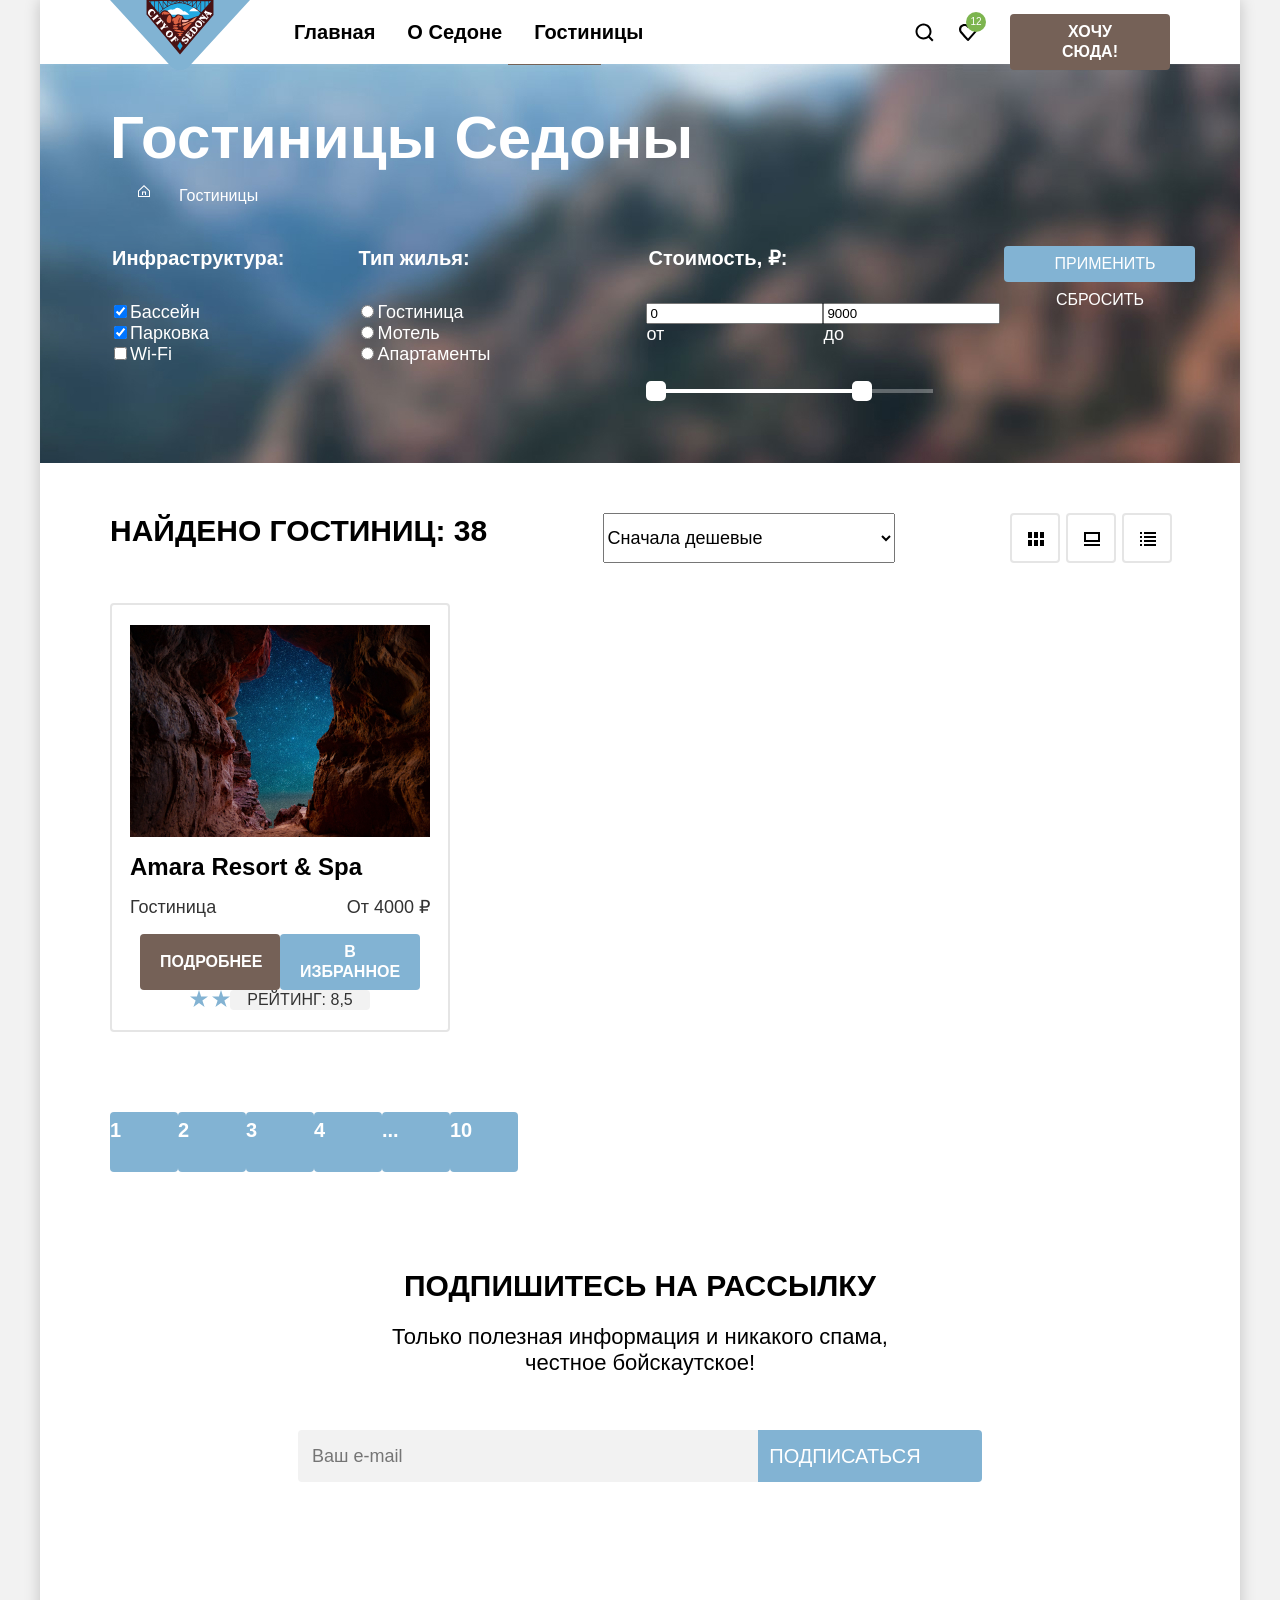
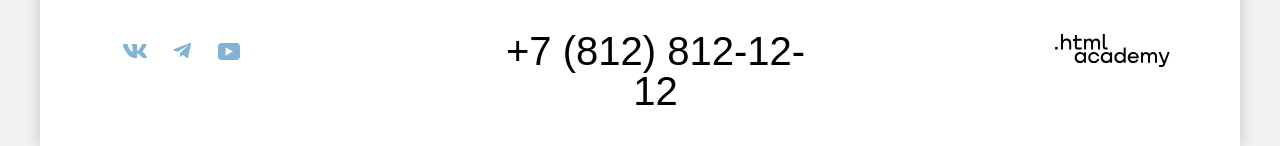
==== catalog.html @ c38e18f7 "Добавляет главную страницу и каталог" ====
<!DOCTYPE html>
<html lang="ru">

  <head>
    <meta charset="utf-8">
    <title>Каталог</title>
    <link rel="stylesheet" href="styles/styles.css">
  </head>

  <body>
    <div class="page">
      <header class="header">
        <a class="logo-sedona-link" href="https://htmlacademy.ru/">
          <img class="logo-sedona" src="images/logo-sedona.svg" width="140" height="70" alt="Логотип Седона">
        </a>
        <nav class="nav">
          <ul class="nav-list">
            <li class="nav-item">
              <a class="nav-link" href="index.html">Главная</a>
            </li>
            <li class="nav-item">
              <a class="nav-link" href="#">О Седоне</a>
            </li>
            <li class="nav-item">
              <a class="nav-link" href="catalog.html">Гостиницы</a>
            </li>
          </ul>
          <ul class="nav-user">
            <li class="nav-user-item">
              <a class="search" href="#">
                <span class="visually-hidden">Поиск</span>
              </a>
            </li>
            <li class="nav-user-item">
              <a class="favorites" href="#">
                <span class="visually-hidden">Избранное</span>
                <span class="number-favorites">12</span>
              </a>
            </li>
            <li class="nav-user-item nav-button">
              <a class="button-wish" href="#">Хочу сюда!</a>
            </li>
          </ul>
        </nav>
      </header>

      <main class="main-inner">
        <div class="inner">
          <header class="inner-header">
            <h1 class="inner-header-title">Гостиницы Седоны</h1>
            <ul class="breadcrumbs">
              <li class="breadcrumbs-item">
                <a class="breadcrumbs-link breadcrumbs-home" href="index.html">
                  <span class="visually-hidden">Домой</span>
                </a>
              </li>
              <li class="breadcrumbs-item">
                <a class="breadcrumbs-link">Гостиницы</a>
              </li>
            </ul>
          </header>

          <section class="filters">
            <h2 class="visually-hidden">Фильтры</h2>
            <form class="catalog-filter" action="https://echo.htmlacademy.ru/" method="get">
              <fieldset class="comfort-box">
                <legend class="comfort-title">Инфраструктура:</legend>
                <ul class="comfort-list">
                  <li class="comfort-item">
                    <label class="control">
                      <input class="control-input" type="checkbox" name="pool" checked>Бассейн
                    </label>
                  </li>
                  <li class="comfort-item">
                    <label class="control">
                      <input class="control-input" type="checkbox" name="parking" checked>Парковка
                    </label>
                  </li>
                  <li class="comfort-item">
                    <label class="control">
                      <input class="control-input" type="checkbox" name="wi-fi">Wi-Fi
                    </label>
                  </li>
                </ul>
              </fieldset>
              <fieldset class="type-box">
                <legend class="type-title">Тип жилья:</legend>
                <ul class="type-list">
                  <li class="type-item">
                    <label class="control">
                      <input class="control-input" type="radio" name="pool">Гостиница
                    </label>
                  </li>
                  <li class="type-item">
                    <label class="control">
                      <input class="control-input" type="radio" name="pool">Мотель
                    </label>
                  </li>
                  <li class="type-item">
                    <label class="control">
                      <input class="control-input" type="radio" name="pool">Апартаменты
                    </label>
                  </li>
                </ul>
              </fieldset>
              <fieldset class="price-box">
                <legend class="price-title">Стоимость, ₽:</legend>
                <ul class="range-form">
                  <li class="range-item">
                    <input class="range-iput input-min" type="number" name="min-price" id="min-price" value="0">
                    <ladel class="range-label label-min" for="min-price">от</ladel>
                  </li>
                  <li class="range-item">
                    <input class="range-iput input-max" type="number" name="max-price" id="max-price" value="9000">
                    <ladel class="range-label label-max" for="max-price">до</ladel>
                  </li>
                </ul>
                <div class="range-box">
                  <div class="range-scale">
                    <div class="range-bar" style="left: 0; width: 226px">
                      <button class="range-toggle toggle-min" type="button">
                        <span class="visually-hidden">Изменить минимальную цену</span>
                      </button>
                      <button class="range-toggle toggle-max" type="button">
                        <span class="visually-hidden">Изменить максимальную цену</span>
                      </button>
                    </div>
                  </div>
                </div>
              </fieldset>
              <div class="button-filter">
                <button class="button-look" type="submit">Применить</button>
                <button class="button-reset" type="submit">Сбросить</button>
              </div>
            </form>
          </section>
        </div>

        <div class="inner-hotel">
          <section class="sorting">
            <h3 class="sorting-title">Найдено гостиниц: 38</h3>
            <select class="sorting-control" aria-label="Сортировка">
              <option value="cheap">Сначала дешевые</option>
              <option value="popular">Сначала популярные</option>
              <option value="expensive">Сначала дорогие</option>
            </select>
            <ul class="view-lists">
              <li class="view-item">
                <a class="view-cards dark-border" href="#">
                  <span class="visually-hidden">Показать карточки</span>
                </a>
              </li>
              <li class="view-item light-border">
                <a class="view-card" href="#">
                  <span class="visually-hidden">Показать карточку</span>
                </a>
              </li>
              <li class="view-item">
                <a class="view-list" href="#">
                  <span class="visually-hidden">Показать список</span>
                </a>
              </li>
            </ul>
          </section>

          <ul class="card-list">
            <li class="card">
              <a class="card-link" href="#">
                <img class="card-img" src="/images/hotels/amara.jpg" width="300" height="212" alt="Amara Resort & Spa">
                <h2 class="card-title">Amara Resort & Spa</h2>
              </a>
              <div class="card-text">
                <span class="description">Гостиница</span>
                <span class="description-price">От 4000 ₽</span>
              </div>
              <div class="buttons">
                <button class="button-details" type="submit">подробнее</button></a>
                <button class="button-favorites" type="submit">в избранное</button>
              </div>
              <div class="rating">
                <span class="rating-stars stars-two">
                  <!-- </span class="visually-hidden">Рейтинг гостиницы - 3 звезды</span> -->
                </span>
                <span class="rating-text">Рейтинг: 8,5</span>
              </div>
            </li>
          </ul>
          <ul class="pagins">
            <li class="pagins-item">
              <a class="pagins-link">1</a>
            </li>
            <li class="pagins-item">
              <a class="pagins-link" href="#">2</a>
            </li>
            <li class="pagins-item">
              <a class="pagins-link" href="#">3</a>
            </li>
            <li class="pagins-item">
              <a class="pagins-link" href="#">4</a>
            </li>
            <li class="pagins-item">
              <a class="pagins-link" href="#">...</a>
            </li>
            <li class="pagins-item">
              <a class="pagins-link" href="#">10</a>
            </li>
          </ul>
          </section>
        </div>

        <section class="sub">
          <h2 class="sub-title">Подпишитесь на рассылку</h2>
          <p class="sub-text">Только полезная информация и никакого спама, <br>честное бойскаутское!</br></p>
          <form class="sub-form" action="https://echo.htmlacademy.ru/" method="post">
            <input class="input-email" type="email" name="email" placeholder="Ваш e-mail" required>
            <button class="button-sub" type="submit">Подписаться</button>
          </form>
        </section>
      </main>

      <footer class="page-footer">
        <section class="socials">
          <h2 class="visually-hidden">Социальные сети</h2>
          <ul class="socials-list">
            <li class="socials-item">
              <a class="vkontakte" href="https://vk.com/htmlacademy">
                <span class="visually-hidden">Vkontakte</span>
              </a>
            </li>
            <li class="socials-item">
              <a class="telegram" href="https://t.me/htmlacademy ">
                <span class="visually-hidden">Telegram</span>
              </a>
            </li>
            <li class="socials-item">
              <a class="youtube" href="https://www.youtube.com/user/htmlacademyru">
                <span class="visually-hidden">Youtube</span>
              </a>
            </li>
          </ul>
        </section>
        <section class="contacts">
          <h2 class="visually-hidden">Контакты</h2>
          <a class="number" href="tel:+78128121212">+7 (812) 812-12-12</a>
        </section>
        <section class="creator">
          <a class="logo-academy-link" href="#">
            <img class="logo-academy" src="images/logo-academy.svg" width="114.9" height="32.9"
              alt="Логотип html academy"></a>
        </section>
      </footer>
    </div>
  </body>

</html>
---- styles/styles.css ----
@font-face {
  font-family: "PT Sans", sans-serif;
  font-weight: 400;
  font-style: normal;
  src: url("../fonts/ptsans-400.woff2") format("woff2");
  font-display: swap;
}

@font-face {
  font-family: "PT Sans", sans-serif;
  font-weight: 700;
  font-style: normal;
  src: url("../fonts/ptsans-700.woff2") format("woff2");
  font-display: swap;
}

.visually-hidden {
  position: absolute;
  width: 1px;
  height: 1px;
  margin: -1px;
  padding: 0;
  overflow: hidden;
  border: 0;
  clip: rect(0 0 0 0);
}

/* .button {
  background-color: #756157;
  color: #ffffff;
  display: inline-block;
  text-decoration: none;
  border: none;
  border-radius: 4px;
  text-transform: uppercase;
  text-align: center;
  padding: 8px 34px;
  font-family: inherit;
} */

html {
  height: 100%;
}

body {
  margin: 0;
  font-family: PS Sans, sans-serif;
  font-size: 18px;
  line-height: 21px;
  font-weight: 400;
  background-color: #f2f2f2;
  height: 100%;
}

.page {
  background-color: #ffffff;
  width: 1200px;
  margin: 0 auto;
  box-shadow: 0 0 15px 0 rgba(0, 0, 0, 0.2);
  display: flex;
  flex-direction: column;
  min-height: 100%;
}

.header {
  position: relative;
  padding-left: 238px;
  padding-right: 70px;
}

.logo-sedona-link {
  position: absolute;
  top: 0;
  left: 70px;
}

.nav {
  display: flex;
  justify-content: space-between;
}

.nav-list {
  display: flex;
  flex-wrap: wrap;
  width: 485px;
  margin: 0;
  padding: 0;
  list-style: none;
  color: #000000;
}

.nav-link {
  display: block;
  text-decoration: none;
  color: #000000;
  padding: 20px 16px;
  font-family: PT Sans, sans-serif;
  font-size: 20px;
  line-height: 24px;
  font-weight: 700;
  text-align: center;
}

.nav-user {
  display: flex;
  flex-wrap: wrap;
  justify-content: end;
  align-items: center;
  list-style: none;
  margin: 0;
  padding: 0;
  width: 413px;
  color: #ffffff;
}

.nav-button {
  width: 160px;
  height: 36px;
  padding: 14px 0 14px 20px;
}

.nav-icon {
  width: 44px;
  height: 64px;
}

.search {
  background: url("../images/icons/search.svg");
  background-repeat: no-repeat;
  background-position: center;
  display: block;
  width: 20px;
  height: 20px;
  padding: 22px 12px;
}

.favorites {
  background: url("../images/icons/heart.svg");
  background-repeat: no-repeat;
  background-position: center;
  display: block;
  width: 20px;
  height: 20px;
  padding: 22px 12px;

}

.number-favorites {
  font-size: 10px;
  line-height: 10px;
  font-weight: 400;
  background-color: #7db54f;
  color: #ffffff;
  text-decoration: none;
  padding: 3px 2px;
  position: absolute;
  top: 12px;
  right: 254px;
  min-width: 20px;
  height: 20px;
  border-radius: 10px;
  box-sizing: border-box;
  display: flex;
  justify-content: center;
  align-items: center;
}

.button-wish {
  display: block;
  padding: 8px 34px;
  text-decoration: none;
  text-align: center;
  text-transform: uppercase;
  color: #ffffff;
  background-color: #756157;
  font-family: PT Sans, sans-serif;
  font-size: 16px;
  line-height: 20px;
  font-weight: 700;
  border: none;
  border-radius: 4px;

}

.main {
  flex-grow: 1;
}

h2 {
  margin: 0;
  text-transform: uppercase;
}

p {
  margin: 0;
}

.welcome {
  background-color: #334d57;
  background-image: url("../images/separator.svg"), url("../images/index-background.jpg");
  background-repeat: no-repeat;
  background-size: 1200px 57px, cover;
  background-position: left 0 bottom 0, 0 0;
  padding-top: 51px;
  padding-bottom: 82px;
  min-height: 485px;
  box-sizing: border-box;
}

.welcome-logo {
  display: block;
  margin: 0 auto;
}

.advertising {
  text-align: center;
}

.advertising-title {
  padding-top: 69px;
  padding-bottom: 25px;
  width: 651px;
  margin: 0 auto;
  font-family: PT Sans, sans-serif;
  font-size: 30px;
  line-height: 36px;
  font-weight: 700;
}

.advertising-text {
  padding-bottom: 69px;
  width: 651px;
  margin: 0 auto;
  font-family: PT Sans, sans-serif;
  font-size: 22px;
  line-height: 26px;
  font-weight: 400;
}

.reasons-list {
  display: grid;
  grid-template-columns: 400px 400px 400px;
  grid-template-rows: 385px 385px 385px;
  list-style: none;
  padding: 0;
  margin: 0;
}

.reasons-item {
  min-height: 385px;
}

.reasons-title {
  padding-top: 102px;
  padding-bottom: 31px;
  width: 230px;
  margin: 0 auto;
  font-family: PT Sans, sans-serif;
  font-size: 24px;
  line-height: 28px;
  font-weight: 700;
  text-transform: uppercase;
  text-align: center;
}

.reasons-title::before {
  position: absolute;
  content: "";
  width: 60px;
  height: 2px;
  background-color: rgba(0, 0, 0, 0.3);
  bottom: 0;
  left: calc(50% - 30px);
  z-index: 3;
}

.reasons-text {
  width: 230px;
  margin: 0 auto;
  padding-top: 31px;
  font-family: PT Sans, sans-serif;
  font-size: 18px;
  line-height: 21px;
  font-weight: 400;
  text-align: center;
}

.reasons-item:nth-child(2n) {
  background-color: rgba(131, 179, 211, 0.2);
}

.reasons-item:nth-child(2n-1) {
  background-color: rgba(131, 179, 211, 0.122);
}

.reasons-foto {
  background-color: #82b3d3;
  color: #ffffff;
}

.photo-town {
  grid-column: 2/4;
}

.photo-bridge {
  grid-column: 1/3;
  grid-row: 3;
}

.invite {
  text-align: center;
}

.invite-title {
  padding-top: 64px;
  padding-bottom: 20px;
  width: 505px;
  margin: 0 auto;
  font-family: PT Sans, sans-serif;
  font-size: 30px;
  line-height: 36px;
  font-weight: 700;
}

.invite-text {
  padding-bottom: 64px;
  width: 505px;
  margin: 0 auto;
  font-family: PT Sans, sans-serif;
  font-size: 22px;
  line-height: 26px;
  font-weight: 400;
}

.adviсe-list {
  display: flex;
  justify-content: space-between;
  align-items: center;
  list-style: none;
  width: 1200px;
  padding: 0;
  margin: 0;
}

.adviсe-item {
  padding: 81px 85px;
}

.home {
  background: url("../images/icons/home.svg");
  background-repeat: no-repeat;
  background-position: 164px 80px;
}

.food {
  background: url("../images/icons/food.svg");
  background-repeat: no-repeat;
  background-position: 164px 80px;
}

.present {
  background: url("../images/icons/present.svg");
  background-repeat: no-repeat;
  background-position: 168px 80px;
}

.adviсe-item:nth-child(2n-1) {
  background-color: #83B3D31F;
}

.adviсe-title {
  margin: 0;
  text-transform: uppercase;
  text-align: center;
  padding: 102px 0 30px 0;
  width: 230px;
  font-family: PT Sans, sans-serif;
  font-size: 24px;
  line-height: 28px;
  font-weight: 700;
}

.adviсe-text {
  text-align: center;
  width: 230px;
  font-family: PT Sans, sans-serif;
  font-size: 18px;
  line-height: 21px;
  font-weight: 400;
}

.hotel-search {
  text-align: center;
  padding-bottom: 96px;
}

.hotel-title {
  padding-top: 96px;
  padding-bottom: 20px;
  width: 592px;
  margin: 0 auto;
  font-family: PT Sans, sans-serif;
  font-size: 30px;
  line-height: 36px;
  font-weight: 700;
}

.hotel-text {
  padding-bottom: 54px;
  width: 592px;
  margin: 0 auto;
  font-family: PT Sans, sans-serif;
  font-size: 22px;
  line-height: 26px;
  font-weight: 400;
}

.hotel-search-link {
  display: block;
  background-color: #756157;
  color: #ffffff;
  text-decoration: none;
  border: none;
  border-radius: 4px;
  text-transform: uppercase;
  text-align: center;
  box-sizing: border-box;
  padding: 8px 50px;
  font-family: PT Sans, sans-serif;
  font-size: 20px;
  line-height: 36px;
  font-weight: 700;
  width: 375px;
  min-height: 52px;
  margin: 0 auto;
}

.sub-index {
  background-color: #334d57;
  background-image: url("../images/subscribe-background.jpg");
  background-repeat: no-repeat;
  background-size: cover;
  color: #ffffff;
  text-align: center;
}

.sub {
  background-color: #ffffff;
  color: #000000;
  text-align: center;
}

.sub-title {
  padding-top: 96px;
  padding-bottom: 20px;
  width: 684px;
  margin: 0 auto;
  font-family: PT Sans, sans-serif;
  font-size: 30px;
  line-height: 36px;
  font-weight: 700;
}

.sub-text {
  padding-bottom: 54px;
  width: 684px;
  margin: 0 auto;
  font-family: PT Sans, sans-serif;
  font-size: 22px;
  line-height: 26px;
  font-weight: 400;
}

.sub-form {
  display: flex;
  margin: 0 auto;
  width: 684px;
  padding-bottom: 104px;
  height: 52px;
}

.input-email-index {
  border: none;
  width: 452px;
  border-radius: 4px 0 0 4px;
  padding: 14px 345px 14px 20px;
  font-family: PT Sans, sans-serif;
  font-size: 18px;
  line-height: 24px;
  font-weight: 400;
}

.input-email {
  background-color: #f2f2f2;
  border: none;
  width: 452px;
  border-radius: 4px 0 0 4px;
  padding: 20px 14px;
  font-family: PT Sans, sans-serif;
  font-size: 18px;
  line-height: 24px;
  font-weight: 400;
}

.button-sub {
  background-color: #82B3D3;
  color: #ffffff;
  border: none;
  border-radius: 0 4px 4px 0;
  text-decoration: none;
  text-transform: uppercase;
  text-align: center;
  padding: 8px 50px 8px 0;
  font-family: PT Sans, sans-serif;
  font-size: 20px;
  line-height: 36px;
  font-weight: 400;
  width: 232px;
}

.page-footer {
  display: flex;
  width: 1060px;
  padding: 40px 70px 30px 70px;
  justify-content: space-between;
}

.socials {
  width: 145px;
}

.socials-list {
  display: flex;
  justify-content: center;
  align-items: center;
  list-style: none;
  padding: 5px 0;
  margin: 0;
}

.socials-item {
  width: 47px;
  height: 40px;
}

.vkontakte {
  background-image: url("../images/icons/vk.png");
  background-repeat: no-repeat;
  display: block;
  background-position: center;
  width: 24px;
  height: 14px;
  padding: 13px 11px;
}

.telegram {
  background-image: url("../images/icons/tg.png");
  background-repeat: no-repeat;
  display: block;
  background-position: center;
  width: 24px;
  height: 14px;
  padding: 13px 11px;
}

.youtube {
  background-image: url("../images/icons/yt.png");
  background-repeat: no-repeat;
  display: block;
  background-position: center;
  width: 24px;
  height: 14px;
  padding: 13px 11px;
}

.contacts {
  width: 720px;
}

.number {
  display: block;
  text-decoration: none;
  text-align: center;
  color: #000000;
  font-family: PT Sans, sans-serif;
  font-size: 40px;
  line-height: 40px;
  font-weight: 400;
  padding: 5px 195px;
  min-width: 331px;
}

.creator {
  width: 115px;
}

.logo-academy {
  display: block;
  padding: 8px 0;
}

.inner {
  background: url("../images/filter-backgroud.jpg");
  background-color: #334d57;
  background-repeat: no-repeat;
}

.inner-header {
  color: #ffffff;
  font-family: PT Sans, sans-serif;
  width: 1060px;
  padding: 35px 70px 40px 70px;

}

.inner-header-title {
  width: 1060px;
  margin: 0;
  font-size: 60px;
  line-height: 78px;
  font-weight: 700;
  padding-bottom: 8px;
}

.breadcrumbs {
  display: flex;
  flex-wrap: wrap;
  list-style: none;
  font-size: 16px;
  line-height: 21px;
  font-weight: 400;
  padding: 0;
  margin: 0;
}

.breadcrumbs-item {
  padding-left: 28px;
  min-height: 21px;
}


.breadcrumbs-home {
  display: block;
  background: url("../images/icons/breadcrumbs-home.svg");
  background-repeat: no-repeat;
  width: 13px;
  height: 15px;
}

.filters {
  color: #ffffff;
  font-family: PT Sans, sans-serif;
  width: 1060px;
  padding: 0 70px 70px 70px;
}

.catalog-filter {
  display: flex;
}

.fieldset {
  padding: 0;
  margin: 0;
}

.comfort-box {
  margin: 0;
  border: none;
  padding: 0;
  padding-right: 70px;
}

.comfort-list {
  list-style: none;
  margin: 0;
  padding: 0;
}

.comfort-title {
  font-family: PT Sans, sans-serif;
  font-size: 20px;
  line-height: 24px;
  font-weight: 700;
  padding-bottom: 32px;
}

.type-box {
  margin: 0;
  border: none;
  padding: 0;
  padding-right: 140px;
  min-width: 150px;
}

.type-title {
  font-family: PT Sans, sans-serif;
  font-size: 20px;
  line-height: 24px;
  font-weight: 700;
  padding-bottom: 32px;
}

.type-list {
  list-style: none;
  margin: 0;
  padding: 0;
}

.price-box {
  margin: 0;
  border: none;
  padding: 0;
  padding-right: 70px;
  min-width: 288px;
}

.price-title {
  font-family: PT Sans, sans-serif;
  font-size: 20px;
  line-height: 24px;
  font-weight: 700;
  padding-bottom: 32px;

}

.range-form {
  display: flex;
  list-style: none;
  margin: 0;
  padding: 0;
}

.range-item {
  position: relative;
}

.range-input {
  width: 103px;
  padding: 12px 20px;
  font-family: inherit;
  font-weight: 700;
  font-size: 18px;
  line-height: 24px;
  background-color: #f2f2f2;
  border: none;
}

.range-box {
  padding-top: 44px;
}

.range-scale {
  position: relative;
  width: 287px;
  height: 4px;
  background-color: rgba(255, 255, 255, 0.3);
}

.range-bar {
  position: absolute;
  height: 4px;
  background-color: #ffffff;
}

.range-toggle {
  position: absolute;
  width: 20px;
  height: 20px;
  background-color: #ffffff;
  border: none;
  border-radius: 5px;
  cursor: pointer;
}

.toggle-min {
  top: -8px;
  left: 0;
}

.toggle-max {
  top: -8px;
  right: 0;
}

.button-filter {
  display: flex;
  flex-direction: column;
  padding: 0;
  margin: 0;
}

.button-look {
  background-color: #82B3D3;
  color: #ffffff;
  border: none;
  border-radius: 4px;
  text-decoration: none;
  text-transform: uppercase;
  text-align: center;
  padding: 8px 50px;
  font-family: PT Sans, sans-serif;
  font-size: 16px;
  line-height: 20px;
  font-weight: 400;
  width: 191px;
}

.button-reset {
  background-color: rgba(0, 0, 0, 0);
  color: #ffffff;
  border: none;
  text-decoration: none;
  text-transform: uppercase;
  text-align: center;
  padding: 8px 50px;
  font-family: PT Sans, sans-serif;
  font-size: 16px;
  line-height: 20px;
  font-weight: 400;
  width: 191px;
}

.sorting {
  display: flex;
  justify-content: space-between;
  width: 1060px;
  padding: 50px 0 40px 0;
}

.sorting-title {
  margin: 0;
  font-family: PT Sans, sans-serif;
  font-size: 30px;
  line-height: 36px;
  font-weight: 700;
  text-transform: uppercase;
}

.sorting-control {
  width: 292px;
  padding-right: 70px;
  font-family: PT Sans, sans-serif;
  font-size: 18px;
  line-height: 21px;
  font-weight: 400;
}

.view-lists {
  display: grid;
  grid-template-columns: 48px 48px 48px;
  gap: 8px;
  width: 160px;
  list-style: none;
  padding: 0;
  margin: 0;
}

.view-item {
  width: 46px;
  height: 46px;
  border: 2px solid #e5e5e5;
  border-radius: 4px;
}

.view-cards {
  background-image: url("../images/icons/cards.svg");
  display: block;
  background-repeat: no-repeat;
  background-position: center;
  width: 16px;
  height: 14px;
  padding: 17px 16px;
}

.view-card {
  background-image: url("../images/icons/card.svg");
  display: block;
  background-repeat: no-repeat;
  background-position: center;
  width: 16px;
  height: 14px;
  padding: 17px 16px;
}

.view-list {
  background-image: url("../images/icons/list.svg");
  display: block;
  background-repeat: no-repeat;
  background-position: center;
  width: 16px;
  height: 14px;
  padding: 17px 16px;
}

.card-list {
  display: grid;
  grid-template-columns: 340px 340px 340px;
  margin: 0;
  padding: 0;
  list-style: none;
  gap: 20px;
}

.card {
  display: flex;
  flex-direction: column;
  align-items: center;
  padding: 20px;
  border: 2px solid #e5e5e5;
  border-radius: 4px;
}

.card-link {
  text-decoration: none;
}

.card-img {
  display: block;
}

.card-title {
  width: 300px;
  font-family: PT Sans, sans-serif;
  font-size: 24px;
  line-height: 28px;
  font-weight: 700;
  text-transform: capitalize;
  color: #000000;
  padding: 16px 0;
}

.card-text {
  display: flex;
  flex-wrap: wrap;
  justify-content: space-between;
  font-family: PT Sans, sans-serif;
  font-size: 18px;
  line-height: 21px;
  font-weight: 400;
  color: #333333;
  width: 300px;
  padding-bottom: 16px;
}

.description {
  width: 140px;
}

.description-price {
  display: block;
  width: 140px;
  text-align: right;
}

.buttons {
  display: flex;
  justify-content: space-between;
  font-family: PT Sans, sans-serif;
}

.button-details {
  background-color: #756157;
  color: #ffffff;
  border: none;
  border-radius: 4px;
  text-decoration: none;
  text-transform: uppercase;
  text-align: center;
  padding: 8px 20px;
  font-family: PT Sans, sans-serif;
  font-size: 16px;
  line-height: 20px;
  font-weight: 700;
  width: 140px;
}

.button-favorites {
  background-color: #82b3d3;
  color: #ffffff;
  border: none;
  border-radius: 4px;
  text-decoration: none;
  text-transform: uppercase;
  text-align: center;
  padding: 8px 20px;
  font-family: PT Sans, sans-serif;
  font-size: 16px;
  line-height: 20px;
  font-weight: 700;
  width: 140px;
}

.rating {
  display: flex;
  justify-content: space-between;
}

.rating-text {
  background-color: #f2f2f2;
  color: #333333;
  border: none;
  border-radius: 4px;
  text-decoration: none;
  text-transform: uppercase;
  text-align: center;
  /* padding: 8px 20px; */
  font-family: PT Sans, sans-serif;
  font-size: 16px;
  line-height: 20px;
  font-weight: 400;
  width: 140px;
}

.rating-stars {
  display: inline-block;
  height: 17px;
  background: url("../images/icons/stars.svg") space 0 0;
}

.stars-two {
  width: 40px;
}

.stars-three {
  width: 60px;
}

.stars-four {
  width: 80px;
}

.stars-five {
  width: 95px;
}

.pagins {
  display: flex;
  justify-content: start;
  flex-wrap: wrap;
  list-style: none;
  padding: 0;
  margin: 0;
  padding-top: 80px;
}

.pagins-item {
  background-color: #82b3d3;
  width: 60px;
  height: 60px;
  padding-right: 8px;
  border-radius: 4px;
}

.pagins-link {
  text-decoration: none;
  font-family: PT Sans, sans-serif;
  font-size: 20px;
  line-height: 36px;
  font-weight: 700;
  color: #ffffff;

}

.inner-hotel {
  width: 1060px;
  margin: 0 auto;
}
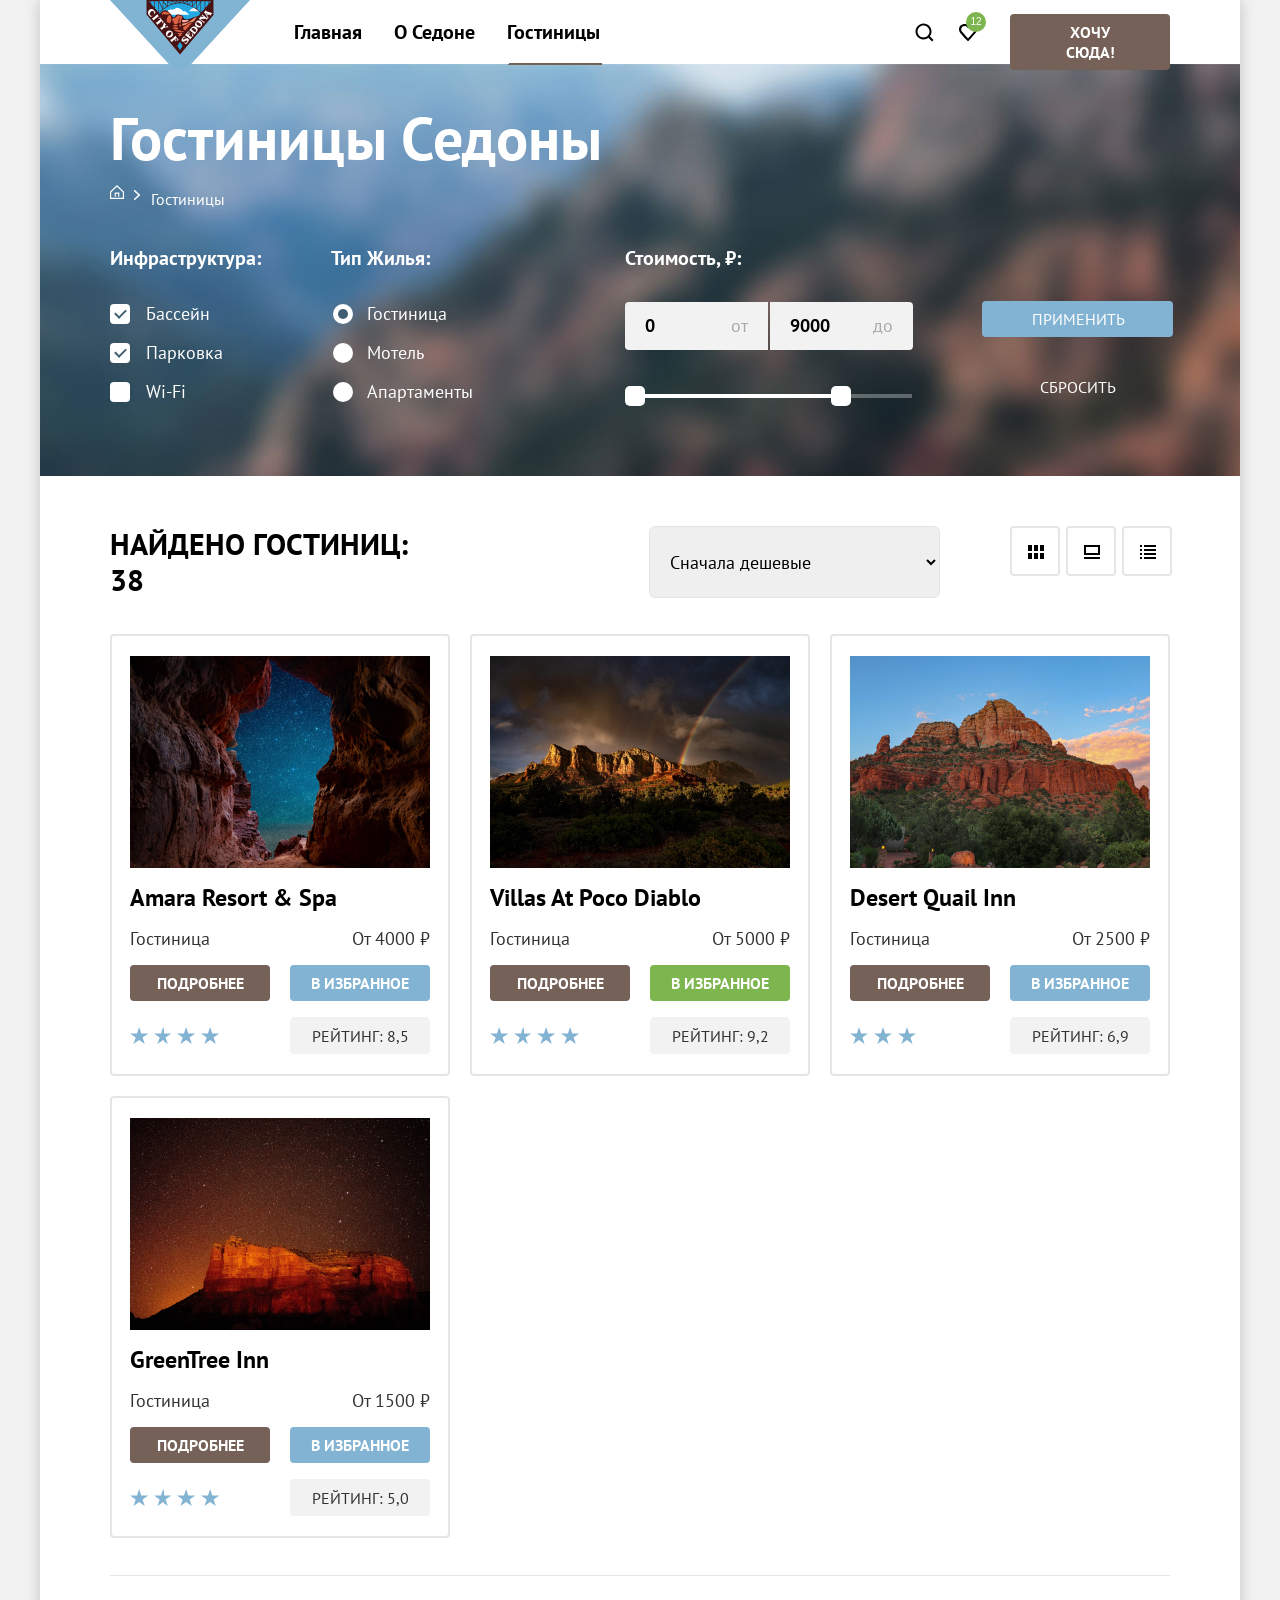
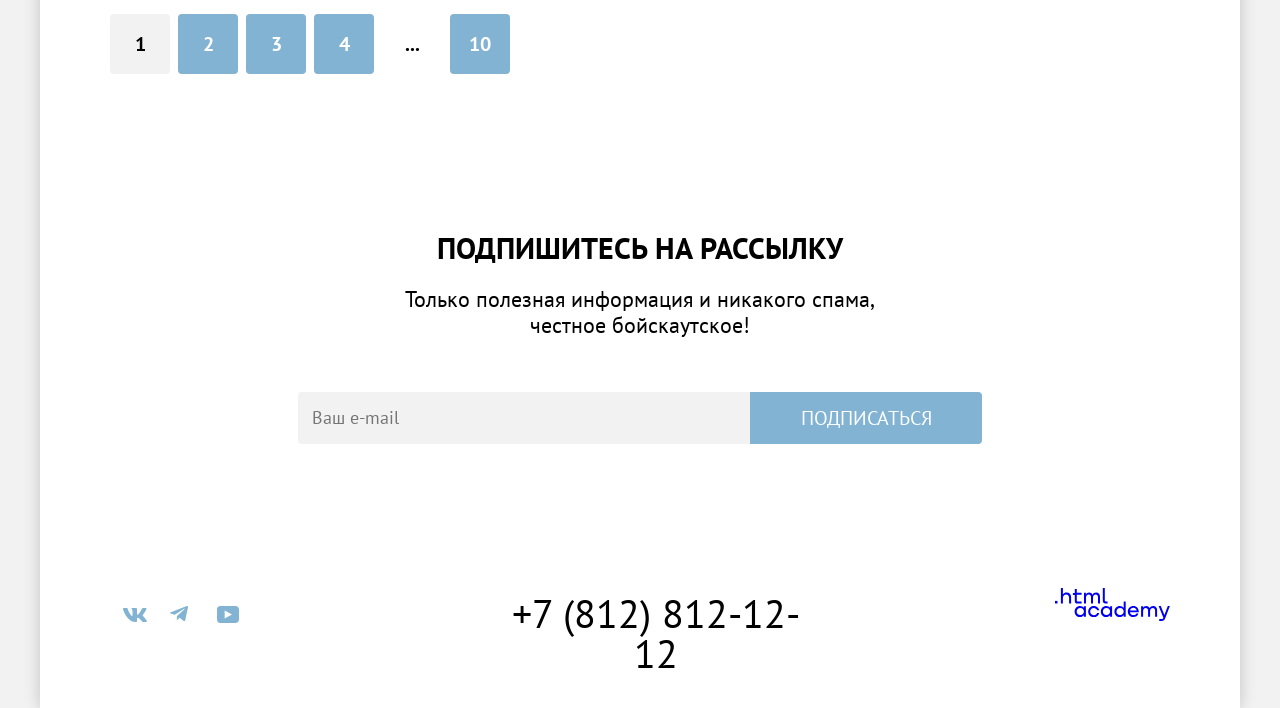
==== commit 718296cc: "Добавляет готовый проект" ====
--- a/catalog.html
+++ b/catalog.html
@@ -21,7 +21,7 @@
             <li class="nav-item">
               <a class="nav-link" href="#">О Седоне</a>
             </li>
-            <li class="nav-item">
+            <li class="nav-item activ-page-hotels">
               <a class="nav-link" href="catalog.html">Гостиницы</a>
             </li>
           </ul>
@@ -60,80 +60,77 @@
             </ul>
           </header>
 
-          <section class="filters">
+
+          <form class="filters" action="https://echo.htmlacademy.ru/" method="get">
             <h2 class="visually-hidden">Фильтры</h2>
-            <form class="catalog-filter" action="https://echo.htmlacademy.ru/" method="get">
-              <fieldset class="comfort-box">
-                <legend class="comfort-title">Инфраструктура:</legend>
-                <ul class="comfort-list">
-                  <li class="comfort-item">
-                    <label class="control">
-                      <input class="control-input" type="checkbox" name="pool" checked>Бассейн
-                    </label>
-                  </li>
-                  <li class="comfort-item">
-                    <label class="control">
-                      <input class="control-input" type="checkbox" name="parking" checked>Парковка
-                    </label>
-                  </li>
-                  <li class="comfort-item">
-                    <label class="control">
-                      <input class="control-input" type="checkbox" name="wi-fi">Wi-Fi
-                    </label>
-                  </li>
-                </ul>
-              </fieldset>
-              <fieldset class="type-box">
-                <legend class="type-title">Тип жилья:</legend>
-                <ul class="type-list">
-                  <li class="type-item">
-                    <label class="control">
-                      <input class="control-input" type="radio" name="pool">Гостиница
-                    </label>
-                  </li>
-                  <li class="type-item">
-                    <label class="control">
-                      <input class="control-input" type="radio" name="pool">Мотель
-                    </label>
-                  </li>
-                  <li class="type-item">
-                    <label class="control">
-                      <input class="control-input" type="radio" name="pool">Апартаменты
-                    </label>
-                  </li>
-                </ul>
-              </fieldset>
-              <fieldset class="price-box">
-                <legend class="price-title">Стоимость, ₽:</legend>
-                <ul class="range-form">
-                  <li class="range-item">
-                    <input class="range-iput input-min" type="number" name="min-price" id="min-price" value="0">
-                    <ladel class="range-label label-min" for="min-price">от</ladel>
-                  </li>
-                  <li class="range-item">
-                    <input class="range-iput input-max" type="number" name="max-price" id="max-price" value="9000">
-                    <ladel class="range-label label-max" for="max-price">до</ladel>
-                  </li>
-                </ul>
-                <div class="range-box">
-                  <div class="range-scale">
-                    <div class="range-bar" style="left: 0; width: 226px">
-                      <button class="range-toggle toggle-min" type="button">
-                        <span class="visually-hidden">Изменить минимальную цену</span>
-                      </button>
-                      <button class="range-toggle toggle-max" type="button">
-                        <span class="visually-hidden">Изменить максимальную цену</span>
-                      </button>
-                    </div>
+            <fieldset class="filter-box comfort-box">
+              <legend class="filter-title">Инфраструктура:</legend>
+              <ul class="filter-list">
+                <li class="filter-item">
+                  <input class="filter-check control visually-hidden" type="checkbox" name="pool" id="pool" checked>
+                  <label class="filter-label control-label checkbox" for="pool">Бассейн</label>
+                </li>
+                <li class="filter-item">
+                  <input class="filter-check control visually-hidden" type="checkbox" name="parking" id="parking"
+                    checked>
+                  <label class="filter-label control-label checkbox" for="parking">Парковка</label>
+                </li>
+                <li class="filter-item">
+                  <input class="filter-check control visually-hidden" type="checkbox" name="wi-fi" id="wi-fi">
+                  <label class="filter-label control-label checkbox" for="wi-fi">Wi-Fi</label>
+                </li>
+              </ul>
+            </fieldset>
+            <fieldset class="filter-box type-box">
+              <legend class="filter-title">Тип жилья:</legend>
+              <ul class="filter-list">
+                <li class="filter-item">
+                  <input class="filter-check control visually-hidden" type="radio" name="type-house" id="hotel"
+                    value="hotel" checked>
+                  <label class="filter-label control-label radiobox" for="hotel">Гостиница</label>
+                </li>
+                <li class="filter-item">
+                  <input class="filter-check control visually-hidden" type="radio" name="type-house" id="motel"
+                    value="motel">
+                  <label class="filter-label control-label radiobox" for="motel">Мотель</label>
+                </li>
+                <li class="filter-item">
+                  <input class="filter-check control visually-hidden" type="radio" name="type-house" id="apartments"
+                    value="apartments">
+                  <label class="filter-label control-label radiobox" for="apartments">Апартаменты</label>
+                </li>
+              </ul>
+            </fieldset>
+            <fieldset class="filter-box price-box">
+              <legend class="filter-title">Стоимость, ₽:</legend>
+              <ul class="range-form">
+                <li class="range-item">
+                  <input class="range-input input-min" type="number" name="min-price" id="min-price" value="0">
+                  <label class="range-label label-min" for="min-price">от</label>
+                </li>
+                <li class="range-item">
+                  <input class="range-input input-max" type="number" name="max-price" id="max-price" value="9000">
+                  <label class="range-label label-max" for="max-price">до</label>
+                </li>
+              </ul>
+              <div class="range-box">
+                <div class="range-scale">
+                  <div class="range-bar" style="left: 0; width: 226px">
+                    <button class="range-toggle toggle-min" type="button">
+                      <span class="visually-hidden">Изменить минимальную цену</span>
+                    </button>
+                    <button class="range-toggle toggle-max" type="button">
+                      <span class="visually-hidden">Изменить максимальную цену</span>
+                    </button>
                   </div>
                 </div>
-              </fieldset>
-              <div class="button-filter">
-                <button class="button-look" type="submit">Применить</button>
-                <button class="button-reset" type="submit">Сбросить</button>
               </div>
-            </form>
-          </section>
+            </fieldset>
+            <div class="button-filter">
+              <button class="button-look" type="submit">Применить</button>
+              <button class="button-reset" type="submit">Сбросить</button>
+            </div>
+          </form>
         </div>
 
         <div class="inner-hotel">
@@ -162,55 +159,116 @@
               </li>
             </ul>
           </section>
-
-          <ul class="card-list">
-            <li class="card">
-              <a class="card-link" href="#">
-                <img class="card-img" src="/images/hotels/amara.jpg" width="300" height="212" alt="Amara Resort & Spa">
-                <h2 class="card-title">Amara Resort & Spa</h2>
-              </a>
-              <div class="card-text">
-                <span class="description">Гостиница</span>
-                <span class="description-price">От 4000 ₽</span>
-              </div>
-              <div class="buttons">
-                <button class="button-details" type="submit">подробнее</button></a>
-                <button class="button-favorites" type="submit">в избранное</button>
-              </div>
-              <div class="rating">
-                <span class="rating-stars stars-two">
-                  <!-- </span class="visually-hidden">Рейтинг гостиницы - 3 звезды</span> -->
-                </span>
-                <span class="rating-text">Рейтинг: 8,5</span>
-              </div>
+          <section class="cards-hotels">
+            <h2 class="visually-hidden">Карточки отелей</h2>
+            <ul class="card-list">
+              <li class="card">
+                <a class="card-link" href="#">
+                  <img class="card-img" src="/images/hotels/amara.jpg" width="300" height="212"
+                    alt="Amara Resort & Spa">
+                  <h2 class="card-title">Amara Resort & Spa</h2>
+                </a>
+                <div class="card-text">
+                  <span class="description">Гостиница</span>
+                  <span class="description-price">От 4000 ₽</span>
+                </div>
+                <div class="buttons">
+                  <a class="link-details" href="#">подробнее</a>
+                  <button class="button-favorites" type="submit">в избранное</button>
+                </div>
+                <div class="rating">
+                  <span class="rating-stars stars-four"></span>
+                  <span class="visually-hidden">Рейтинг гостиницы - 4 звезды</span>
+                  <span class="rating-text">Рейтинг: 8,5</span>
+                </div>
+              </li>
+              <li class="card">
+                <a class="card-link" href="#">
+                  <img class="card-img" src="/images/hotels/diablo.jpg" width="300" height="212"
+                    alt="Amara Resort & Spa">
+                  <h2 class="card-title">Villas at Poco Diablo</h2>
+                </a>
+                <div class="card-text">
+                  <span class="description">Гостиница</span>
+                  <span class="description-price">От 5000 ₽</span>
+                </div>
+                <div class="buttons">
+                  <a class="link-details" href="#">подробнее</a>
+                  <button class="button-favorites added-favorites" type="submit">в избранное</button>
+                </div>
+                <div class="rating">
+                  <span class="rating-stars stars-four"></span>
+                  <span class="visually-hidden">Рейтинг гостиницы - 4 звезды</span>
+                  <span class="rating-text">Рейтинг: 9,2</span>
+                </div>
+              </li>
+              <li class="card">
+                <a class="card-link" href="#">
+                  <img class="card-img" src="/images/hotels/desert.jpg" width="300" height="212"
+                    alt="Amara Resort & Spa">
+                  <h2 class="card-title">Desert Quail Inn</h2>
+                </a>
+                <div class="card-text">
+                  <span class="description">Гостиница</span>
+                  <span class="description-price">От 2500 ₽</span>
+                </div>
+                <div class="buttons">
+                  <a class="link-details" href="#">подробнее</a>
+                  <button class="button-favorites" type="submit">в избранное</button>
+                </div>
+                <div class="rating">
+                  <span class="rating-stars stars-three"></span>
+                  <span class="visually-hidden">Рейтинг гостиницы - 3 звезды</span>
+                  <span class="rating-text">Рейтинг: 6,9</span>
+                </div>
+              </li>
+              <li class="card">
+                <a class="card-link" href="#">
+                  <img class="card-img" src="/images/hotels/greentree.jpg" width="300" height="212"
+                    alt="Amara Resort & Spa">
+                  <h2 class="card-title">GreenTree Inn</h2>
+                </a>
+                <div class="card-text">
+                  <span class="description">Гостиница</span>
+                  <span class="description-price">От 1500 ₽</span>
+                </div>
+                <div class="buttons">
+                  <a class="link-details" href="#">подробнее</a>
+                  <button class="button-favorites" type="submit">в избранное</button>
+                </div>
+                <div class="rating">
+                  <span class="rating-stars stars-four"></span>
+                  <span class="visually-hidden">Рейтинг гостиницы - 2 звезды</span>
+                  <span class="rating-text">Рейтинг: 5,0</span>
+                </div>
+              </li>
+            </ul>
+          </section>
+          <ul class="pagins">
+            <li>
+              <a class="pagins-link pagins-active">1</a>
+            </li>
+            <li>
+              <a class="pagins-link" href="#">2</a>
+            </li>
+            <li>
+              <a class="pagins-link" href="#">3</a>
+            </li>
+            <li>
+              <a class="pagins-link" href="#">4</a>
+            </li>
+            <li>
+              <a class="pagins-link pagins-empty" href="#">...</a>
+            </li>
+            <li>
+              <a class="pagins-link" href="#">10</a>
             </li>
           </ul>
-          <ul class="pagins">
-            <li class="pagins-item">
-              <a class="pagins-link">1</a>
-            </li>
-            <li class="pagins-item">
-              <a class="pagins-link" href="#">2</a>
-            </li>
-            <li class="pagins-item">
-              <a class="pagins-link" href="#">3</a>
-            </li>
-            <li class="pagins-item">
-              <a class="pagins-link" href="#">4</a>
-            </li>
-            <li class="pagins-item">
-              <a class="pagins-link" href="#">...</a>
-            </li>
-            <li class="pagins-item">
-              <a class="pagins-link" href="#">10</a>
-            </li>
-          </ul>
-          </section>
         </div>
 
         <section class="sub">
           <h2 class="sub-title">Подпишитесь на рассылку</h2>
-          <p class="sub-text">Только полезная информация и никакого спама, <br>честное бойскаутское!</br></p>
+          <p class="sub-text">Только полезная информация и никакого спама, <br>честное бойскаутское!</p>
           <form class="sub-form" action="https://echo.htmlacademy.ru/" method="post">
             <input class="input-email" type="email" name="email" placeholder="Ваш e-mail" required>
             <button class="button-sub" type="submit">Подписаться</button>
@@ -223,17 +281,32 @@
           <h2 class="visually-hidden">Социальные сети</h2>
           <ul class="socials-list">
             <li class="socials-item">
-              <a class="vkontakte" href="https://vk.com/htmlacademy">
+              <a class="socials-link vkontakte" href="https://vk.com/htmlacademy">
+                <svg width="24" height="14" viewBox="0 0 24 14" fill="none" xmlns="http://www.w3.org/2000/svg">
+                  <path fill-rule="evenodd" clip-rule="evenodd"
+                    d="M23.45 0.948C23.616 0.402 23.45 0 22.655 0H20.03C19.362 0 19.054 0.347 18.887 0.73C18.887 0.73 17.552 3.926 15.661 6.002C15.049 6.604 14.771 6.795 14.437 6.795C14.27 6.795 14.019 6.604 14.019 6.057V0.948C14.019 0.292 13.835 0 13.279 0H9.151C8.734 0 8.483 0.304 8.483 0.593C8.483 1.214 9.429 1.358 9.526 3.106V6.904C9.526 7.737 9.373 7.888 9.039 7.888C8.149 7.888 5.984 4.677 4.699 1.003C4.45 0.288 4.198 0 3.527 0H0.9C0.15 0 0 0.347 0 0.73C0 1.412 0.89 4.8 4.145 9.281C6.315 12.341 9.37 14 12.153 14C13.822 14 14.028 13.632 14.028 12.997V10.684C14.028 9.947 14.186 9.8 14.715 9.8C15.105 9.8 15.772 9.992 17.33 11.467C19.11 13.216 19.403 14 20.405 14H23.03C23.78 14 24.156 13.632 23.94 12.904C23.702 12.18 22.852 11.129 21.725 9.882C21.113 9.172 20.195 8.407 19.916 8.024C19.527 7.533 19.638 7.314 19.916 6.877C19.916 6.877 23.116 2.451 23.449 0.948H23.45Z"
+                    fill="currentColor" />
+                </svg>
                 <span class="visually-hidden">Vkontakte</span>
               </a>
             </li>
             <li class="socials-item">
-              <a class="telegram" href="https://t.me/htmlacademy ">
+              <a class="socials-link telegram" href="https://t.me/htmlacademy ">
+                <svg width="18" height="16" viewBox="0 0 18 16" fill="none" xmlns="http://www.w3.org/2000/svg">
+                  <path
+                    d="M16.785 0.0992597L0.840489 6.24776C-0.247661 6.68481 -0.241365 7.29184 0.640845 7.56253L4.73445 8.83953L14.2058 2.8637C14.6537 2.59121 15.0629 2.7378 14.7265 3.03636L7.05283 9.96185H7.05103L7.05283 9.96275L6.77045 14.1823C7.18413 14.1823 7.36669 13.9925 7.59871 13.7686L9.58705 11.8351L13.7229 14.89C14.4855 15.31 15.0332 15.0941 15.2229 14.1841L17.9379 1.38885C18.2158 0.274623 17.5126 -0.229883 16.785 0.0992597Z"
+                    fill="currentColor" />
+                </svg>
                 <span class="visually-hidden">Telegram</span>
               </a>
             </li>
             <li class="socials-item">
-              <a class="youtube" href="https://www.youtube.com/user/htmlacademyru">
+              <a class="socials-link youtube" href="https://www.youtube.com/user/htmlacademyru">
+                <svg width="22" height="17" viewBox="0 0 22 17" fill="none" xmlns="http://www.w3.org/2000/svg">
+                  <path
+                    d="M18.607 0H3.17413C1.31343 0 0 1.59375 0 3.4V13.4937C0 15.4062 1.31343 17 3.17413 17H18.8259C20.4677 17 22 15.4062 22 13.6V3.4C21.7811 1.59375 20.4677 0 18.607 0ZM7.66169 12.5375V4.4625L14.995 8.5L7.66169 12.5375Z"
+                    fill="currentColor" />
+                </svg>
                 <span class="visually-hidden">Youtube</span>
               </a>
             </li>
@@ -244,9 +317,45 @@
           <a class="number" href="tel:+78128121212">+7 (812) 812-12-12</a>
         </section>
         <section class="creator">
+          <h2 class="visually-hidden">Лого академии</h2>
           <a class="logo-academy-link" href="#">
-            <img class="logo-academy" src="images/logo-academy.svg" width="114.9" height="32.9"
-              alt="Логотип html academy"></a>
+            <svg width="115" height="33" viewBox="0 0 115 33" role="img" aria-label="Logo academy" fill="none"
+              xmlns="http://www.w3.org/2000/svg">
+              <path d="M0 12.9V15.5H2.5V12.9H0Z" fill="currentColor" />
+              <path
+                d="M11.6 4.5C10 4.5 8.8 5.2 8 6.2H7.9V0H5.9V15.5H7.9V10.2C7.9 8.1 9.2 6.6 11.2 6.6C13 6.6 14.1 8 14.1 9.8V15.5H16.1V9.4C16.2 6.4 14.3 4.5 11.6 4.5Z"
+                fill="currentColor" />
+              <path
+                d="M26.6 4.8H21.8V1.1H19.8V4.9H17.9V6.9H19.8V12.9C19.8 14.6 20.8 15.6 22.5 15.6H26.6V13.6H22.9C22.2 13.6 21.8 13.2 21.8 12.5V6.8H26.6V4.8Z"
+                fill="currentColor" />
+              <path
+                d="M41.1 4.6C39.5 4.6 38.2 5.4 37.6 6.7H37.5C36.9 5.5 35.7 4.6 34.1 4.6C32.7 4.6 31.6 5.4 31 6.4H30.9V4.8H29V15.4H31V10C31 8 32 6.5 33.6 6.5C35.1 6.5 36 7.5 36 9.1V15.4H38V9.8C38 7.4 39.4 6.5 40.6 6.5C42.1 6.5 43 7.5 43 9.1V15.4H45V8.9C45.1 6.4 43.6 4.6 41.1 4.6Z"
+                fill="currentColor" />
+              <path d="M47.8 12.7C47.8 14.4 48.8 15.4 50.6 15.4H52.6V13.4H50.9C50.2 13.4 49.8 13 49.8 12.3V0H47.8V12.7Z"
+                fill="currentColor" />
+              <path
+                d="M28.9 19.7C28 18.6 26.7 17.9 25 17.9C21.9 17.9 19.6 20.2 19.6 23.5C19.6 26.8 21.9 29.1 25 29.1C26.8 29.1 28 28.3 28.8 27.2H28.9V28.8H30.9V18.2H28.9V19.7ZM25.3 27.1C23.1 27.1 21.7 25.5 21.7 23.5C21.7 21.5 23.1 19.9 25.3 19.9C27.5 19.9 28.9 21.5 28.9 23.5C28.9 25.4 27.5 27.1 25.3 27.1Z"
+                fill="currentColor" />
+              <path
+                d="M44.2 22C43.7 19.6 41.6 17.9 38.8 17.9C35.4 17.9 33.2 20.4 33.2 23.5C33.2 26.6 35.4 29.1 38.8 29.1C41.6 29.1 43.7 27.3 44.2 24.9H42.1C41.7 26.2 40.4 27.2 38.8 27.2C36.6 27.2 35.2 25.6 35.2 23.6C35.2 21.6 36.6 20 38.8 20C40.4 20 41.6 21 42.1 22.2H44.2V22Z"
+                fill="currentColor" />
+              <path
+                d="M55.1 19.7C54.2 18.6 52.9 17.9 51.2 17.9C48.1 17.9 45.8 20.2 45.8 23.5C45.8 26.8 48.1 29.1 51.2 29.1C53 29.1 54.2 28.3 55 27.2H55.1V28.8H57.1V18.2H55.1V19.7ZM51.5 27.1C49.3 27.1 47.9 25.5 47.9 23.5C47.9 21.5 49.3 19.9 51.5 19.9C53.7 19.9 55.1 21.5 55.1 23.5C55.1 25.4 53.6 27.1 51.5 27.1Z"
+                fill="currentColor" />
+              <path
+                d="M68.7 19.8C67.8 18.7 66.5 17.9 64.8 17.9C61.7 17.9 59.4 20.2 59.4 23.5C59.4 26.8 61.6 29.1 64.8 29.1C66.5 29.1 67.8 28.3 68.6 27.3H68.7V28.8H70.7V13.4H68.7V19.8ZM65.1 27.1C62.9 27.1 61.5 25.5 61.5 23.5C61.5 21.5 62.9 19.9 65.1 19.9C67.3 19.9 68.7 21.5 68.7 23.5C68.6 25.5 67.2 27.1 65.1 27.1Z"
+                fill="currentColor" />
+              <path
+                d="M78.3 17.9C75 17.9 72.8 20.4 72.8 23.5C72.8 26.5 74.9 29.1 78.3 29.1C80.8 29.1 82.8 27.8 83.5 25.5H81.4C80.9 26.5 79.8 27.1 78.4 27.1C76.5 27.1 75.1 25.8 75 24.2H83.8C84 20.6 81.8 17.9 78.3 17.9ZM78.3 19.8C80 19.8 81.3 20.8 81.6 22.4H75.1C75.4 20.9 76.6 19.8 78.3 19.8Z"
+                fill="currentColor" />
+              <path
+                d="M98.2 17.9C96.6 17.9 95.3 18.7 94.6 19.9H94.5C93.9 18.7 92.7 17.9 91.1 17.9C89.7 17.9 88.6 18.6 88 19.7V18.2H86.1V28.8H88.1V23.4C88.1 21.4 89.1 20 90.7 19.9C92.2 19.9 93.1 20.9 93.1 22.5V28.8H95.1V23.2C95.1 20.8 96.5 19.9 97.7 19.9C99.2 19.9 100.1 20.9 100.1 22.5V28.8H102.1V22.3C102.2 19.7 100.7 17.9 98.2 17.9Z"
+                fill="currentColor" />
+              <path
+                d="M109.4 27L105.8 18.1H103.6L108.4 29.7C108.1 30.6 107.7 30.9 106.7 30.9H104.2V32.9H106.7C108.5 32.9 109.5 32.1 110.2 30.3L114.9 18.1H112.8L109.4 27Z"
+                fill="currentColor" />
+            </svg>
+          </a>
         </section>
       </footer>
     </div>
--- a/styles/styles.css
+++ b/styles/styles.css
@@ -1,5 +1,5 @@
 @font-face {
-  font-family: "PT Sans", sans-serif;
+  font-family: "PT Sans";
   font-weight: 400;
   font-style: normal;
   src: url("../fonts/ptsans-400.woff2") format("woff2");
@@ -7,7 +7,7 @@
 }
 
 @font-face {
-  font-family: "PT Sans", sans-serif;
+  font-family: "PT Sans";
   font-weight: 700;
   font-style: normal;
   src: url("../fonts/ptsans-700.woff2") format("woff2");
@@ -25,26 +25,13 @@
   clip: rect(0 0 0 0);
 }
 
-/* .button {
-  background-color: #756157;
-  color: #ffffff;
-  display: inline-block;
-  text-decoration: none;
-  border: none;
-  border-radius: 4px;
-  text-transform: uppercase;
-  text-align: center;
-  padding: 8px 34px;
-  font-family: inherit;
-} */
-
 html {
   height: 100%;
 }
 
 body {
   margin: 0;
-  font-family: PS Sans, sans-serif;
+  font-family: "PS Sans", sans-serif;
   font-size: 18px;
   line-height: 21px;
   font-weight: 400;
@@ -99,6 +86,36 @@
   line-height: 24px;
   font-weight: 700;
   text-align: center;
+}
+
+.activ-page-home {
+  position: relative;
+}
+
+.activ-page-home:before {
+  position: absolute;
+  content: "";
+  width: 68px;
+  height: 2px;
+  background-color: #756257;
+  bottom: -1px;
+  left: calc(50% - 35px);
+  z-index: 3;
+}
+
+.activ-page-hotels {
+  position: relative;
+}
+
+.activ-page-hotels:before {
+  position: absolute;
+  content: "";
+  width: 93px;
+  height: 2px;
+  background-color: #756257;
+  bottom: -1px;
+  left: calc(50% - 45px);
+  z-index: 3;
 }
 
 .nav-user {
@@ -240,7 +257,6 @@
 .reasons-list {
   display: grid;
   grid-template-columns: 400px 400px 400px;
-  grid-template-rows: 385px 385px 385px;
   list-style: none;
   padding: 0;
   margin: 0;
@@ -251,7 +267,7 @@
 }
 
 .reasons-title {
-  padding-top: 102px;
+  padding-top: 112px;
   padding-bottom: 31px;
   width: 230px;
   margin: 0 auto;
@@ -261,6 +277,7 @@
   font-weight: 700;
   text-transform: uppercase;
   text-align: center;
+  position: relative;
 }
 
 .reasons-title::before {
@@ -293,18 +310,26 @@
   background-color: rgba(131, 179, 211, 0.122);
 }
 
-.reasons-foto {
+.reasons-photo {
+  grid-column: 1/-1;
+}
+
+.reasons-photo .reasons-item {
+  display: flex;
+}
+
+.reasons-photo .reasons-box {
   background-color: #82b3d3;
   color: #ffffff;
-}
-
-.photo-town {
-  grid-column: 2/4;
-}
-
-.photo-bridge {
-  grid-column: 1/3;
-  grid-row: 3;
+  width: 400px;
+}
+
+.reasons-photo .reasons-title {
+  padding-top: 102px;
+}
+
+.reasons-photo .reasons-title::before {
+  background-color: #ffffff;
 }
 
 .invite {
@@ -415,7 +440,7 @@
   font-weight: 400;
 }
 
-.hotel-search-link {
+.sub-hotel-search {
   display: block;
   background-color: #756157;
   color: #ffffff;
@@ -425,7 +450,7 @@
   text-transform: uppercase;
   text-align: center;
   box-sizing: border-box;
-  padding: 8px 50px;
+  padding: 8px 48px;
   font-family: PT Sans, sans-serif;
   font-size: 20px;
   line-height: 36px;
@@ -481,9 +506,9 @@
 
 .input-email-index {
   border: none;
-  width: 452px;
+  width: 415px;
   border-radius: 4px 0 0 4px;
-  padding: 14px 345px 14px 20px;
+  padding: 14px 20px 14px 20px;
   font-family: PT Sans, sans-serif;
   font-size: 18px;
   line-height: 24px;
@@ -493,7 +518,7 @@
 .input-email {
   background-color: #f2f2f2;
   border: none;
-  width: 452px;
+  width: 424px;
   border-radius: 4px 0 0 4px;
   padding: 20px 14px;
   font-family: PT Sans, sans-serif;
@@ -503,15 +528,15 @@
 }
 
 .button-sub {
-  background-color: #82B3D3;
+  background-color: #82b3d3;
   color: #ffffff;
   border: none;
   border-radius: 0 4px 4px 0;
   text-decoration: none;
   text-transform: uppercase;
   text-align: center;
-  padding: 8px 50px 8px 0;
-  font-family: PT Sans, sans-serif;
+  padding: 0;
+  font-family: "PT Sans", sans-serif;
   font-size: 20px;
   line-height: 36px;
   font-weight: 400;
@@ -543,8 +568,8 @@
   height: 40px;
 }
 
-.vkontakte {
-  background-image: url("../images/icons/vk.png");
+.socials-link {
+  color: #83b3d3;
   background-repeat: no-repeat;
   display: block;
   background-position: center;
@@ -553,24 +578,43 @@
   padding: 13px 11px;
 }
 
-.telegram {
-  background-image: url("../images/icons/tg.png");
-  background-repeat: no-repeat;
-  display: block;
-  background-position: center;
-  width: 24px;
-  height: 14px;
-  padding: 13px 11px;
-}
-
-.youtube {
-  background-image: url("../images/icons/yt.png");
-  background-repeat: no-repeat;
-  display: block;
-  background-position: center;
-  width: 24px;
-  height: 14px;
-  padding: 13px 11px;
+.socials-link:hover {
+  color: #68a2ca;
+}
+
+.socials-link:focus {
+  color: #68a2ca;
+  outline: none;
+}
+
+.socials-link:active {
+  color: rgba(104, 163, 202, 0.3);
+}
+
+.number .number:hover {
+  color: #756157;
+}
+
+.number:focus {
+  color: #756157;
+  outline: none;
+}
+
+.number:active {
+  color: rgba(117, 97, 87, 0.3);
+}
+
+.logo-academy-link:hover {
+  color: #756157;
+}
+
+.logo-academy-link:focus {
+  color: #756157;
+  outline: none;
+}
+
+.logo-academy-link:active {
+  color: rgba(117, 97, 87, 0.3);
 }
 
 .contacts {
@@ -603,6 +647,7 @@
   background: url("../images/filter-backgroud.jpg");
   background-color: #334d57;
   background-repeat: no-repeat;
+  font-family: PT Sans, sans-serif;
 }
 
 .inner-header {
@@ -631,103 +676,197 @@
   font-weight: 400;
   padding: 0;
   margin: 0;
-}
-
-.breadcrumbs-item {
-  padding-left: 28px;
-  min-height: 21px;
-}
-
+  height: 21px;
+  gap: 24px;
+}
+
+
+.breadcrumbs-item:not(:first-child) {
+  list-style-image: url("../images/icons/breadcrumbs-marker.svg");
+  padding-left: 3px;
+}
 
 .breadcrumbs-home {
-  display: block;
   background: url("../images/icons/breadcrumbs-home.svg");
+  display: block;
+  box-sizing: border-box;
   background-repeat: no-repeat;
-  width: 13px;
-  height: 15px;
+  background-position: 0 0;
+  background-size: cover;
+  width: 12px;
+  height: 13px;
+  padding: 7px;
+}
+
+.breadcrumbs-link:hover {
+  opacity: 0.6;
+}
+
+.breadcrumbs-link:focus {
+  outline: none;
+}
+
+.breadcrumbs-link:active {
+  opacity: 0.3;
 }
 
 .filters {
+  display: flex;
   color: #ffffff;
-  font-family: PT Sans, sans-serif;
   width: 1060px;
-  padding: 0 70px 70px 70px;
-}
-
-.catalog-filter {
-  display: flex;
+  padding: 0 70px 57px 70px;
 }
 
 .fieldset {
   padding: 0;
   margin: 0;
+  font-family: "PS Sans", sans-serif;
+}
+
+.filter-box {
+  margin: 0;
+  border: none;
+  padding: 0;
+  column-gap: 20px;
 }
 
 .comfort-box {
-  margin: 0;
-  border: none;
-  padding: 0;
-  padding-right: 70px;
-}
-
-.comfort-list {
+  margin-right: 38px;
+  width: 150px;
+}
+
+.type-box {
+  margin-right: 82px;
+  width: 150px;
+}
+
+.price-box {
+  margin-right: 69px;
+  width: 288px;
+}
+
+.filter-list {
   list-style: none;
   margin: 0;
   padding: 0;
-}
-
-.comfort-title {
-  font-family: PT Sans, sans-serif;
+  margin-right: 70px;
+}
+
+.filter-item {
+  margin-bottom: 16px;
+}
+
+.filter-item:hover {
+  opacity: 60%;
+}
+
+.filter-item:active {
+  opacity: 30%;
+}
+
+.filter-title {
+  display: block;
+  font-family: inherit;
   font-size: 20px;
   line-height: 24px;
   font-weight: 700;
-  padding-bottom: 32px;
-}
-
-.type-box {
-  margin: 0;
-  border: none;
-  padding: 0;
-  padding-right: 140px;
-  min-width: 150px;
-}
-
-.type-title {
-  font-family: PT Sans, sans-serif;
-  font-size: 20px;
-  line-height: 24px;
-  font-weight: 700;
-  padding-bottom: 32px;
-}
-
-.type-list {
+  padding: 0 0 32px 0;
+  text-transform: capitalize;
+}
+
+.checkbox {
+  padding-left: 36px;
+  display: inline-block;
+  position: relative;
+  cursor: pointer;
+}
+
+.checkbox::before {
+  content: "";
+  width: 20px;
+  height: 20px;
+  position: absolute;
+  left: 0;
+  top: 2px;
+  background-color: #ffffff;
+  border-radius: 4px;
+}
+
+.checkbox::after {
+  content: "";
+  width: 9px;
+  height: 5px;
+  position: absolute;
+  left: 5px;
+  top: 7px;
+  border-left: 2px solid #3f5e72;
+  border-bottom: 2px solid #3f5e72;
+  transform: rotate(-45deg);
+  display: none;
+}
+
+checkbox::after:focus {
+  border: 3px solid #82b3d3;
+}
+
+checkbox::after:active {
+  border: 2px solid #82b3d3;
+}
+
+.radiobox {
+  padding-left: 36px;
+  display: inline-block;
+  position: relative;
+  cursor: pointer;
+}
+
+.radiobox::before {
+  content: "";
+  width: 20px;
+  height: 20px;
+  position: absolute;
+  left: 2px;
+  top: 2px;
+  background-color: #ffffff;
+  border-radius: 50%;
+}
+
+.radiobox::after {
+  content: "";
+  width: 10px;
+  height: 10px;
+  border-radius: 50%;
+  position: absolute;
+  left: 7px;
+  top: 7px;
+  background-color: #3f5e72;
+  display: none;
+}
+
+.control:checked + .control-label::after {
+  display: block
+}
+
+.filter-label {
+  font-weight: 400;
+  font-size: 18px;
+  line-height: 23px;
+}
+
+.range-form {
+  display: flex;
   list-style: none;
-  margin: 0;
-  padding: 0;
-}
-
-.price-box {
-  margin: 0;
-  border: none;
-  padding: 0;
-  padding-right: 70px;
-  min-width: 288px;
-}
-
-.price-title {
-  font-family: PT Sans, sans-serif;
-  font-size: 20px;
-  line-height: 24px;
-  font-weight: 700;
-  padding-bottom: 32px;
-
-}
-
-.range-form {
-  display: flex;
-  list-style: none;
-  margin: 0;
-  padding: 0;
+  column-gap: 2px;
+  margin: 0;
+  padding: 0;
+}
+
+.input-min {
+  border-radius: 4px 0 0 4px;
+}
+
+.input-max {
+  border-radius: 0 4px 4px 0;
 }
 
 .range-item {
@@ -743,6 +882,32 @@
   line-height: 24px;
   background-color: #f2f2f2;
   border: none;
+  position: relative;
+}
+
+.range-input:hover {
+  background-color: #e5e5e5;
+}
+
+.range-input:focus {
+  background-color: #e5e5e5;
+  border: 2px solid #82b3d3;
+}
+
+.range-label {
+  position: absolute;
+  top: 12px;
+  right: 20px;
+  font-weight: 400;
+  font-size: 18px;
+  line-height: 24px;
+  color: rgba(0, 0, 0, 0.3);
+}
+
+.range-input::-webkit-outer-spin-button,
+.range-input::-webkit-inner-spin-button {
+  -webkit-appearance: none;
+  margin: 0;
 }
 
 .range-box {
@@ -785,12 +950,14 @@
 .button-filter {
   display: flex;
   flex-direction: column;
-  padding: 0;
-  margin: 0;
+  justify-content: end;
+  padding: 0;
+  margin: 0;
+  width: 191px;
 }
 
 .button-look {
-  background-color: #82B3D3;
+  background-color: #82b3d3;
   color: #ffffff;
   border: none;
   border-radius: 4px;
@@ -803,12 +970,30 @@
   line-height: 20px;
   font-weight: 400;
   width: 191px;
+  margin-bottom: 32px;
+}
+
+.button-look:hover {
+  background-color: #68a2ca;
+}
+
+.button-look:focus {
+  background-color: #68a2ca;
+}
+
+.button-look:active {
+  color: rgba(255, 255, 255, 0.3);
+}
+
+.button-look:disabled {
+  background-color: #e5e5e5;
 }
 
 .button-reset {
   background-color: rgba(0, 0, 0, 0);
   color: #ffffff;
   border: none;
+  border-radius: 4px;
   text-decoration: none;
   text-transform: uppercase;
   text-align: center;
@@ -818,16 +1003,36 @@
   line-height: 20px;
   font-weight: 400;
   width: 191px;
+  margin-bottom: 14px;
+}
+
+.button-reset:hover {
+  opacity: 60%;
+}
+
+.button-reset:focus {
+  border: 3px solid #82b3d3;
+}
+
+.button-reset:active {
+  color: rgba(255, 255, 255, 0.3);
+}
+
+.button-reset:disabled {
+  opacity: 10%;
 }
 
 .sorting {
   display: flex;
   justify-content: space-between;
   width: 1060px;
-  padding: 50px 0 40px 0;
+  padding: 50px 0 36px 0;
 }
 
 .sorting-title {
+  display: flex;
+  justify-content: center;
+  align-items: center;
   margin: 0;
   font-family: PT Sans, sans-serif;
   font-size: 30px;
@@ -837,12 +1042,30 @@
 }
 
 .sorting-control {
+  box-sizing: border-box;
+  padding: 12px 0 12px 16px;
   width: 292px;
-  padding-right: 70px;
+  margin-right: 70px;
+  margin-left: 200px;
   font-family: PT Sans, sans-serif;
   font-size: 18px;
   line-height: 21px;
   font-weight: 400;
+  border-radius: 6px;
+  border-color: #e5e5e5;
+}
+
+.sorting-control:hover {
+  border: 2px solid #68a2ca;
+}
+
+.sorting-control:focus {
+  border: 2px solid #68a2ca;
+}
+
+.sorting-control:disabled {
+  border: 2px solid rgba(0, 0, 0, 0.3);
+  color: rgba(0, 0, 0, 0.3);
 }
 
 .view-lists {
@@ -862,6 +1085,18 @@
   border-radius: 4px;
 }
 
+.view-item:hover {
+  border: 2px solid #000000;
+}
+
+.view-item:focus {
+  border: 2px solid #68a2ca;
+}
+
+.view-item:active {
+  border: 2px solid #000000;
+}
+
 .view-cards {
   background-image: url("../images/icons/cards.svg");
   display: block;
@@ -901,6 +1136,10 @@
   gap: 20px;
 }
 
+.cards-hotels {
+  margin-bottom: 40px;
+}
+
 .card {
   display: flex;
   flex-direction: column;
@@ -931,7 +1170,6 @@
 
 .card-text {
   display: flex;
-  flex-wrap: wrap;
   justify-content: space-between;
   font-family: PT Sans, sans-serif;
   font-size: 18px;
@@ -942,6 +1180,7 @@
   padding-bottom: 16px;
 }
 
+
 .description {
   width: 140px;
 }
@@ -954,11 +1193,13 @@
 
 .buttons {
   display: flex;
+  column-gap: 20px;
   justify-content: space-between;
   font-family: PT Sans, sans-serif;
-}
-
-.button-details {
+  padding-bottom: 16px;
+}
+
+.link-details {
   background-color: #756157;
   color: #ffffff;
   border: none;
@@ -967,11 +1208,24 @@
   text-transform: uppercase;
   text-align: center;
   padding: 8px 20px;
+  box-sizing: border-box;
   font-family: PT Sans, sans-serif;
   font-size: 16px;
   line-height: 20px;
   font-weight: 700;
   width: 140px;
+}
+
+.link-details:hover {
+  background-color: #615048;
+}
+
+.link-details:focus {
+  background-color: #615048;
+}
+
+.link-details:active {
+  color: rgba(255, 255, 255, 0.3);
 }
 
 .button-favorites {
@@ -983,6 +1237,7 @@
   text-transform: uppercase;
   text-align: center;
   padding: 8px 20px;
+  box-sizing: border-box;
   font-family: PT Sans, sans-serif;
   font-size: 16px;
   line-height: 20px;
@@ -990,43 +1245,86 @@
   width: 140px;
 }
 
+.button-favorites:hover {
+  background-color: #68a2ca;
+}
+
+.button-favorites:focus {
+  background-color: #68a2ca;
+}
+
+.button-favorites:active {
+  color: rgba(255, 255, 255, 0.3);
+}
+
+.button-favorites:disabled {
+  background-color: #e5e5e5;
+}
+
+.added-favorites {
+  background-color: #7db54f;
+}
+
+.added-favorites:hover {
+  background-color: #6c9e42;
+}
+
+.added-favorites:focus {
+  background-color: #6c9e42;
+}
+
+.added-favorites:active {
+  color: rgba(255, 255, 255, 0.3);
+}
+
+.added-favorites:disabled {
+  background-color: #e5e5e5;
+}
+
 .rating {
   display: flex;
   justify-content: space-between;
+  width: 300px;
+  align-items: center;
+  margin: 0;
 }
 
 .rating-text {
+  display: flex;
+  justify-content: center;
+  align-items: center;
   background-color: #f2f2f2;
   color: #333333;
-  border: none;
   border-radius: 4px;
   text-decoration: none;
   text-transform: uppercase;
-  text-align: center;
-  /* padding: 8px 20px; */
+  box-sizing: border-box;
   font-family: PT Sans, sans-serif;
   font-size: 16px;
   line-height: 20px;
   font-weight: 400;
   width: 140px;
+  min-height: 37px;
+  margin-left: 55px;
 }
 
 .rating-stars {
-  display: inline-block;
+  display: block;
+  width: 18px;
   height: 17px;
   background: url("../images/icons/stars.svg") space 0 0;
 }
 
 .stars-two {
-  width: 40px;
+  width: 42px;
 }
 
 .stars-three {
-  width: 60px;
+  width: 66px;
 }
 
 .stars-four {
-  width: 80px;
+  width: 89px;
 }
 
 .stars-five {
@@ -1037,31 +1335,365 @@
   display: flex;
   justify-content: start;
   flex-wrap: wrap;
+  column-gap: 8px;
   list-style: none;
   padding: 0;
   margin: 0;
-  padding-top: 80px;
-}
-
-.pagins-item {
+  padding-top: 36px;
+  padding-bottom: 60px;
+  position: relative;
+}
+
+.pagins-link {
+  display: flex;
+  justify-content: center;
+  align-items: center;
+  text-decoration: none;
+  font-family: PT Sans, sans-serif;
+  font-size: 20px;
+  line-height: 36px;
+  font-weight: 700;
+  color: #ffffff;
   background-color: #82b3d3;
   width: 60px;
   height: 60px;
-  padding-right: 8px;
   border-radius: 4px;
 }
 
-.pagins-link {
-  text-decoration: none;
-  font-family: PT Sans, sans-serif;
-  font-size: 20px;
-  line-height: 36px;
-  font-weight: 700;
-  color: #ffffff;
-
+.pagins-link:active {
+  color: rgba(255, 255, 255, 0.3)
+}
+
+.pagins-active {
+  background-color: #f2f2f2;
+  color: #000000;
+}
+
+.pagins-empty {
+  background-color: #fff;
+  color: #000000;
+}
+
+.pagins:before {
+  position: absolute;
+  content: "";
+  width: 1060px;
+  height: 1px;
+  bottom: 158px;
+  background-color: #e5e5e5;
+  z-index: 3;
 }
 
 .inner-hotel {
   width: 1060px;
   margin: 0 auto;
 }
+
+
+.modal {
+  position: fixed;
+  top: 0;
+  left: 0;
+  width: 100%;
+  height: 100%;
+  background-color: rgba(242, 242, 242, 0.8);
+  justify-content: center;
+  align-items: center;
+  display: none;
+}
+
+.modal-show {
+  display: flex;
+}
+
+.modal-window {
+  width: 717px;
+  min-height: 576px;
+  background-color: #ffffff;
+  border-radius: 30px;
+  box-shadow: 0 0 15px 0 rgba(0, 0, 0, 0.15);
+  box-sizing: border-box;
+  position: relative;
+  padding: 64px 70px;
+  font-family: "PT Sans", sans-serif;
+  font-size: 16px;
+  line-height: 20px;
+  font-weight: 400;
+}
+
+.modal-title {
+  font-family: inherit;
+  font-size: 30px;
+  line-height: 36px;
+  font-weight: 700;
+  text-transform: uppercase;
+  padding-bottom: 64px;
+}
+
+.data-list {
+  list-style: none;
+  padding: 0;
+  margin: 0;
+  font-family: "PT Sans", sans-serif;
+  font-size: 20px;
+  line-height: 24px;
+  font-weight: 700;
+}
+
+.data-item {
+  display: flex;
+  justify-content: space-between;
+  margin-bottom: 23px;
+  align-items: flex-start;
+  min-height: 48px;
+}
+
+.label-title {
+  display: block;
+  min-width: 125px;
+  padding: 12px 0;
+  margin-right: 12px;
+}
+
+.data-input {
+  background-image: url("../images/icons/date.svg");
+  background-repeat: no-repeat;
+  position: relative;
+  box-sizing: border-box;
+  width: 440px;
+  min-height: 48px;
+  background-color: #f2f2f2;
+  border: none;
+  padding-left: 20px;
+  border-radius: 4px;
+  background-position: 402px 14px;
+  margin-bottom: 3px;
+  font-family: "PT Sans", sans-serif;
+  font-size: 18px;
+  line-height: 24px;
+  font-weight: 700;
+}
+
+.data-input:hover{
+background-color: #e5e5e5;
+}
+
+.data-input:focus{
+background-color: #e5e5e5;
+border: 2px solid #83b3d3;
+}
+
+.modal-mess {
+  font-family: "PT Sans", sans-serif;
+  font-size: 16px;
+  line-height: 21px;
+  font-weight: 400;
+  color: #333333;
+  width: 440px;
+  margin: 4px 20px;
+}
+
+.warning-mess {
+  color: #ff5757;
+}
+
+
+.age-list {
+  display: flex;
+  justify-content: space-between;
+  list-style: none;
+  padding: 0;
+  margin: 0;
+  font-family: "PT Sans", sans-serif;
+  font-size: 20px;
+  line-height: 24px;
+  font-weight: 700;
+  margin-bottom: 48px;
+}
+
+.age-item {
+  display: flex;
+  height: 48px;
+}
+
+.button-number {
+  display: flex;
+  height: 48px;
+}
+
+.button-sign {
+  padding: 0;
+  margin: 0;
+  width: 40px;
+  color: rgba(117, 97, 87, 0.3);
+  font-size: 26px;
+  border: none;
+}
+
+.button-sign:hover {
+  color: #000000;
+}
+
+.button-sign:focus {
+  color: #000000;
+  border: 2px solid #82b3d3;
+
+}
+
+.number-input {
+  font-family: inherit;
+  position: relative;
+  width: 31px;
+  font-weight: 700;
+  font-size: 18px;
+  line-height: 24px;
+  background-color: #f2f2f2;
+  border: none;
+  padding: 0;
+  box-sizing: border-box;
+}
+
+.number-input::placeholder {
+  opacity: 0.6;
+}
+
+.kid-label {
+  margin-right: 10px;
+  color: #000000;
+  font-weight: 700;
+  font-size: 20px;
+  line-height: 24px;
+  padding-top: 12px;
+  width: 122px;
+}
+
+.popover {
+  position: relative;
+}
+
+.button-popover {
+  align-self: center;
+  width: 26px;
+  height: 26px;
+  background-color: #83b3d3;
+  border-radius: 50%;
+  border: none;
+  color: #ffffff;
+  font-family: inherit;
+  font-size: 18px;
+}
+
+.popover-content {
+  margin: 0;
+  box-sizing: border-box;
+  width: 256px;
+  position: absolute;
+  top: 100%;
+  left: 50%;
+  transform: translateX(-50%);
+  display: none;
+}
+
+.popover-text {
+  display: block;
+  padding: 19px 18px 23px 22px;
+  color: #ffffff;
+  font-weight: 400;
+  font-size: 16px;
+  line-height: 20px;
+  background-color: #333333;
+  box-shadow: 0 15px 30px rgb(0, 0, 0, 0.3);
+  border-radius: 10px;
+  position: relative;
+}
+
+.popover-text:before {
+  content: "";
+  display: block;
+  background-image: url("../img/popover.svg");
+  background-repeat: no-repeat;
+  background-size: contain;
+  width: 26px;
+  height: 26px;
+  position: absolute;
+  top: -11px;
+  left: 115px;
+}
+
+.popover:hover .popover-content {
+  display: block;
+}
+
+.popover:focus-within .popover-content {
+  display: block;
+}
+
+.search-modal {
+  width: 100%;
+  height: 60px;
+  background-color: #83b3d3;
+  border-radius: 10px;
+  color: #ffffff;
+  font-family: inherit;
+  font-weight: 700;
+  font-size: 20px;
+  line-height: 24px;
+  text-align: center;
+  text-transform: uppercase;
+  padding: 18px 77px;
+  box-sizing: border-box;
+  border: none;
+}
+
+.search-modal:active {
+  color: rgba(255, 255, 255, 0.3)
+}
+
+.close-modal {
+  width: 52px;
+  height: 52px;
+  position: absolute;
+  top: 64px;
+  right: 52px;
+  background-color: #f2f2f2;
+  border-radius: 50%;
+  border: none;
+  cursor: pointer;
+}
+
+.close-modal::before {
+  position: absolute;
+  top: 26px;
+  right: 17px;
+  content: "";
+  width: 18px;
+  height: 2px;
+  rotate: 45deg;
+  background-color: #000000;
+}
+
+.close-modal::after {
+  position: absolute;
+  top: 26px;
+  right: 17px;
+  content: "";
+  width: 18px;
+  height: 2px;
+  rotate: -45deg;
+  background-color: #000000;
+}
+
+.close-modal:hover {
+  background-color: #e5e5e5;
+}
+
+.close-modal:focus {
+  background-color: #e5e5e5;
+  border: 2px solid #83b3d3;
+  box-sizing: border-box;
+}
+
+.close-modal:active {
+  background-color: #e5e5e5;
+  color: rgba(0, 0, 0, 0.126);
+}
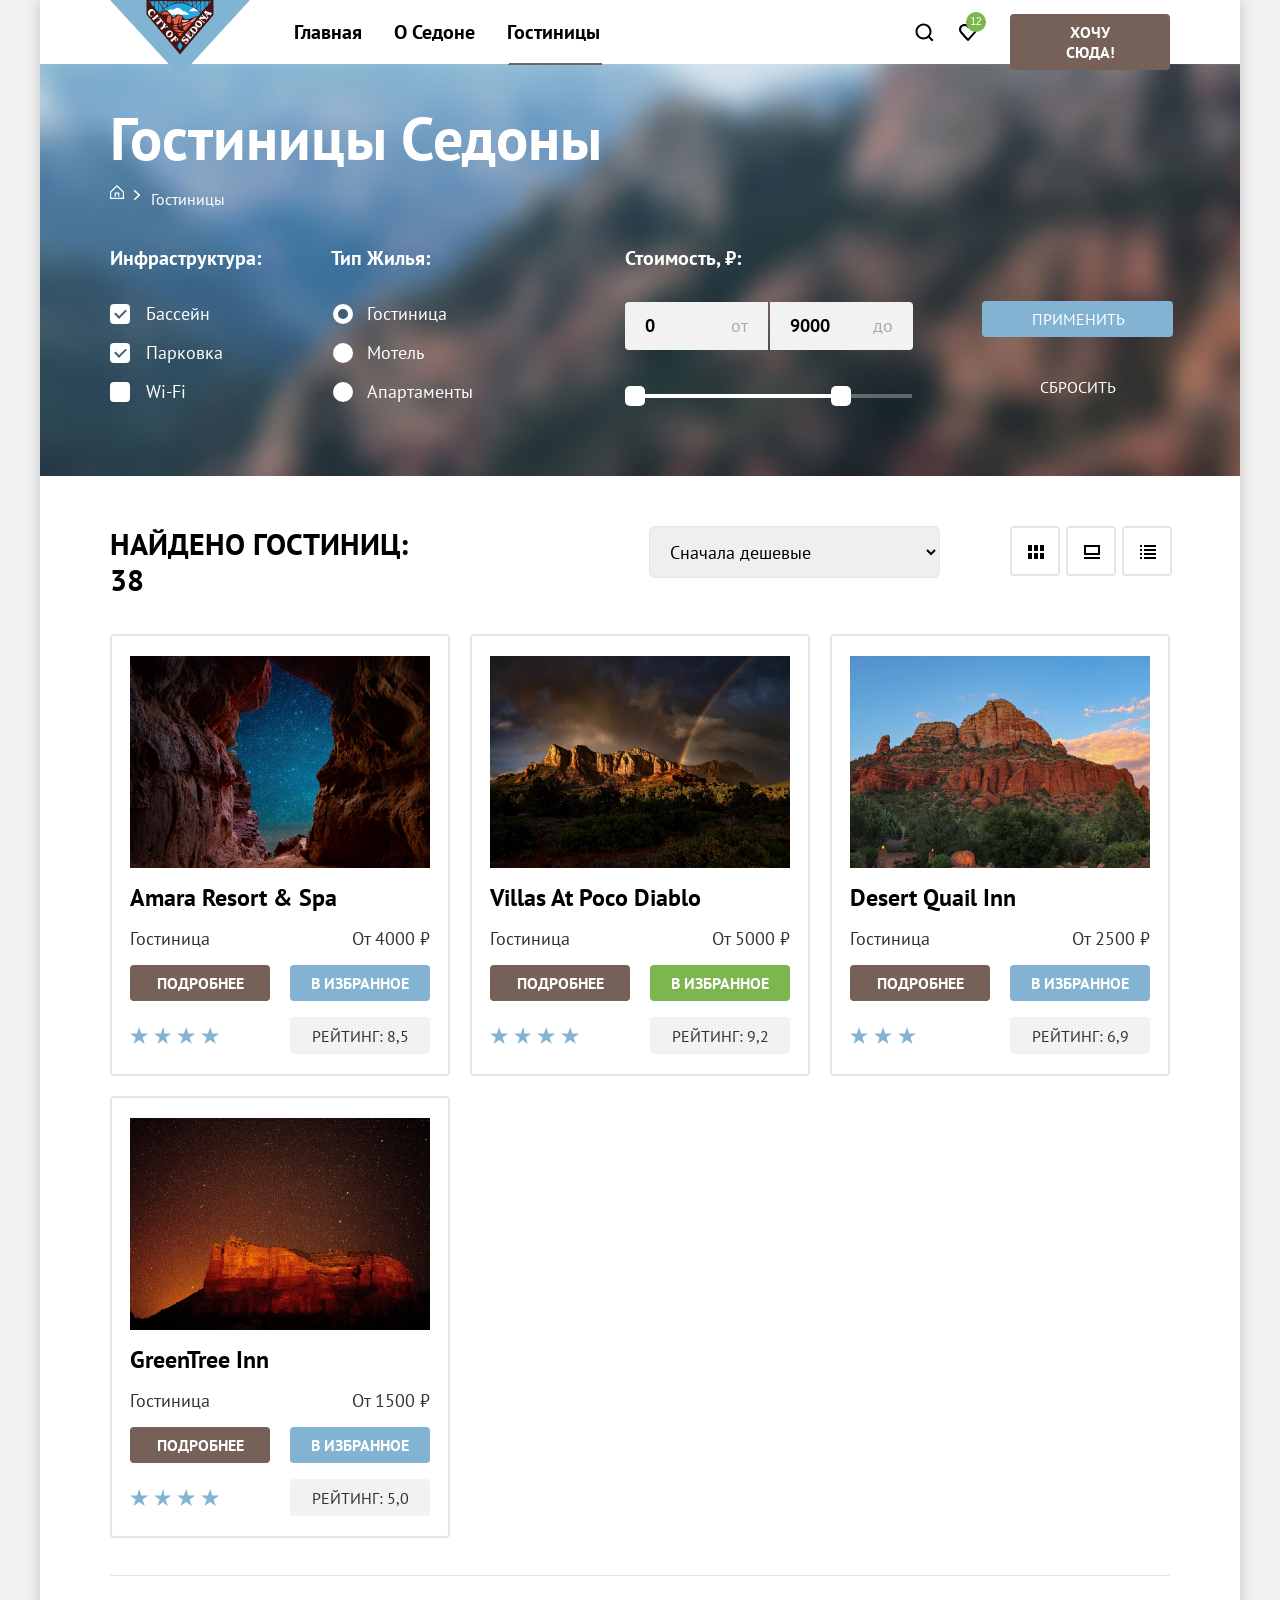
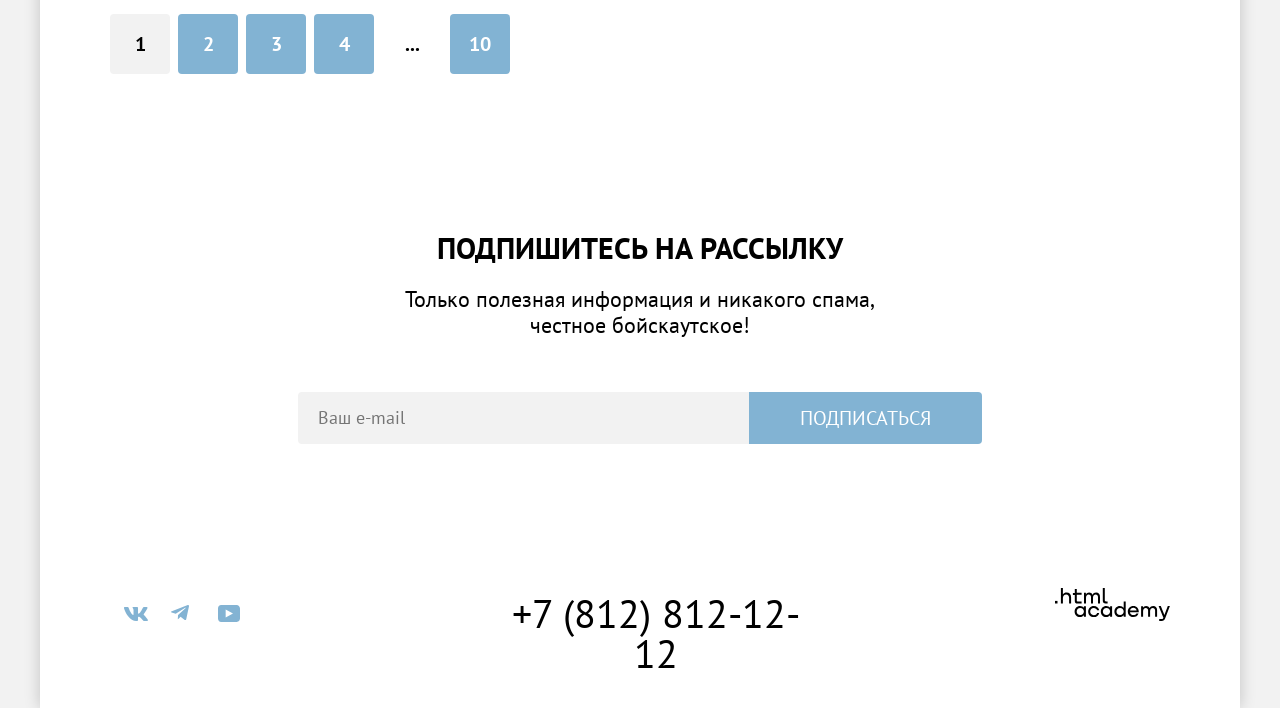
==== commit 11f1c9a2: "Добавляет исправления проекта" ====
--- a/catalog.html
+++ b/catalog.html
@@ -5,6 +5,8 @@
     <meta charset="utf-8">
     <title>Каталог</title>
     <link rel="stylesheet" href="styles/styles.css">
+    <link rel="icon" href="favicon.ico">
+    <link rel="icon" type="images/png" href="images/favicon.png">
   </head>
 
   <body>
@@ -164,7 +166,7 @@
             <ul class="card-list">
               <li class="card">
                 <a class="card-link" href="#">
-                  <img class="card-img" src="/images/hotels/amara.jpg" width="300" height="212"
+                  <img class="card-img" src="./images/hotels/amara.jpg" width="300" height="212"
                     alt="Amara Resort & Spa">
                   <h2 class="card-title">Amara Resort & Spa</h2>
                 </a>
@@ -184,7 +186,7 @@
               </li>
               <li class="card">
                 <a class="card-link" href="#">
-                  <img class="card-img" src="/images/hotels/diablo.jpg" width="300" height="212"
+                  <img class="card-img" src="./images/hotels/diablo.jpg" width="300" height="212"
                     alt="Amara Resort & Spa">
                   <h2 class="card-title">Villas at Poco Diablo</h2>
                 </a>
@@ -204,7 +206,7 @@
               </li>
               <li class="card">
                 <a class="card-link" href="#">
-                  <img class="card-img" src="/images/hotels/desert.jpg" width="300" height="212"
+                  <img class="card-img" src="./images/hotels/desert.jpg" width="300" height="212"
                     alt="Amara Resort & Spa">
                   <h2 class="card-title">Desert Quail Inn</h2>
                 </a>
--- a/styles/styles.css
+++ b/styles/styles.css
@@ -201,15 +201,6 @@
 
 .main {
   flex-grow: 1;
-}
-
-h2 {
-  margin: 0;
-  text-transform: uppercase;
-}
-
-p {
-  margin: 0;
 }
 
 .welcome {
@@ -242,10 +233,11 @@
   font-size: 30px;
   line-height: 36px;
   font-weight: 700;
+  text-transform: uppercase;
 }
 
 .advertising-text {
-  padding-bottom: 69px;
+  padding-bottom: 90px;
   width: 651px;
   margin: 0 auto;
   font-family: PT Sans, sans-serif;
@@ -345,6 +337,7 @@
   font-size: 30px;
   line-height: 36px;
   font-weight: 700;
+ text-transform: uppercase;
 }
 
 .invite-text {
@@ -412,6 +405,7 @@
   font-size: 18px;
   line-height: 21px;
   font-weight: 400;
+  margin: 0;
 }
 
 .hotel-search {
@@ -428,6 +422,7 @@
   font-size: 30px;
   line-height: 36px;
   font-weight: 700;
+  text-transform: uppercase;
 }
 
 .hotel-text {
@@ -484,6 +479,7 @@
   font-size: 30px;
   line-height: 36px;
   font-weight: 700;
+  text-transform: uppercase;
 }
 
 .sub-text {
@@ -506,9 +502,9 @@
 
 .input-email-index {
   border: none;
-  width: 415px;
+  width: 422px;
   border-radius: 4px 0 0 4px;
-  padding: 14px 20px 14px 20px;
+  padding: 20px;
   font-family: PT Sans, sans-serif;
   font-size: 18px;
   line-height: 24px;
@@ -520,7 +516,7 @@
   border: none;
   width: 424px;
   border-radius: 4px 0 0 4px;
-  padding: 20px 14px;
+  padding: 20px 20px;
   font-family: PT Sans, sans-serif;
   font-size: 18px;
   line-height: 24px;
@@ -540,7 +536,7 @@
   font-size: 20px;
   line-height: 36px;
   font-weight: 400;
-  width: 232px;
+  width: 240px;
 }
 
 .page-footer {
@@ -559,13 +555,17 @@
   justify-content: center;
   align-items: center;
   list-style: none;
-  padding: 5px 0;
+  padding: 4px 2px;
   margin: 0;
 }
 
 .socials-item {
   width: 47px;
   height: 40px;
+  display: flex;
+  justify-content: center;
+  align-items: center;
+  list-style: none;
 }
 
 .socials-link {
@@ -602,6 +602,10 @@
 
 .number:active {
   color: rgba(117, 97, 87, 0.3);
+}
+
+.logo-academy-link {
+  color: #000000;
 }
 
 .logo-academy-link:hover {
@@ -1039,14 +1043,14 @@
   line-height: 36px;
   font-weight: 700;
   text-transform: uppercase;
+  margin-right: 200px;
 }
 
 .sorting-control {
   box-sizing: border-box;
   padding: 12px 0 12px 16px;
   width: 292px;
-  margin-right: 70px;
-  margin-left: 200px;
+  height: 52px;
   font-family: PT Sans, sans-serif;
   font-size: 18px;
   line-height: 21px;
@@ -1076,6 +1080,7 @@
   list-style: none;
   padding: 0;
   margin: 0;
+  margin-left: 70px;
 }
 
 .view-item {
@@ -1166,6 +1171,7 @@
   text-transform: capitalize;
   color: #000000;
   padding: 16px 0;
+  margin: 0;
 }
 
 .card-text {
@@ -1428,6 +1434,7 @@
   font-weight: 700;
   text-transform: uppercase;
   padding-bottom: 64px;
+  margin: 0;
 }
 
 .data-list {
@@ -1474,13 +1481,13 @@
   font-weight: 700;
 }
 
-.data-input:hover{
-background-color: #e5e5e5;
-}
-
-.data-input:focus{
-background-color: #e5e5e5;
-border: 2px solid #83b3d3;
+.data-input:hover {
+  background-color: #e5e5e5;
+}
+
+.data-input:focus {
+  background-color: #e5e5e5;
+  border: 2px solid #83b3d3;
 }
 
 .modal-mess {
@@ -1559,16 +1566,18 @@
 
 .kid-label {
   margin-right: 10px;
-  color: #000000;
-  font-weight: 700;
-  font-size: 20px;
-  line-height: 24px;
-  padding-top: 12px;
-  width: 122px;
+  min-width: 49px;
 }
 
 .popover {
+  display: flex;
+  width: 90px;
+  margin-right: 40px;
+}
+
+.popover-section {
   position: relative;
+  padding-top: 10px;
 }
 
 .button-popover {
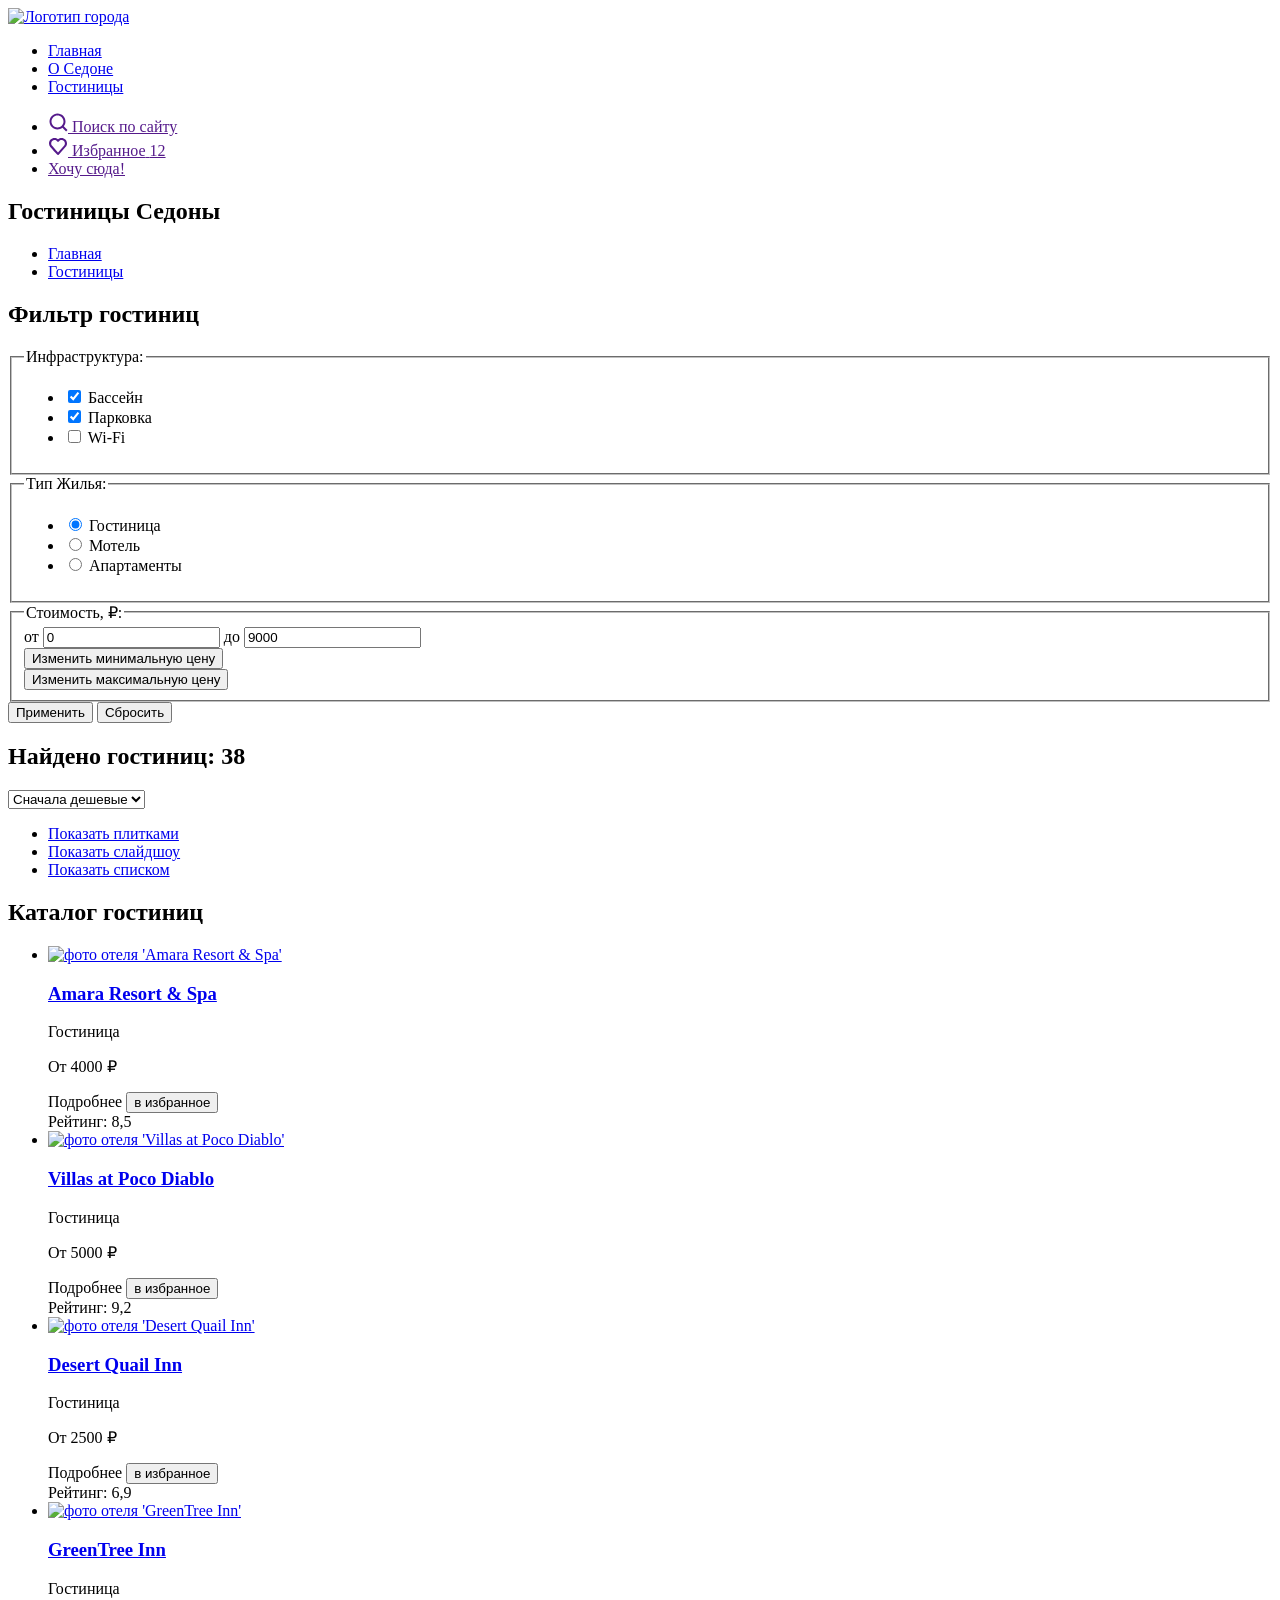
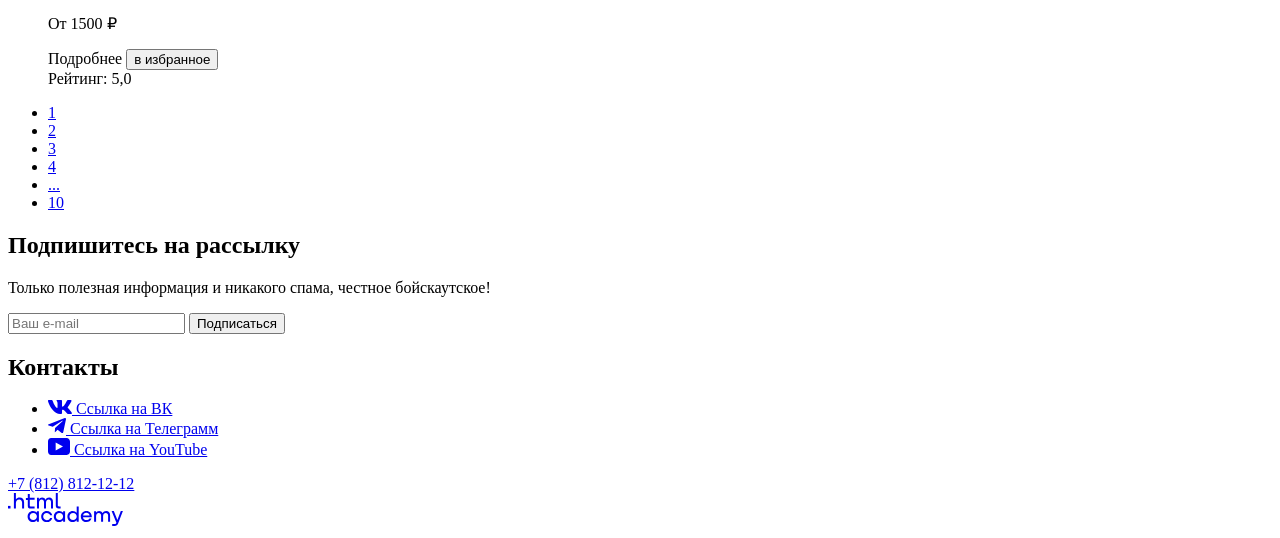
==== commit 491a2d26: "Обновляет подписи к фото" ====
--- a/catalog.html
+++ b/catalog.html
@@ -1,366 +1,446 @@
-<!DOCTYPE html>
+<!doctype html>
 <html lang="ru">
-
   <head>
-    <meta charset="utf-8">
-    <title>Каталог</title>
-    <link rel="stylesheet" href="styles/styles.css">
-    <link rel="icon" href="favicon.ico">
-    <link rel="icon" type="images/png" href="images/favicon.png">
+    <meta charset="utf-8" />
+    <link rel="stylesheet" href="./styles/style.css" />
+    <title>Седона: Каталог</title>
   </head>
-
   <body>
-    <div class="page">
+    <div class="container">
       <header class="header">
-        <a class="logo-sedona-link" href="https://htmlacademy.ru/">
-          <img class="logo-sedona" src="images/logo-sedona.svg" width="140" height="70" alt="Логотип Седона">
+        <a href="#" class="logo-link">
+          <img
+            class="logo"
+            src="./img/logo.svg"
+            alt="Логотип города"
+            width="140"
+            height="70"
+          />
         </a>
         <nav class="nav">
-          <ul class="nav-list">
-            <li class="nav-item">
-              <a class="nav-link" href="index.html">Главная</a>
-            </li>
-            <li class="nav-item">
-              <a class="nav-link" href="#">О Седоне</a>
-            </li>
-            <li class="nav-item activ-page-hotels">
-              <a class="nav-link" href="catalog.html">Гостиницы</a>
+          <ul class="menu">
+            <li class="menu-item">
+              <a class="menu-link" href="./index.html">Главная</a>
+            </li>
+            <li class="menu-item">
+              <a class="menu-link" href="#">О Седоне</a>
+            </li>
+            <li class="menu-item menu-item-active">
+              <a class="menu-link" href="#">Гостиницы</a>
             </li>
           </ul>
-          <ul class="nav-user">
-            <li class="nav-user-item">
-              <a class="search" href="#">
-                <span class="visually-hidden">Поиск</span>
-              </a>
-            </li>
-            <li class="nav-user-item">
-              <a class="favorites" href="#">
+          <ul class="user-menu">
+            <li class="user-item">
+              <a class="search-link" href="">
+                <svg
+                  width="20"
+                  height="20"
+                  viewBox="0 0 20 20"
+                  fill="none"
+                  xmlns="http://www.w3.org/2000/svg"
+                >
+                  <path
+                    d="M19.5 18.0083L15.8 14.3287C16.8 13.0359 17.5 11.3453 17.5 9.4558C17.5 5.08011 13.9 1.5 9.5 1.5C5.1 1.5 1.5 5.17956 1.5 9.55525C1.5 13.9309 5.1 17.511 9.5 17.511C11.3 17.511 13 16.9144 14.4 15.8204L18.1 19.5L19.5 18.0083ZM9.5 15.5221C6.2 15.5221 3.5 12.837 3.5 9.55525C3.5 6.27348 6.2 3.5884 9.5 3.5884C12.8 3.5884 15.5 6.27348 15.5 9.55525C15.5 12.837 12.8 15.5221 9.5 15.5221Z"
+                    fill="currentColor"
+                  />
+                </svg>
+                <span class="visually-hidden">Поиск по сайту</span>
+              </a>
+            </li>
+            <li class="user-item">
+              <a class="favourite" href="">
+                <svg
+                  width="20"
+                  height="20"
+                  viewBox="0 0 20 20"
+                  fill="none"
+                  xmlns="http://www.w3.org/2000/svg"
+                >
+                  <path
+                    d="M9.9 19C9.6 19 9.3 18.9 9.1 18.6C3.7 12.5 2.4 11.1 2.1 10.7C1.4 9.8 1 8.6 1 7.4C1 4.4 3.4 2 6.5 2C7.8 2 9 2.5 10 3.3C11 2.5 12.3 2 13.5 2C16.5 2 19 4.4 19 7.4C19 8.7 18.5 9.9 17.7 10.8L10.7 18.7C10.5 18.9 10.3 19 9.9 19ZM3.9 9.5C4.2 9.9 7.4 13.5 10 16.4L16.2 9.4C16.7 8.9 16.9 8.2 16.9 7.4C16.9 5.6 15.4 4.1 13.6 4.1C12.6 4.1 11.6 4.6 10.9 5.4C10.6 5.7 10.3 5.8 10 5.8C9.7 5.8 9.4 5.6 9.2 5.4C8.5 4.6 7.5 4.1 6.5 4.1C4.7 4.1 3.2 5.6 3.2 7.4C3.1 8.3 3.5 9 3.9 9.5C3.8 9.5 3.8 9.5 3.9 9.5Z"
+                    fill="currentColor"
+                  />
+                </svg>
                 <span class="visually-hidden">Избранное</span>
-                <span class="number-favorites">12</span>
-              </a>
-            </li>
-            <li class="nav-user-item nav-button">
-              <a class="button-wish" href="#">Хочу сюда!</a>
+                <span class="favourite-count">12</span>
+              </a>
+            </li>
+            <li>
+              <a class="button standard-button standard-button-text " href=""
+                >Хочу сюда!</a
+              >
             </li>
           </ul>
         </nav>
       </header>
-
-      <main class="main-inner">
-        <div class="inner">
-          <header class="inner-header">
-            <h1 class="inner-header-title">Гостиницы Седоны</h1>
-            <ul class="breadcrumbs">
-              <li class="breadcrumbs-item">
-                <a class="breadcrumbs-link breadcrumbs-home" href="index.html">
-                  <span class="visually-hidden">Домой</span>
-                </a>
-              </li>
-              <li class="breadcrumbs-item">
-                <a class="breadcrumbs-link">Гостиницы</a>
-              </li>
-            </ul>
-          </header>
-
-
-          <form class="filters" action="https://echo.htmlacademy.ru/" method="get">
-            <h2 class="visually-hidden">Фильтры</h2>
-            <fieldset class="filter-box comfort-box">
-              <legend class="filter-title">Инфраструктура:</legend>
-              <ul class="filter-list">
-                <li class="filter-item">
-                  <input class="filter-check control visually-hidden" type="checkbox" name="pool" id="pool" checked>
-                  <label class="filter-label control-label checkbox" for="pool">Бассейн</label>
-                </li>
-                <li class="filter-item">
-                  <input class="filter-check control visually-hidden" type="checkbox" name="parking" id="parking"
-                    checked>
-                  <label class="filter-label control-label checkbox" for="parking">Парковка</label>
-                </li>
-                <li class="filter-item">
-                  <input class="filter-check control visually-hidden" type="checkbox" name="wi-fi" id="wi-fi">
-                  <label class="filter-label control-label checkbox" for="wi-fi">Wi-Fi</label>
-                </li>
-              </ul>
-            </fieldset>
-            <fieldset class="filter-box type-box">
-              <legend class="filter-title">Тип жилья:</legend>
-              <ul class="filter-list">
-                <li class="filter-item">
-                  <input class="filter-check control visually-hidden" type="radio" name="type-house" id="hotel"
-                    value="hotel" checked>
-                  <label class="filter-label control-label radiobox" for="hotel">Гостиница</label>
-                </li>
-                <li class="filter-item">
-                  <input class="filter-check control visually-hidden" type="radio" name="type-house" id="motel"
-                    value="motel">
-                  <label class="filter-label control-label radiobox" for="motel">Мотель</label>
-                </li>
-                <li class="filter-item">
-                  <input class="filter-check control visually-hidden" type="radio" name="type-house" id="apartments"
-                    value="apartments">
-                  <label class="filter-label control-label radiobox" for="apartments">Апартаменты</label>
-                </li>
-              </ul>
-            </fieldset>
-            <fieldset class="filter-box price-box">
-              <legend class="filter-title">Стоимость, ₽:</legend>
-              <ul class="range-form">
-                <li class="range-item">
-                  <input class="range-input input-min" type="number" name="min-price" id="min-price" value="0">
-                  <label class="range-label label-min" for="min-price">от</label>
-                </li>
-                <li class="range-item">
-                  <input class="range-input input-max" type="number" name="max-price" id="max-price" value="9000">
-                  <label class="range-label label-max" for="max-price">до</label>
-                </li>
-              </ul>
-              <div class="range-box">
-                <div class="range-scale">
-                  <div class="range-bar" style="left: 0; width: 226px">
-                    <button class="range-toggle toggle-min" type="button">
-                      <span class="visually-hidden">Изменить минимальную цену</span>
-                    </button>
-                    <button class="range-toggle toggle-max" type="button">
-                      <span class="visually-hidden">Изменить максимальную цену</span>
-                    </button>
+      <main class="main">
+        <section class="filters">
+          <h1 class="hotels">Гостиницы Седоны</h1>
+          <ul class="crumbs">
+            <li class="crumbs-item">
+              <a class="crumbs-link home-link" href="./index.html">
+                <span class="visually-hidden">Главная</span>
+              </a>
+            </li>
+            <li class="crumbs-item">
+              <a class="crumbs-link" href="#">Гостиницы</a>
+            </li>
+          </ul>
+          
+          <div class="filter-set">
+            <h2 class="visually-hidden">Фильтр гостиниц</h2>
+            <form
+              class="filter-form"
+              action="https://echo.htmlacademy.ru/courses"
+              method="get"
+            >
+            <fieldset class="filter-box">
+                <legend class="filter-title">Инфраструктура:</legend>
+                <ul class="filter-list">
+                  <li class="filter-item">
+                    <input class="filter-check visually-hidden control" type="checkbox" name="pool" id="pool" checked>
+                    <label class="filter-label control-label checkbox" for="pool">Бассейн</label>
+                  </li>
+                  <li class="filter-item">
+                    <input class="filter-check visually-hidden control" type="checkbox" name="parking"  id="parking" checked>
+                    <label class="filter-label control-label checkbox" for="parking">Парковка</label>
+                  </li>
+                  <li class="filter-item">
+                    <input class="filter-check visually-hidden control" type="checkbox" name="wi-fi" id="wi-fi">
+                    <label class="filter-label control-label checkbox" for="wi-fi">Wi-Fi</label>
+                  </li>
+                </ul>
+              </fieldset>
+              <fieldset class="filter-box">
+                <legend class="filter-title">Тип Жилья:</legend>
+                <ul class="filter-list">
+                  <li class="filter-item">
+                      <input class="filter-check visually-hidden control" type="radio" name="type" id="hotel" value="hotel" checked>
+                      <label class="filter-label control-label radio-btn" for="hotel">Гостиница </label>
+                  </li>
+                  <li class="filter-item">
+                      <input class="filter-check visually-hidden control" type="radio" name="type" id="motel"  value="motel">
+                       <label class="filter-label control-label radio-btn" for="motel">Мотель</label>
+                  </li>
+                  <li class="filter-item">
+                      <input class="filter-check visually-hidden control" type="radio" name="type"  id="appart" value="appart">
+                       <label class="filter-label control-label radio-btn" for="appart">Апартаменты</label>
+                  </li>
+                </ul>
+              </fieldset>
+              <fieldset class="filter-box price-box">
+                <legend class="filter-title">Стоимость, ₽:</legend>
+                <div class="range-inputs-wrapper">
+                  <label class="range-label">
+                    <span class="range-label-text"> от</span>
+                    <input class="range-input" type="number" name="min-price" value="0" placeholder="от">
+                  </label>
+                  <label class="range-label">
+                     <span class="range-label-text">  до</span>
+                    <input class="range-input" type="number" name="max-price" value="9000">
+                  </label>
+                </div>
+                <div class="range">
+                  <div class="range-scale">
+                    <div class="range-bar" style="left: 0; width: 226px">
+                      <button class="range-toggle toggle-min" type="button">
+                        <span class="visually-hidden">Изменить минимальную цену</span>
+                      </button>
+                      <button class="range-toggle toggle-max" type="button">
+                        <span class="visually-hidden">Изменить максимальную цену</span>
+                      </button>
+                    </div>
                   </div>
                 </div>
+              </fieldset>
+              <div class="btn-section">
+                <button class="filter-button" type="submit">Применить</button>
+                <button class="filter-button btn-reset" type="reset">Сбросить</button>
               </div>
-            </fieldset>
-            <div class="button-filter">
-              <button class="button-look" type="submit">Применить</button>
-              <button class="button-reset" type="submit">Сбросить</button>
-            </div>
-          </form>
-        </div>
-
-        <div class="inner-hotel">
-          <section class="sorting">
-            <h3 class="sorting-title">Найдено гостиниц: 38</h3>
-            <select class="sorting-control" aria-label="Сортировка">
+            </form>
+          </div>
+        </section>
+        <section class="catalog">
+          <div class="result-filter">
+            <h2 class="search-title ">
+              Найдено гостиниц: <span class="hotels-number">38</span>
+            </h2>
+            <select class="select-control" aria-label="Сортировка">
               <option value="cheap">Сначала дешевые</option>
-              <option value="popular">Сначала популярные</option>
               <option value="expensive">Сначала дорогие</option>
+              <option value="popular">По популярности</option>
             </select>
-            <ul class="view-lists">
+            <ul class="view-list">
               <li class="view-item">
-                <a class="view-cards dark-border" href="#">
-                  <span class="visually-hidden">Показать карточки</span>
-                </a>
-              </li>
-              <li class="view-item light-border">
-                <a class="view-card" href="#">
-                  <span class="visually-hidden">Показать карточку</span>
+                <a class="view-link tiles" href="#">
+                 <span class="visually-hidden">Показать плитками</span>
                 </a>
               </li>
               <li class="view-item">
-                <a class="view-list" href="#">
-                  <span class="visually-hidden">Показать список</span>
-                </a>
-              </li>
-            </ul>
-          </section>
-          <section class="cards-hotels">
-            <h2 class="visually-hidden">Карточки отелей</h2>
-            <ul class="card-list">
-              <li class="card">
-                <a class="card-link" href="#">
-                  <img class="card-img" src="./images/hotels/amara.jpg" width="300" height="212"
-                    alt="Amara Resort & Spa">
-                  <h2 class="card-title">Amara Resort & Spa</h2>
-                </a>
-                <div class="card-text">
-                  <span class="description">Гостиница</span>
-                  <span class="description-price">От 4000 ₽</span>
-                </div>
-                <div class="buttons">
-                  <a class="link-details" href="#">подробнее</a>
-                  <button class="button-favorites" type="submit">в избранное</button>
-                </div>
-                <div class="rating">
-                  <span class="rating-stars stars-four"></span>
-                  <span class="visually-hidden">Рейтинг гостиницы - 4 звезды</span>
-                  <span class="rating-text">Рейтинг: 8,5</span>
-                </div>
-              </li>
-              <li class="card">
-                <a class="card-link" href="#">
-                  <img class="card-img" src="./images/hotels/diablo.jpg" width="300" height="212"
-                    alt="Amara Resort & Spa">
-                  <h2 class="card-title">Villas at Poco Diablo</h2>
-                </a>
-                <div class="card-text">
-                  <span class="description">Гостиница</span>
-                  <span class="description-price">От 5000 ₽</span>
-                </div>
-                <div class="buttons">
-                  <a class="link-details" href="#">подробнее</a>
-                  <button class="button-favorites added-favorites" type="submit">в избранное</button>
-                </div>
-                <div class="rating">
-                  <span class="rating-stars stars-four"></span>
-                  <span class="visually-hidden">Рейтинг гостиницы - 4 звезды</span>
-                  <span class="rating-text">Рейтинг: 9,2</span>
-                </div>
-              </li>
-              <li class="card">
-                <a class="card-link" href="#">
-                  <img class="card-img" src="./images/hotels/desert.jpg" width="300" height="212"
-                    alt="Amara Resort & Spa">
-                  <h2 class="card-title">Desert Quail Inn</h2>
-                </a>
-                <div class="card-text">
-                  <span class="description">Гостиница</span>
-                  <span class="description-price">От 2500 ₽</span>
-                </div>
-                <div class="buttons">
-                  <a class="link-details" href="#">подробнее</a>
-                  <button class="button-favorites" type="submit">в избранное</button>
-                </div>
-                <div class="rating">
-                  <span class="rating-stars stars-three"></span>
-                  <span class="visually-hidden">Рейтинг гостиницы - 3 звезды</span>
-                  <span class="rating-text">Рейтинг: 6,9</span>
-                </div>
-              </li>
-              <li class="card">
-                <a class="card-link" href="#">
-                  <img class="card-img" src="/images/hotels/greentree.jpg" width="300" height="212"
-                    alt="Amara Resort & Spa">
-                  <h2 class="card-title">GreenTree Inn</h2>
-                </a>
-                <div class="card-text">
-                  <span class="description">Гостиница</span>
-                  <span class="description-price">От 1500 ₽</span>
-                </div>
-                <div class="buttons">
-                  <a class="link-details" href="#">подробнее</a>
-                  <button class="button-favorites" type="submit">в избранное</button>
-                </div>
-                <div class="rating">
-                  <span class="rating-stars stars-four"></span>
-                  <span class="visually-hidden">Рейтинг гостиницы - 2 звезды</span>
-                  <span class="rating-text">Рейтинг: 5,0</span>
-                </div>
-              </li>
-            </ul>
-          </section>
-          <ul class="pagins">
-            <li>
-              <a class="pagins-link pagins-active">1</a>
-            </li>
-            <li>
-              <a class="pagins-link" href="#">2</a>
-            </li>
-            <li>
-              <a class="pagins-link" href="#">3</a>
-            </li>
-            <li>
-              <a class="pagins-link" href="#">4</a>
-            </li>
-            <li>
-              <a class="pagins-link pagins-empty" href="#">...</a>
-            </li>
-            <li>
-              <a class="pagins-link" href="#">10</a>
-            </li>
-          </ul>
-        </div>
-
-        <section class="sub">
-          <h2 class="sub-title">Подпишитесь на рассылку</h2>
-          <p class="sub-text">Только полезная информация и никакого спама, <br>честное бойскаутское!</p>
-          <form class="sub-form" action="https://echo.htmlacademy.ru/" method="post">
-            <input class="input-email" type="email" name="email" placeholder="Ваш e-mail" required>
-            <button class="button-sub" type="submit">Подписаться</button>
+                <a class="view-link slideshow" href="#">
+                  <span class="visually-hidden">Показать слайдшоу</span>
+                </a>
+              </li>
+              <li class="view-item ">
+                <a class="view-link list" href="#">
+                  <span class="visually-hidden">Показать списком</span>
+                </a>
+              </li>
+           </ul>
+          </div>
+          <h2 class="visually-hidden"> Каталог гостиниц </h2>
+           <ul class="cat-list">
+             <li class="cat-item">
+               <a class="card-img-link" href="#">
+                <img class="hotel-photo" src="./img/amara.jpg"  alt="фото отеля 'Amara Resort & Spa'">
+               </a>
+               <a class="card-title-link" href="#">
+                <h3 class="card-title hot-title">Amara Resort & Spa</h3>
+               </a>
+               <div class="card-text card-info">
+                <p class="hot-text">Гостиница</p>
+                <p class="hot-text">От 4000 ₽</p>
+               </div>
+               <div class=" card-info">
+                 <a class="button  standard-button-text card-btn" src="#"> Подробнее</a>
+                 <button class="button standard-button-text card-btn favourite-btn" type="button"> в избранное</button>
+               </div>
+               <div class="card-info rating">
+                <span class="stars stars-four"></span>
+                <span class="rating-text">Рейтинг: 8,5</span>
+               </div>
+             </li>
+             <li class="cat-item">
+                <a class="card-img-link" href="#">
+                  <img class="hotel-photo" src="./img/villas.jpg"  alt="фото отеля 'Villas at Poco Diablo'">
+                </a>
+                <a class="card-title-link" href="#">
+                  <h3 class="card-title hot-title">Villas at Poco Diablo</h3>
+                </a>
+               <div class="card-text card-info">
+                <p class="hot-text">Гостиница</p>
+                <p class="hot-text">От 5000 ₽</p>
+               </div>
+               <div class="card-info">
+                 <a class="button standard-button-text card-btn" src="#"> Подробнее</a>
+                 <button class="button standard-button-text card-btn favourite-btn-picked" type="button"> в избранное</button>
+               </div>
+               <div class="card-info rating">
+                <span class="stars stars-four"></span>
+                <span class="rating-text">Рейтинг: 9,2</span>
+               </div>
+             </li>
+             <li class="cat-item">
+                <a class="card-img-link" href="#">
+                  <img class="hotel-photo" src="./img/desert-quail.jpg"  alt="фото отеля 'Desert Quail Inn'">
+                </a>
+                <a class="card-title-link" href="#">
+                  <h3 class="card-title hot-title">Desert Quail Inn</h3>
+                </a>
+               <div class="card-text card-info">
+                <p class="hot-text">Гостиница</p>
+                <p class="hot-text">От 2500 ₽</p>
+               </div>
+               <div class="card-info">
+                 <a class="button standard-button-text card-btn" src="#"> Подробнее</a>
+                 <button class="button standard-button-text card-btn favourite-btn" type="button"> в избранное</button>
+               </div>
+               <div class="card-info rating">
+                <span class="stars stars-three"></span>
+                <span class="rating-text">Рейтинг: 6,9</span>
+               </div>
+             </li>
+             <li class="cat-item">
+                <a class="card-img-link" href="#">
+                  <img class="hotel-photo" src="./img/green-tree.jpg"  alt="фото отеля 'GreenTree Inn'">
+                  </a>
+                <a class="card-title-link" href="#">
+                  <h3 class="card-title hot-title">GreenTree Inn</h3>
+                </a>
+               <div class="card-text card-info">
+                <p class="hot-text">Гостиница</p>
+                <p class="hot-text">От 1500 ₽</p>
+               </div>
+               <div class="card-info">
+                 <a class="button standard-button-text card-btn" src="#"> Подробнее</a>
+                 <button class="button standard-button-text card-btn favourite-btn" type="button"> в избранное</button>
+               </div>
+               <div class="card-info rating">
+                <span class="stars stars-two"></span>
+                <span class="rating-text">Рейтинг: 5,0</span>
+               </div>
+             </li>
+           </ul>
+          <div class="pagination">
+            <ul class="pag-list">
+              <li>
+                <a class="pag-btn pag-active" href="#">1</a>
+              </li>
+              <li>
+                <a class="pag-btn" href="#">2</a>
+              </li>
+              <li>
+                <a class="pag-btn" href="#">3</a>
+              </li>
+              <li>
+                <a class="pag-btn" href="#">4</a>
+              </li>
+              <li>
+                <a class="pag-btn pag-empty" href="#">...</a>
+              </li>
+              <li>
+                <a class="pag-btn" href="#">10</a>
+              </li>
+          </div>
+        </section>
+        </section>
+      </main>
+      <footer>
+        <section class="subscription">
+          <h2 class="block-title subscription-title">
+            Подпишитесь на рассылку
+          </h2>
+          <p class="block-text subscription-text">
+            Только полезная информация и никакого спама, честное бойскаутское!
+          </p>
+          <form
+            class="subsciption-form"
+            action="https://echo.htmlacademy.ru/courses"
+            method="post"
+          >
+            <input
+              class="subscription-field cat-field"
+              type="email"
+              placeholder="Ваш e-mail"
+              name="subscribe" required
+            />
+            <button class="button button-text subcription-button" type="submit">
+              Подписаться
+            </button>
           </form>
         </section>
-      </main>
-
-      <footer class="page-footer">
-        <section class="socials">
-          <h2 class="visually-hidden">Социальные сети</h2>
-          <ul class="socials-list">
-            <li class="socials-item">
-              <a class="socials-link vkontakte" href="https://vk.com/htmlacademy">
-                <svg width="24" height="14" viewBox="0 0 24 14" fill="none" xmlns="http://www.w3.org/2000/svg">
-                  <path fill-rule="evenodd" clip-rule="evenodd"
+        <section class="footer-menu">
+          <h2 class="visually-hidden">Контакты</h2>
+          <ul class="footer-item socials">
+            <li>
+              <a class="social-link" href="#">
+                <svg
+                  width="24"
+                  height="14"
+                  viewBox="0 0 24 14"
+                  fill="none"
+                  xmlns="http://www.w3.org/2000/svg"
+                >
+                  <path
+                    fill-rule="evenodd"
+                    clip-rule="evenodd"
                     d="M23.45 0.948C23.616 0.402 23.45 0 22.655 0H20.03C19.362 0 19.054 0.347 18.887 0.73C18.887 0.73 17.552 3.926 15.661 6.002C15.049 6.604 14.771 6.795 14.437 6.795C14.27 6.795 14.019 6.604 14.019 6.057V0.948C14.019 0.292 13.835 0 13.279 0H9.151C8.734 0 8.483 0.304 8.483 0.593C8.483 1.214 9.429 1.358 9.526 3.106V6.904C9.526 7.737 9.373 7.888 9.039 7.888C8.149 7.888 5.984 4.677 4.699 1.003C4.45 0.288 4.198 0 3.527 0H0.9C0.15 0 0 0.347 0 0.73C0 1.412 0.89 4.8 4.145 9.281C6.315 12.341 9.37 14 12.153 14C13.822 14 14.028 13.632 14.028 12.997V10.684C14.028 9.947 14.186 9.8 14.715 9.8C15.105 9.8 15.772 9.992 17.33 11.467C19.11 13.216 19.403 14 20.405 14H23.03C23.78 14 24.156 13.632 23.94 12.904C23.702 12.18 22.852 11.129 21.725 9.882C21.113 9.172 20.195 8.407 19.916 8.024C19.527 7.533 19.638 7.314 19.916 6.877C19.916 6.877 23.116 2.451 23.449 0.948H23.45Z"
-                    fill="currentColor" />
+                    fill="currentColor"
+                  />
                 </svg>
-                <span class="visually-hidden">Vkontakte</span>
-              </a>
-            </li>
-            <li class="socials-item">
-              <a class="socials-link telegram" href="https://t.me/htmlacademy ">
-                <svg width="18" height="16" viewBox="0 0 18 16" fill="none" xmlns="http://www.w3.org/2000/svg">
+                <span class="visually-hidden">Ссылка на ВК</span>
+              </a>
+            </li>
+            <li>
+              <a class="social-link" href="#">
+                <svg
+                  width="18"
+                  height="16"
+                  viewBox="0 0 18 16"
+                  fill="none"
+                  xmlns="http://www.w3.org/2000/svg"
+                >
                   <path
                     d="M16.785 0.0992597L0.840489 6.24776C-0.247661 6.68481 -0.241365 7.29184 0.640845 7.56253L4.73445 8.83953L14.2058 2.8637C14.6537 2.59121 15.0629 2.7378 14.7265 3.03636L7.05283 9.96185H7.05103L7.05283 9.96275L6.77045 14.1823C7.18413 14.1823 7.36669 13.9925 7.59871 13.7686L9.58705 11.8351L13.7229 14.89C14.4855 15.31 15.0332 15.0941 15.2229 14.1841L17.9379 1.38885C18.2158 0.274623 17.5126 -0.229883 16.785 0.0992597Z"
-                    fill="currentColor" />
+                    fill="currentColor"
+                  />
                 </svg>
-                <span class="visually-hidden">Telegram</span>
-              </a>
-            </li>
-            <li class="socials-item">
-              <a class="socials-link youtube" href="https://www.youtube.com/user/htmlacademyru">
-                <svg width="22" height="17" viewBox="0 0 22 17" fill="none" xmlns="http://www.w3.org/2000/svg">
+                <span class="visually-hidden">Ссылка на Телеграмм</span>
+              </a>
+            </li>
+            <li>
+              <a class="social-link" href="#">
+                <svg
+                  width="22"
+                  height="17"
+                  viewBox="0 0 22 17"
+                  fill="none"
+                  xmlns="http://www.w3.org/2000/svg"
+                >
                   <path
                     d="M18.607 0H3.17413C1.31343 0 0 1.59375 0 3.4V13.4937C0 15.4062 1.31343 17 3.17413 17H18.8259C20.4677 17 22 15.4062 22 13.6V3.4C21.7811 1.59375 20.4677 0 18.607 0ZM7.66169 12.5375V4.4625L14.995 8.5L7.66169 12.5375Z"
-                    fill="currentColor" />
+                    fill="currentColor"
+                  />
                 </svg>
-                <span class="visually-hidden">Youtube</span>
+                <span class="visually-hidden">Ссылка на YouTube</span>
               </a>
             </li>
           </ul>
-        </section>
-        <section class="contacts">
-          <h2 class="visually-hidden">Контакты</h2>
-          <a class="number" href="tel:+78128121212">+7 (812) 812-12-12</a>
-        </section>
-        <section class="creator">
-          <h2 class="visually-hidden">Лого академии</h2>
-          <a class="logo-academy-link" href="#">
-            <svg width="115" height="33" viewBox="0 0 115 33" role="img" aria-label="Logo academy" fill="none"
-              xmlns="http://www.w3.org/2000/svg">
-              <path d="M0 12.9V15.5H2.5V12.9H0Z" fill="currentColor" />
-              <path
-                d="M11.6 4.5C10 4.5 8.8 5.2 8 6.2H7.9V0H5.9V15.5H7.9V10.2C7.9 8.1 9.2 6.6 11.2 6.6C13 6.6 14.1 8 14.1 9.8V15.5H16.1V9.4C16.2 6.4 14.3 4.5 11.6 4.5Z"
-                fill="currentColor" />
-              <path
-                d="M26.6 4.8H21.8V1.1H19.8V4.9H17.9V6.9H19.8V12.9C19.8 14.6 20.8 15.6 22.5 15.6H26.6V13.6H22.9C22.2 13.6 21.8 13.2 21.8 12.5V6.8H26.6V4.8Z"
-                fill="currentColor" />
-              <path
-                d="M41.1 4.6C39.5 4.6 38.2 5.4 37.6 6.7H37.5C36.9 5.5 35.7 4.6 34.1 4.6C32.7 4.6 31.6 5.4 31 6.4H30.9V4.8H29V15.4H31V10C31 8 32 6.5 33.6 6.5C35.1 6.5 36 7.5 36 9.1V15.4H38V9.8C38 7.4 39.4 6.5 40.6 6.5C42.1 6.5 43 7.5 43 9.1V15.4H45V8.9C45.1 6.4 43.6 4.6 41.1 4.6Z"
-                fill="currentColor" />
-              <path d="M47.8 12.7C47.8 14.4 48.8 15.4 50.6 15.4H52.6V13.4H50.9C50.2 13.4 49.8 13 49.8 12.3V0H47.8V12.7Z"
-                fill="currentColor" />
-              <path
-                d="M28.9 19.7C28 18.6 26.7 17.9 25 17.9C21.9 17.9 19.6 20.2 19.6 23.5C19.6 26.8 21.9 29.1 25 29.1C26.8 29.1 28 28.3 28.8 27.2H28.9V28.8H30.9V18.2H28.9V19.7ZM25.3 27.1C23.1 27.1 21.7 25.5 21.7 23.5C21.7 21.5 23.1 19.9 25.3 19.9C27.5 19.9 28.9 21.5 28.9 23.5C28.9 25.4 27.5 27.1 25.3 27.1Z"
-                fill="currentColor" />
-              <path
-                d="M44.2 22C43.7 19.6 41.6 17.9 38.8 17.9C35.4 17.9 33.2 20.4 33.2 23.5C33.2 26.6 35.4 29.1 38.8 29.1C41.6 29.1 43.7 27.3 44.2 24.9H42.1C41.7 26.2 40.4 27.2 38.8 27.2C36.6 27.2 35.2 25.6 35.2 23.6C35.2 21.6 36.6 20 38.8 20C40.4 20 41.6 21 42.1 22.2H44.2V22Z"
-                fill="currentColor" />
-              <path
-                d="M55.1 19.7C54.2 18.6 52.9 17.9 51.2 17.9C48.1 17.9 45.8 20.2 45.8 23.5C45.8 26.8 48.1 29.1 51.2 29.1C53 29.1 54.2 28.3 55 27.2H55.1V28.8H57.1V18.2H55.1V19.7ZM51.5 27.1C49.3 27.1 47.9 25.5 47.9 23.5C47.9 21.5 49.3 19.9 51.5 19.9C53.7 19.9 55.1 21.5 55.1 23.5C55.1 25.4 53.6 27.1 51.5 27.1Z"
-                fill="currentColor" />
-              <path
-                d="M68.7 19.8C67.8 18.7 66.5 17.9 64.8 17.9C61.7 17.9 59.4 20.2 59.4 23.5C59.4 26.8 61.6 29.1 64.8 29.1C66.5 29.1 67.8 28.3 68.6 27.3H68.7V28.8H70.7V13.4H68.7V19.8ZM65.1 27.1C62.9 27.1 61.5 25.5 61.5 23.5C61.5 21.5 62.9 19.9 65.1 19.9C67.3 19.9 68.7 21.5 68.7 23.5C68.6 25.5 67.2 27.1 65.1 27.1Z"
-                fill="currentColor" />
-              <path
-                d="M78.3 17.9C75 17.9 72.8 20.4 72.8 23.5C72.8 26.5 74.9 29.1 78.3 29.1C80.8 29.1 82.8 27.8 83.5 25.5H81.4C80.9 26.5 79.8 27.1 78.4 27.1C76.5 27.1 75.1 25.8 75 24.2H83.8C84 20.6 81.8 17.9 78.3 17.9ZM78.3 19.8C80 19.8 81.3 20.8 81.6 22.4H75.1C75.4 20.9 76.6 19.8 78.3 19.8Z"
-                fill="currentColor" />
-              <path
-                d="M98.2 17.9C96.6 17.9 95.3 18.7 94.6 19.9H94.5C93.9 18.7 92.7 17.9 91.1 17.9C89.7 17.9 88.6 18.6 88 19.7V18.2H86.1V28.8H88.1V23.4C88.1 21.4 89.1 20 90.7 19.9C92.2 19.9 93.1 20.9 93.1 22.5V28.8H95.1V23.2C95.1 20.8 96.5 19.9 97.7 19.9C99.2 19.9 100.1 20.9 100.1 22.5V28.8H102.1V22.3C102.2 19.7 100.7 17.9 98.2 17.9Z"
-                fill="currentColor" />
-              <path
-                d="M109.4 27L105.8 18.1H103.6L108.4 29.7C108.1 30.6 107.7 30.9 106.7 30.9H104.2V32.9H106.7C108.5 32.9 109.5 32.1 110.2 30.3L114.9 18.1H112.8L109.4 27Z"
-                fill="currentColor" />
-            </svg>
-          </a>
+          <div class="footer-item">
+            <a class="tel" href="tel:+78128121212">+7 (812) 812-12-12</a>
+          </div>
+          <div class="footer-item">
+            <a class="refrence-link" href="#">
+              <svg
+                width="115"
+                height="33"
+                viewBox="0 0 115 33"
+                role="img"
+                aria-label="HTML Academy логотип-ссылка"
+                fill="none"
+                xmlns="http://www.w3.org/2000/svg"
+              >
+                <path d="M0 12.9V15.5H2.5V12.9H0Z" fill="currentColor" />
+                <path
+                  d="M11.6 4.5C10 4.5 8.8 5.2 8 6.2H7.9V0H5.9V15.5H7.9V10.2C7.9 8.1 9.2 6.6 11.2 6.6C13 6.6 14.1 8 14.1 9.8V15.5H16.1V9.4C16.2 6.4 14.3 4.5 11.6 4.5Z"
+                  fill="currentColor"
+                />
+                <path
+                  d="M26.6 4.8H21.8V1.1H19.8V4.9H17.9V6.9H19.8V12.9C19.8 14.6 20.8 15.6 22.5 15.6H26.6V13.6H22.9C22.2 13.6 21.8 13.2 21.8 12.5V6.8H26.6V4.8Z"
+                  fill="currentColor"
+                />
+                <path
+                  d="M41.1 4.6C39.5 4.6 38.2 5.4 37.6 6.7H37.5C36.9 5.5 35.7 4.6 34.1 4.6C32.7 4.6 31.6 5.4 31 6.4H30.9V4.8H29V15.4H31V10C31 8 32 6.5 33.6 6.5C35.1 6.5 36 7.5 36 9.1V15.4H38V9.8C38 7.4 39.4 6.5 40.6 6.5C42.1 6.5 43 7.5 43 9.1V15.4H45V8.9C45.1 6.4 43.6 4.6 41.1 4.6Z"
+                  fill="currentColor"
+                />
+                <path
+                  d="M47.8 12.7C47.8 14.4 48.8 15.4 50.6 15.4H52.6V13.4H50.9C50.2 13.4 49.8 13 49.8 12.3V0H47.8V12.7Z"
+                  fill="currentColor"
+                />
+                <path
+                  d="M28.9 19.7C28 18.6 26.7 17.9 25 17.9C21.9 17.9 19.6 20.2 19.6 23.5C19.6 26.8 21.9 29.1 25 29.1C26.8 29.1 28 28.3 28.8 27.2H28.9V28.8H30.9V18.2H28.9V19.7ZM25.3 27.1C23.1 27.1 21.7 25.5 21.7 23.5C21.7 21.5 23.1 19.9 25.3 19.9C27.5 19.9 28.9 21.5 28.9 23.5C28.9 25.4 27.5 27.1 25.3 27.1Z"
+                  fill="currentColor"
+                />
+                <path
+                  d="M44.2 22C43.7 19.6 41.6 17.9 38.8 17.9C35.4 17.9 33.2 20.4 33.2 23.5C33.2 26.6 35.4 29.1 38.8 29.1C41.6 29.1 43.7 27.3 44.2 24.9H42.1C41.7 26.2 40.4 27.2 38.8 27.2C36.6 27.2 35.2 25.6 35.2 23.6C35.2 21.6 36.6 20 38.8 20C40.4 20 41.6 21 42.1 22.2H44.2V22Z"
+                  fill="currentColor"
+                />
+                <path
+                  d="M55.1 19.7C54.2 18.6 52.9 17.9 51.2 17.9C48.1 17.9 45.8 20.2 45.8 23.5C45.8 26.8 48.1 29.1 51.2 29.1C53 29.1 54.2 28.3 55 27.2H55.1V28.8H57.1V18.2H55.1V19.7ZM51.5 27.1C49.3 27.1 47.9 25.5 47.9 23.5C47.9 21.5 49.3 19.9 51.5 19.9C53.7 19.9 55.1 21.5 55.1 23.5C55.1 25.4 53.6 27.1 51.5 27.1Z"
+                  fill="currentColor"
+                />
+                <path
+                  d="M68.7 19.8C67.8 18.7 66.5 17.9 64.8 17.9C61.7 17.9 59.4 20.2 59.4 23.5C59.4 26.8 61.6 29.1 64.8 29.1C66.5 29.1 67.8 28.3 68.6 27.3H68.7V28.8H70.7V13.4H68.7V19.8ZM65.1 27.1C62.9 27.1 61.5 25.5 61.5 23.5C61.5 21.5 62.9 19.9 65.1 19.9C67.3 19.9 68.7 21.5 68.7 23.5C68.6 25.5 67.2 27.1 65.1 27.1Z"
+                  fill="currentColor"
+                />
+                <path
+                  d="M78.3 17.9C75 17.9 72.8 20.4 72.8 23.5C72.8 26.5 74.9 29.1 78.3 29.1C80.8 29.1 82.8 27.8 83.5 25.5H81.4C80.9 26.5 79.8 27.1 78.4 27.1C76.5 27.1 75.1 25.8 75 24.2H83.8C84 20.6 81.8 17.9 78.3 17.9ZM78.3 19.8C80 19.8 81.3 20.8 81.6 22.4H75.1C75.4 20.9 76.6 19.8 78.3 19.8Z"
+                  fill="currentColor"
+                />
+                <path
+                  d="M98.2 17.9C96.6 17.9 95.3 18.7 94.6 19.9H94.5C93.9 18.7 92.7 17.9 91.1 17.9C89.7 17.9 88.6 18.6 88 19.7V18.2H86.1V28.8H88.1V23.4C88.1 21.4 89.1 20 90.7 19.9C92.2 19.9 93.1 20.9 93.1 22.5V28.8H95.1V23.2C95.1 20.8 96.5 19.9 97.7 19.9C99.2 19.9 100.1 20.9 100.1 22.5V28.8H102.1V22.3C102.2 19.7 100.7 17.9 98.2 17.9Z"
+                  fill="currentColor"
+                />
+                <path
+                  d="M109.4 27L105.8 18.1H103.6L108.4 29.7C108.1 30.6 107.7 30.9 106.7 30.9H104.2V32.9H106.7C108.5 32.9 109.5 32.1 110.2 30.3L114.9 18.1H112.8L109.4 27Z"
+                  fill="currentColor"
+                />
+              </svg>
+            </a>
+          </div>
         </section>
       </footer>
     </div>
+
   </body>
-
 </html>
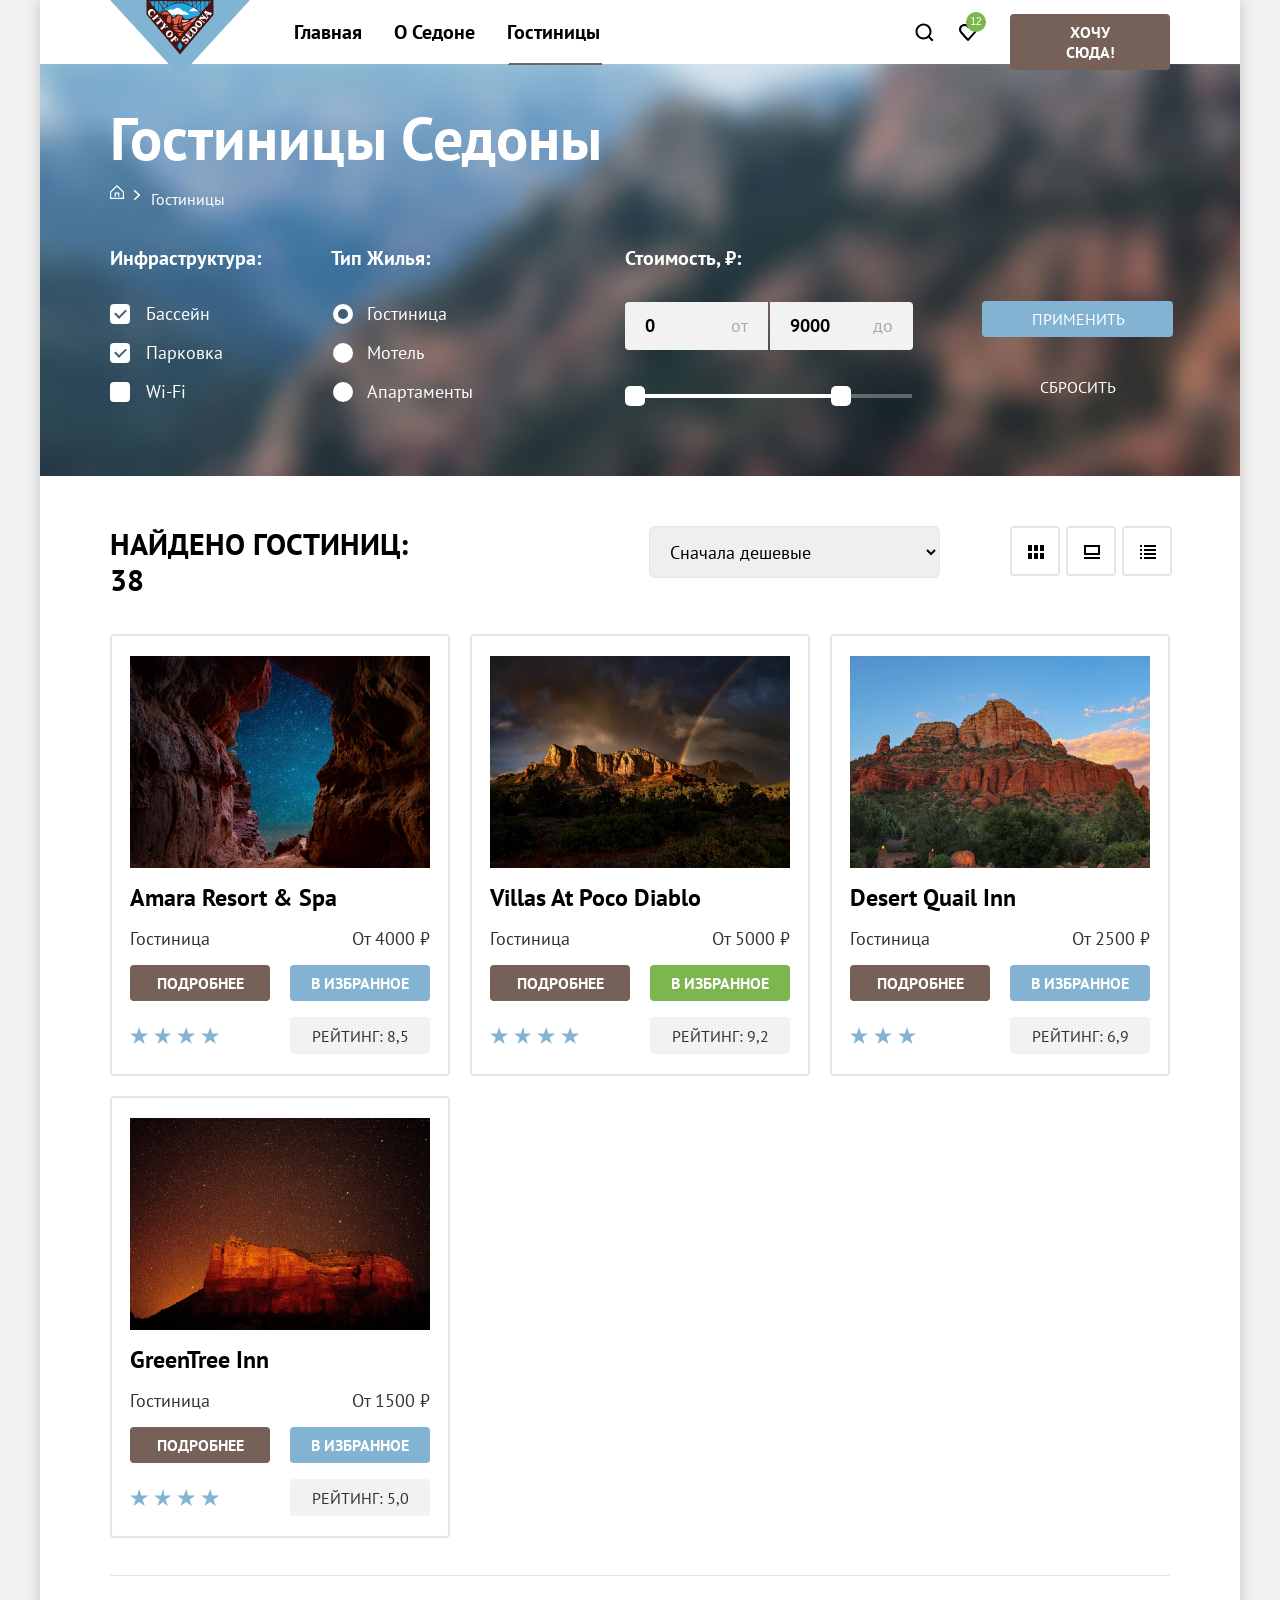
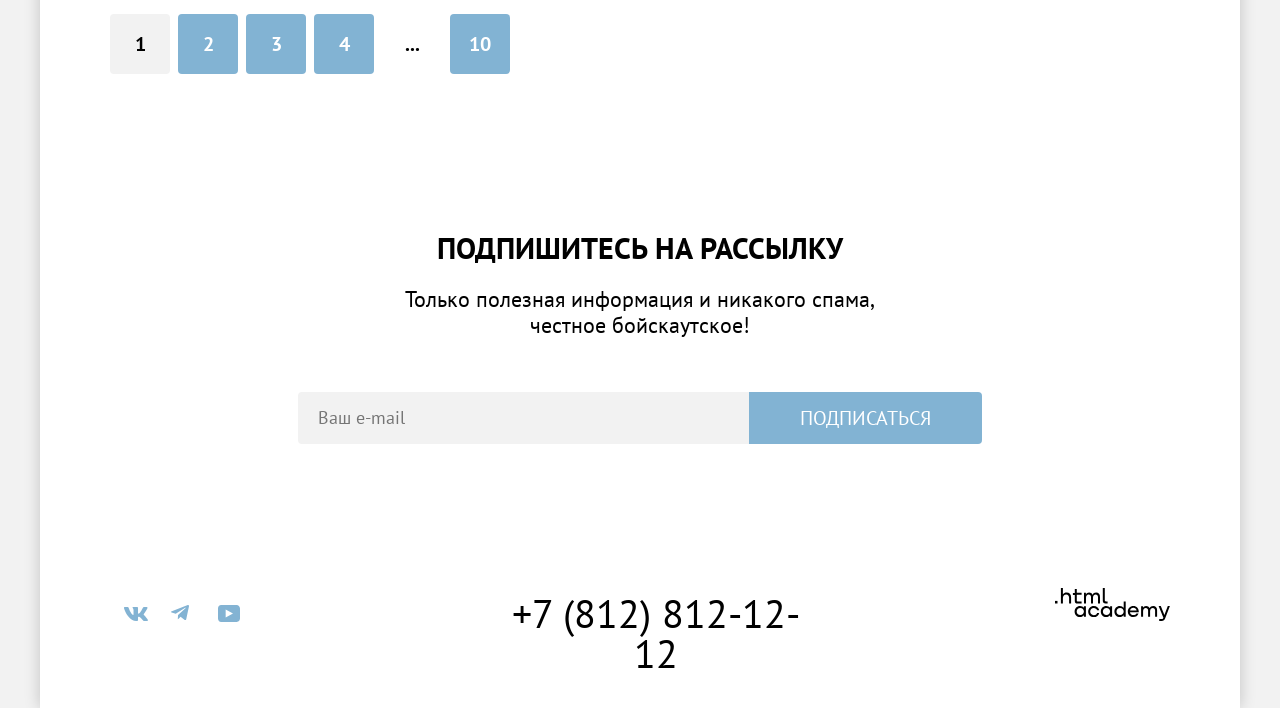
==== commit 0ba18157: "Обновляет проект" ====
--- a/catalog.html
+++ b/catalog.html
@@ -1,446 +1,366 @@
-<!doctype html>
+<!DOCTYPE html>
 <html lang="ru">
+
   <head>
-    <meta charset="utf-8" />
-    <link rel="stylesheet" href="./styles/style.css" />
-    <title>Седона: Каталог</title>
+    <meta charset="utf-8">
+    <title>Каталог</title>
+    <link rel="stylesheet" href="styles/styles.css">
+    <link rel="icon" href="favicon.ico">
+    <link rel="icon" type="images/png" href="images/favicon.png">
   </head>
+
   <body>
-    <div class="container">
+    <div class="page">
       <header class="header">
-        <a href="#" class="logo-link">
-          <img
-            class="logo"
-            src="./img/logo.svg"
-            alt="Логотип города"
-            width="140"
-            height="70"
-          />
+        <a class="logo-sedona-link" href="https://htmlacademy.ru/">
+          <img class="logo-sedona" src="images/logo-sedona.svg" width="140" height="70" alt="Логотип Седона">
         </a>
         <nav class="nav">
-          <ul class="menu">
-            <li class="menu-item">
-              <a class="menu-link" href="./index.html">Главная</a>
-            </li>
-            <li class="menu-item">
-              <a class="menu-link" href="#">О Седоне</a>
-            </li>
-            <li class="menu-item menu-item-active">
-              <a class="menu-link" href="#">Гостиницы</a>
+          <ul class="nav-list">
+            <li class="nav-item">
+              <a class="nav-link" href="index.html">Главная</a>
+            </li>
+            <li class="nav-item">
+              <a class="nav-link" href="#">О Седоне</a>
+            </li>
+            <li class="nav-item activ-page-hotels">
+              <a class="nav-link" href="catalog.html">Гостиницы</a>
             </li>
           </ul>
-          <ul class="user-menu">
-            <li class="user-item">
-              <a class="search-link" href="">
-                <svg
-                  width="20"
-                  height="20"
-                  viewBox="0 0 20 20"
-                  fill="none"
-                  xmlns="http://www.w3.org/2000/svg"
-                >
-                  <path
-                    d="M19.5 18.0083L15.8 14.3287C16.8 13.0359 17.5 11.3453 17.5 9.4558C17.5 5.08011 13.9 1.5 9.5 1.5C5.1 1.5 1.5 5.17956 1.5 9.55525C1.5 13.9309 5.1 17.511 9.5 17.511C11.3 17.511 13 16.9144 14.4 15.8204L18.1 19.5L19.5 18.0083ZM9.5 15.5221C6.2 15.5221 3.5 12.837 3.5 9.55525C3.5 6.27348 6.2 3.5884 9.5 3.5884C12.8 3.5884 15.5 6.27348 15.5 9.55525C15.5 12.837 12.8 15.5221 9.5 15.5221Z"
-                    fill="currentColor"
-                  />
-                </svg>
-                <span class="visually-hidden">Поиск по сайту</span>
-              </a>
-            </li>
-            <li class="user-item">
-              <a class="favourite" href="">
-                <svg
-                  width="20"
-                  height="20"
-                  viewBox="0 0 20 20"
-                  fill="none"
-                  xmlns="http://www.w3.org/2000/svg"
-                >
-                  <path
-                    d="M9.9 19C9.6 19 9.3 18.9 9.1 18.6C3.7 12.5 2.4 11.1 2.1 10.7C1.4 9.8 1 8.6 1 7.4C1 4.4 3.4 2 6.5 2C7.8 2 9 2.5 10 3.3C11 2.5 12.3 2 13.5 2C16.5 2 19 4.4 19 7.4C19 8.7 18.5 9.9 17.7 10.8L10.7 18.7C10.5 18.9 10.3 19 9.9 19ZM3.9 9.5C4.2 9.9 7.4 13.5 10 16.4L16.2 9.4C16.7 8.9 16.9 8.2 16.9 7.4C16.9 5.6 15.4 4.1 13.6 4.1C12.6 4.1 11.6 4.6 10.9 5.4C10.6 5.7 10.3 5.8 10 5.8C9.7 5.8 9.4 5.6 9.2 5.4C8.5 4.6 7.5 4.1 6.5 4.1C4.7 4.1 3.2 5.6 3.2 7.4C3.1 8.3 3.5 9 3.9 9.5C3.8 9.5 3.8 9.5 3.9 9.5Z"
-                    fill="currentColor"
-                  />
-                </svg>
+          <ul class="nav-user">
+            <li class="nav-user-item">
+              <a class="search" href="#">
+                <span class="visually-hidden">Поиск</span>
+              </a>
+            </li>
+            <li class="nav-user-item">
+              <a class="favorites" href="#">
                 <span class="visually-hidden">Избранное</span>
-                <span class="favourite-count">12</span>
-              </a>
-            </li>
-            <li>
-              <a class="button standard-button standard-button-text " href=""
-                >Хочу сюда!</a
-              >
+                <span class="number-favorites">12</span>
+              </a>
+            </li>
+            <li class="nav-user-item nav-button">
+              <a class="button-wish" href="#">Хочу сюда!</a>
             </li>
           </ul>
         </nav>
       </header>
-      <main class="main">
-        <section class="filters">
-          <h1 class="hotels">Гостиницы Седоны</h1>
-          <ul class="crumbs">
-            <li class="crumbs-item">
-              <a class="crumbs-link home-link" href="./index.html">
-                <span class="visually-hidden">Главная</span>
-              </a>
-            </li>
-            <li class="crumbs-item">
-              <a class="crumbs-link" href="#">Гостиницы</a>
+
+      <main class="main-inner">
+        <div class="inner">
+          <header class="inner-header">
+            <h1 class="inner-header-title">Гостиницы Седоны</h1>
+            <ul class="breadcrumbs">
+              <li class="breadcrumbs-item">
+                <a class="breadcrumbs-link breadcrumbs-home" href="index.html">
+                  <span class="visually-hidden">Домой</span>
+                </a>
+              </li>
+              <li class="breadcrumbs-item">
+                <a class="breadcrumbs-link">Гостиницы</a>
+              </li>
+            </ul>
+          </header>
+
+
+          <form class="filters" action="https://echo.htmlacademy.ru/" method="get">
+            <h2 class="visually-hidden">Фильтры</h2>
+            <fieldset class="filter-box comfort-box">
+              <legend class="filter-title">Инфраструктура:</legend>
+              <ul class="filter-list">
+                <li class="filter-item">
+                  <input class="filter-check control visually-hidden" type="checkbox" name="pool" id="pool" checked>
+                  <label class="filter-label control-label checkbox" for="pool">Бассейн</label>
+                </li>
+                <li class="filter-item">
+                  <input class="filter-check control visually-hidden" type="checkbox" name="parking" id="parking"
+                    checked>
+                  <label class="filter-label control-label checkbox" for="parking">Парковка</label>
+                </li>
+                <li class="filter-item">
+                  <input class="filter-check control visually-hidden" type="checkbox" name="wi-fi" id="wi-fi">
+                  <label class="filter-label control-label checkbox" for="wi-fi">Wi-Fi</label>
+                </li>
+              </ul>
+            </fieldset>
+            <fieldset class="filter-box type-box">
+              <legend class="filter-title">Тип жилья:</legend>
+              <ul class="filter-list">
+                <li class="filter-item">
+                  <input class="filter-check control visually-hidden" type="radio" name="type-house" id="hotel"
+                    value="hotel" checked>
+                  <label class="filter-label control-label radiobox" for="hotel">Гостиница</label>
+                </li>
+                <li class="filter-item">
+                  <input class="filter-check control visually-hidden" type="radio" name="type-house" id="motel"
+                    value="motel">
+                  <label class="filter-label control-label radiobox" for="motel">Мотель</label>
+                </li>
+                <li class="filter-item">
+                  <input class="filter-check control visually-hidden" type="radio" name="type-house" id="apartments"
+                    value="apartments">
+                  <label class="filter-label control-label radiobox" for="apartments">Апартаменты</label>
+                </li>
+              </ul>
+            </fieldset>
+            <fieldset class="filter-box price-box">
+              <legend class="filter-title">Стоимость, ₽:</legend>
+              <ul class="range-form">
+                <li class="range-item">
+                  <input class="range-input input-min" type="number" name="min-price" id="min-price" value="0">
+                  <label class="range-label label-min" for="min-price">от</label>
+                </li>
+                <li class="range-item">
+                  <input class="range-input input-max" type="number" name="max-price" id="max-price" value="9000">
+                  <label class="range-label label-max" for="max-price">до</label>
+                </li>
+              </ul>
+              <div class="range-box">
+                <div class="range-scale">
+                  <div class="range-bar" style="left: 0; width: 226px">
+                    <button class="range-toggle toggle-min" type="button">
+                      <span class="visually-hidden">Изменить минимальную цену</span>
+                    </button>
+                    <button class="range-toggle toggle-max" type="button">
+                      <span class="visually-hidden">Изменить максимальную цену</span>
+                    </button>
+                  </div>
+                </div>
+              </div>
+            </fieldset>
+            <div class="button-filter">
+              <button class="button-look" type="submit">Применить</button>
+              <button class="button-reset" type="submit">Сбросить</button>
+            </div>
+          </form>
+        </div>
+
+        <div class="inner-hotel">
+          <section class="sorting">
+            <h3 class="sorting-title">Найдено гостиниц: 38</h3>
+            <select class="sorting-control" aria-label="Сортировка">
+              <option value="cheap">Сначала дешевые</option>
+              <option value="popular">Сначала популярные</option>
+              <option value="expensive">Сначала дорогие</option>
+            </select>
+            <ul class="view-lists">
+              <li class="view-item">
+                <a class="view-cards dark-border" href="#">
+                  <span class="visually-hidden">Показать карточки</span>
+                </a>
+              </li>
+              <li class="view-item light-border">
+                <a class="view-card" href="#">
+                  <span class="visually-hidden">Показать карточку</span>
+                </a>
+              </li>
+              <li class="view-item">
+                <a class="view-list" href="#">
+                  <span class="visually-hidden">Показать список</span>
+                </a>
+              </li>
+            </ul>
+          </section>
+          <section class="cards-hotels">
+            <h2 class="visually-hidden">Карточки отелей</h2>
+            <ul class="card-list">
+              <li class="card">
+                <a class="card-link" href="#">
+                  <img class="card-img" src="./images/hotels/amara.jpg" width="300" height="212"
+                    alt="фото гостиницы Amara Resort & Spa">
+                  <h2 class="card-title">Amara Resort & Spa</h2>
+                </a>
+                <div class="card-text">
+                  <span class="description">Гостиница</span>
+                  <span class="description-price">От 4000 ₽</span>
+                </div>
+                <div class="buttons">
+                  <a class="link-details" href="#">подробнее</a>
+                  <button class="button-favorites" type="submit">в избранное</button>
+                </div>
+                <div class="rating">
+                  <span class="rating-stars stars-four"></span>
+                  <span class="visually-hidden">Рейтинг гостиницы - 4 звезды</span>
+                  <span class="rating-text">Рейтинг: 8,5</span>
+                </div>
+              </li>
+              <li class="card">
+                <a class="card-link" href="#">
+                  <img class="card-img" src="./images/hotels/diablo.jpg" width="300" height="212"
+                    alt="фото гостиницы Villas at Poco Diablo">
+                  <h2 class="card-title">Villas at Poco Diablo</h2>
+                </a>
+                <div class="card-text">
+                  <span class="description">Гостиница</span>
+                  <span class="description-price">От 5000 ₽</span>
+                </div>
+                <div class="buttons">
+                  <a class="link-details" href="#">подробнее</a>
+                  <button class="button-favorites added-favorites" type="submit">в избранное</button>
+                </div>
+                <div class="rating">
+                  <span class="rating-stars stars-four"></span>
+                  <span class="visually-hidden">Рейтинг гостиницы - 4 звезды</span>
+                  <span class="rating-text">Рейтинг: 9,2</span>
+                </div>
+              </li>
+              <li class="card">
+                <a class="card-link" href="#">
+                  <img class="card-img" src="./images/hotels/desert.jpg" width="300" height="212"
+                    alt="фото гостиницы Desert Quail Inn">
+                  <h2 class="card-title">Desert Quail Inn</h2>
+                </a>
+                <div class="card-text">
+                  <span class="description">Гостиница</span>
+                  <span class="description-price">От 2500 ₽</span>
+                </div>
+                <div class="buttons">
+                  <a class="link-details" href="#">подробнее</a>
+                  <button class="button-favorites" type="submit">в избранное</button>
+                </div>
+                <div class="rating">
+                  <span class="rating-stars stars-three"></span>
+                  <span class="visually-hidden">Рейтинг гостиницы - 3 звезды</span>
+                  <span class="rating-text">Рейтинг: 6,9</span>
+                </div>
+              </li>
+              <li class="card">
+                <a class="card-link" href="#">
+                  <img class="card-img" src="./images/hotels/greentree.jpg" width="300" height="212"
+                    alt="фото гостиницы GreenTree Inn">
+                  <h2 class="card-title">GreenTree Inn</h2>
+                </a>
+                <div class="card-text">
+                  <span class="description">Гостиница</span>
+                  <span class="description-price">От 1500 ₽</span>
+                </div>
+                <div class="buttons">
+                  <a class="link-details" href="#">подробнее</a>
+                  <button class="button-favorites" type="submit">в избранное</button>
+                </div>
+                <div class="rating">
+                  <span class="rating-stars stars-four"></span>
+                  <span class="visually-hidden">Рейтинг гостиницы - 2 звезды</span>
+                  <span class="rating-text">Рейтинг: 5,0</span>
+                </div>
+              </li>
+            </ul>
+          </section>
+          <ul class="pagins">
+            <li>
+              <a class="pagins-link pagins-active">1</a>
+            </li>
+            <li>
+              <a class="pagins-link" href="#">2</a>
+            </li>
+            <li>
+              <a class="pagins-link" href="#">3</a>
+            </li>
+            <li>
+              <a class="pagins-link" href="#">4</a>
+            </li>
+            <li>
+              <a class="pagins-link pagins-empty" href="#">...</a>
+            </li>
+            <li>
+              <a class="pagins-link" href="#">10</a>
             </li>
           </ul>
-          
-          <div class="filter-set">
-            <h2 class="visually-hidden">Фильтр гостиниц</h2>
-            <form
-              class="filter-form"
-              action="https://echo.htmlacademy.ru/courses"
-              method="get"
-            >
-            <fieldset class="filter-box">
-                <legend class="filter-title">Инфраструктура:</legend>
-                <ul class="filter-list">
-                  <li class="filter-item">
-                    <input class="filter-check visually-hidden control" type="checkbox" name="pool" id="pool" checked>
-                    <label class="filter-label control-label checkbox" for="pool">Бассейн</label>
-                  </li>
-                  <li class="filter-item">
-                    <input class="filter-check visually-hidden control" type="checkbox" name="parking"  id="parking" checked>
-                    <label class="filter-label control-label checkbox" for="parking">Парковка</label>
-                  </li>
-                  <li class="filter-item">
-                    <input class="filter-check visually-hidden control" type="checkbox" name="wi-fi" id="wi-fi">
-                    <label class="filter-label control-label checkbox" for="wi-fi">Wi-Fi</label>
-                  </li>
-                </ul>
-              </fieldset>
-              <fieldset class="filter-box">
-                <legend class="filter-title">Тип Жилья:</legend>
-                <ul class="filter-list">
-                  <li class="filter-item">
-                      <input class="filter-check visually-hidden control" type="radio" name="type" id="hotel" value="hotel" checked>
-                      <label class="filter-label control-label radio-btn" for="hotel">Гостиница </label>
-                  </li>
-                  <li class="filter-item">
-                      <input class="filter-check visually-hidden control" type="radio" name="type" id="motel"  value="motel">
-                       <label class="filter-label control-label radio-btn" for="motel">Мотель</label>
-                  </li>
-                  <li class="filter-item">
-                      <input class="filter-check visually-hidden control" type="radio" name="type"  id="appart" value="appart">
-                       <label class="filter-label control-label radio-btn" for="appart">Апартаменты</label>
-                  </li>
-                </ul>
-              </fieldset>
-              <fieldset class="filter-box price-box">
-                <legend class="filter-title">Стоимость, ₽:</legend>
-                <div class="range-inputs-wrapper">
-                  <label class="range-label">
-                    <span class="range-label-text"> от</span>
-                    <input class="range-input" type="number" name="min-price" value="0" placeholder="от">
-                  </label>
-                  <label class="range-label">
-                     <span class="range-label-text">  до</span>
-                    <input class="range-input" type="number" name="max-price" value="9000">
-                  </label>
-                </div>
-                <div class="range">
-                  <div class="range-scale">
-                    <div class="range-bar" style="left: 0; width: 226px">
-                      <button class="range-toggle toggle-min" type="button">
-                        <span class="visually-hidden">Изменить минимальную цену</span>
-                      </button>
-                      <button class="range-toggle toggle-max" type="button">
-                        <span class="visually-hidden">Изменить максимальную цену</span>
-                      </button>
-                    </div>
-                  </div>
-                </div>
-              </fieldset>
-              <div class="btn-section">
-                <button class="filter-button" type="submit">Применить</button>
-                <button class="filter-button btn-reset" type="reset">Сбросить</button>
-              </div>
-            </form>
-          </div>
-        </section>
-        <section class="catalog">
-          <div class="result-filter">
-            <h2 class="search-title ">
-              Найдено гостиниц: <span class="hotels-number">38</span>
-            </h2>
-            <select class="select-control" aria-label="Сортировка">
-              <option value="cheap">Сначала дешевые</option>
-              <option value="expensive">Сначала дорогие</option>
-              <option value="popular">По популярности</option>
-            </select>
-            <ul class="view-list">
-              <li class="view-item">
-                <a class="view-link tiles" href="#">
-                 <span class="visually-hidden">Показать плитками</span>
-                </a>
-              </li>
-              <li class="view-item">
-                <a class="view-link slideshow" href="#">
-                  <span class="visually-hidden">Показать слайдшоу</span>
-                </a>
-              </li>
-              <li class="view-item ">
-                <a class="view-link list" href="#">
-                  <span class="visually-hidden">Показать списком</span>
-                </a>
-              </li>
-           </ul>
-          </div>
-          <h2 class="visually-hidden"> Каталог гостиниц </h2>
-           <ul class="cat-list">
-             <li class="cat-item">
-               <a class="card-img-link" href="#">
-                <img class="hotel-photo" src="./img/amara.jpg"  alt="фото отеля 'Amara Resort & Spa'">
-               </a>
-               <a class="card-title-link" href="#">
-                <h3 class="card-title hot-title">Amara Resort & Spa</h3>
-               </a>
-               <div class="card-text card-info">
-                <p class="hot-text">Гостиница</p>
-                <p class="hot-text">От 4000 ₽</p>
-               </div>
-               <div class=" card-info">
-                 <a class="button  standard-button-text card-btn" src="#"> Подробнее</a>
-                 <button class="button standard-button-text card-btn favourite-btn" type="button"> в избранное</button>
-               </div>
-               <div class="card-info rating">
-                <span class="stars stars-four"></span>
-                <span class="rating-text">Рейтинг: 8,5</span>
-               </div>
-             </li>
-             <li class="cat-item">
-                <a class="card-img-link" href="#">
-                  <img class="hotel-photo" src="./img/villas.jpg"  alt="фото отеля 'Villas at Poco Diablo'">
-                </a>
-                <a class="card-title-link" href="#">
-                  <h3 class="card-title hot-title">Villas at Poco Diablo</h3>
-                </a>
-               <div class="card-text card-info">
-                <p class="hot-text">Гостиница</p>
-                <p class="hot-text">От 5000 ₽</p>
-               </div>
-               <div class="card-info">
-                 <a class="button standard-button-text card-btn" src="#"> Подробнее</a>
-                 <button class="button standard-button-text card-btn favourite-btn-picked" type="button"> в избранное</button>
-               </div>
-               <div class="card-info rating">
-                <span class="stars stars-four"></span>
-                <span class="rating-text">Рейтинг: 9,2</span>
-               </div>
-             </li>
-             <li class="cat-item">
-                <a class="card-img-link" href="#">
-                  <img class="hotel-photo" src="./img/desert-quail.jpg"  alt="фото отеля 'Desert Quail Inn'">
-                </a>
-                <a class="card-title-link" href="#">
-                  <h3 class="card-title hot-title">Desert Quail Inn</h3>
-                </a>
-               <div class="card-text card-info">
-                <p class="hot-text">Гостиница</p>
-                <p class="hot-text">От 2500 ₽</p>
-               </div>
-               <div class="card-info">
-                 <a class="button standard-button-text card-btn" src="#"> Подробнее</a>
-                 <button class="button standard-button-text card-btn favourite-btn" type="button"> в избранное</button>
-               </div>
-               <div class="card-info rating">
-                <span class="stars stars-three"></span>
-                <span class="rating-text">Рейтинг: 6,9</span>
-               </div>
-             </li>
-             <li class="cat-item">
-                <a class="card-img-link" href="#">
-                  <img class="hotel-photo" src="./img/green-tree.jpg"  alt="фото отеля 'GreenTree Inn'">
-                  </a>
-                <a class="card-title-link" href="#">
-                  <h3 class="card-title hot-title">GreenTree Inn</h3>
-                </a>
-               <div class="card-text card-info">
-                <p class="hot-text">Гостиница</p>
-                <p class="hot-text">От 1500 ₽</p>
-               </div>
-               <div class="card-info">
-                 <a class="button standard-button-text card-btn" src="#"> Подробнее</a>
-                 <button class="button standard-button-text card-btn favourite-btn" type="button"> в избранное</button>
-               </div>
-               <div class="card-info rating">
-                <span class="stars stars-two"></span>
-                <span class="rating-text">Рейтинг: 5,0</span>
-               </div>
-             </li>
-           </ul>
-          <div class="pagination">
-            <ul class="pag-list">
-              <li>
-                <a class="pag-btn pag-active" href="#">1</a>
-              </li>
-              <li>
-                <a class="pag-btn" href="#">2</a>
-              </li>
-              <li>
-                <a class="pag-btn" href="#">3</a>
-              </li>
-              <li>
-                <a class="pag-btn" href="#">4</a>
-              </li>
-              <li>
-                <a class="pag-btn pag-empty" href="#">...</a>
-              </li>
-              <li>
-                <a class="pag-btn" href="#">10</a>
-              </li>
-          </div>
-        </section>
+        </div>
+
+        <section class="sub">
+          <h2 class="sub-title">Подпишитесь на рассылку</h2>
+          <p class="sub-text">Только полезная информация и никакого спама, <br>честное бойскаутское!</p>
+          <form class="sub-form" action="https://echo.htmlacademy.ru/" method="post">
+            <input class="input-email" type="email" name="email" placeholder="Ваш e-mail" required>
+            <button class="button-sub" type="submit">Подписаться</button>
+          </form>
         </section>
       </main>
-      <footer>
-        <section class="subscription">
-          <h2 class="block-title subscription-title">
-            Подпишитесь на рассылку
-          </h2>
-          <p class="block-text subscription-text">
-            Только полезная информация и никакого спама, честное бойскаутское!
-          </p>
-          <form
-            class="subsciption-form"
-            action="https://echo.htmlacademy.ru/courses"
-            method="post"
-          >
-            <input
-              class="subscription-field cat-field"
-              type="email"
-              placeholder="Ваш e-mail"
-              name="subscribe" required
-            />
-            <button class="button button-text subcription-button" type="submit">
-              Подписаться
-            </button>
-          </form>
-        </section>
-        <section class="footer-menu">
-          <h2 class="visually-hidden">Контакты</h2>
-          <ul class="footer-item socials">
-            <li>
-              <a class="social-link" href="#">
-                <svg
-                  width="24"
-                  height="14"
-                  viewBox="0 0 24 14"
-                  fill="none"
-                  xmlns="http://www.w3.org/2000/svg"
-                >
-                  <path
-                    fill-rule="evenodd"
-                    clip-rule="evenodd"
+
+      <footer class="page-footer">
+        <section class="socials">
+          <h2 class="visually-hidden">Социальные сети</h2>
+          <ul class="socials-list">
+            <li class="socials-item">
+              <a class="socials-link vkontakte" href="https://vk.com/htmlacademy">
+                <svg width="24" height="14" viewBox="0 0 24 14" fill="none" xmlns="http://www.w3.org/2000/svg">
+                  <path fill-rule="evenodd" clip-rule="evenodd"
                     d="M23.45 0.948C23.616 0.402 23.45 0 22.655 0H20.03C19.362 0 19.054 0.347 18.887 0.73C18.887 0.73 17.552 3.926 15.661 6.002C15.049 6.604 14.771 6.795 14.437 6.795C14.27 6.795 14.019 6.604 14.019 6.057V0.948C14.019 0.292 13.835 0 13.279 0H9.151C8.734 0 8.483 0.304 8.483 0.593C8.483 1.214 9.429 1.358 9.526 3.106V6.904C9.526 7.737 9.373 7.888 9.039 7.888C8.149 7.888 5.984 4.677 4.699 1.003C4.45 0.288 4.198 0 3.527 0H0.9C0.15 0 0 0.347 0 0.73C0 1.412 0.89 4.8 4.145 9.281C6.315 12.341 9.37 14 12.153 14C13.822 14 14.028 13.632 14.028 12.997V10.684C14.028 9.947 14.186 9.8 14.715 9.8C15.105 9.8 15.772 9.992 17.33 11.467C19.11 13.216 19.403 14 20.405 14H23.03C23.78 14 24.156 13.632 23.94 12.904C23.702 12.18 22.852 11.129 21.725 9.882C21.113 9.172 20.195 8.407 19.916 8.024C19.527 7.533 19.638 7.314 19.916 6.877C19.916 6.877 23.116 2.451 23.449 0.948H23.45Z"
-                    fill="currentColor"
-                  />
+                    fill="currentColor" />
                 </svg>
-                <span class="visually-hidden">Ссылка на ВК</span>
-              </a>
-            </li>
-            <li>
-              <a class="social-link" href="#">
-                <svg
-                  width="18"
-                  height="16"
-                  viewBox="0 0 18 16"
-                  fill="none"
-                  xmlns="http://www.w3.org/2000/svg"
-                >
+                <span class="visually-hidden">Vkontakte</span>
+              </a>
+            </li>
+            <li class="socials-item">
+              <a class="socials-link telegram" href="https://t.me/htmlacademy ">
+                <svg width="18" height="16" viewBox="0 0 18 16" fill="none" xmlns="http://www.w3.org/2000/svg">
                   <path
                     d="M16.785 0.0992597L0.840489 6.24776C-0.247661 6.68481 -0.241365 7.29184 0.640845 7.56253L4.73445 8.83953L14.2058 2.8637C14.6537 2.59121 15.0629 2.7378 14.7265 3.03636L7.05283 9.96185H7.05103L7.05283 9.96275L6.77045 14.1823C7.18413 14.1823 7.36669 13.9925 7.59871 13.7686L9.58705 11.8351L13.7229 14.89C14.4855 15.31 15.0332 15.0941 15.2229 14.1841L17.9379 1.38885C18.2158 0.274623 17.5126 -0.229883 16.785 0.0992597Z"
-                    fill="currentColor"
-                  />
+                    fill="currentColor" />
                 </svg>
-                <span class="visually-hidden">Ссылка на Телеграмм</span>
-              </a>
-            </li>
-            <li>
-              <a class="social-link" href="#">
-                <svg
-                  width="22"
-                  height="17"
-                  viewBox="0 0 22 17"
-                  fill="none"
-                  xmlns="http://www.w3.org/2000/svg"
-                >
+                <span class="visually-hidden">Telegram</span>
+              </a>
+            </li>
+            <li class="socials-item">
+              <a class="socials-link youtube" href="https://www.youtube.com/user/htmlacademyru">
+                <svg width="22" height="17" viewBox="0 0 22 17" fill="none" xmlns="http://www.w3.org/2000/svg">
                   <path
                     d="M18.607 0H3.17413C1.31343 0 0 1.59375 0 3.4V13.4937C0 15.4062 1.31343 17 3.17413 17H18.8259C20.4677 17 22 15.4062 22 13.6V3.4C21.7811 1.59375 20.4677 0 18.607 0ZM7.66169 12.5375V4.4625L14.995 8.5L7.66169 12.5375Z"
-                    fill="currentColor"
-                  />
+                    fill="currentColor" />
                 </svg>
-                <span class="visually-hidden">Ссылка на YouTube</span>
+                <span class="visually-hidden">Youtube</span>
               </a>
             </li>
           </ul>
-          <div class="footer-item">
-            <a class="tel" href="tel:+78128121212">+7 (812) 812-12-12</a>
-          </div>
-          <div class="footer-item">
-            <a class="refrence-link" href="#">
-              <svg
-                width="115"
-                height="33"
-                viewBox="0 0 115 33"
-                role="img"
-                aria-label="HTML Academy логотип-ссылка"
-                fill="none"
-                xmlns="http://www.w3.org/2000/svg"
-              >
-                <path d="M0 12.9V15.5H2.5V12.9H0Z" fill="currentColor" />
-                <path
-                  d="M11.6 4.5C10 4.5 8.8 5.2 8 6.2H7.9V0H5.9V15.5H7.9V10.2C7.9 8.1 9.2 6.6 11.2 6.6C13 6.6 14.1 8 14.1 9.8V15.5H16.1V9.4C16.2 6.4 14.3 4.5 11.6 4.5Z"
-                  fill="currentColor"
-                />
-                <path
-                  d="M26.6 4.8H21.8V1.1H19.8V4.9H17.9V6.9H19.8V12.9C19.8 14.6 20.8 15.6 22.5 15.6H26.6V13.6H22.9C22.2 13.6 21.8 13.2 21.8 12.5V6.8H26.6V4.8Z"
-                  fill="currentColor"
-                />
-                <path
-                  d="M41.1 4.6C39.5 4.6 38.2 5.4 37.6 6.7H37.5C36.9 5.5 35.7 4.6 34.1 4.6C32.7 4.6 31.6 5.4 31 6.4H30.9V4.8H29V15.4H31V10C31 8 32 6.5 33.6 6.5C35.1 6.5 36 7.5 36 9.1V15.4H38V9.8C38 7.4 39.4 6.5 40.6 6.5C42.1 6.5 43 7.5 43 9.1V15.4H45V8.9C45.1 6.4 43.6 4.6 41.1 4.6Z"
-                  fill="currentColor"
-                />
-                <path
-                  d="M47.8 12.7C47.8 14.4 48.8 15.4 50.6 15.4H52.6V13.4H50.9C50.2 13.4 49.8 13 49.8 12.3V0H47.8V12.7Z"
-                  fill="currentColor"
-                />
-                <path
-                  d="M28.9 19.7C28 18.6 26.7 17.9 25 17.9C21.9 17.9 19.6 20.2 19.6 23.5C19.6 26.8 21.9 29.1 25 29.1C26.8 29.1 28 28.3 28.8 27.2H28.9V28.8H30.9V18.2H28.9V19.7ZM25.3 27.1C23.1 27.1 21.7 25.5 21.7 23.5C21.7 21.5 23.1 19.9 25.3 19.9C27.5 19.9 28.9 21.5 28.9 23.5C28.9 25.4 27.5 27.1 25.3 27.1Z"
-                  fill="currentColor"
-                />
-                <path
-                  d="M44.2 22C43.7 19.6 41.6 17.9 38.8 17.9C35.4 17.9 33.2 20.4 33.2 23.5C33.2 26.6 35.4 29.1 38.8 29.1C41.6 29.1 43.7 27.3 44.2 24.9H42.1C41.7 26.2 40.4 27.2 38.8 27.2C36.6 27.2 35.2 25.6 35.2 23.6C35.2 21.6 36.6 20 38.8 20C40.4 20 41.6 21 42.1 22.2H44.2V22Z"
-                  fill="currentColor"
-                />
-                <path
-                  d="M55.1 19.7C54.2 18.6 52.9 17.9 51.2 17.9C48.1 17.9 45.8 20.2 45.8 23.5C45.8 26.8 48.1 29.1 51.2 29.1C53 29.1 54.2 28.3 55 27.2H55.1V28.8H57.1V18.2H55.1V19.7ZM51.5 27.1C49.3 27.1 47.9 25.5 47.9 23.5C47.9 21.5 49.3 19.9 51.5 19.9C53.7 19.9 55.1 21.5 55.1 23.5C55.1 25.4 53.6 27.1 51.5 27.1Z"
-                  fill="currentColor"
-                />
-                <path
-                  d="M68.7 19.8C67.8 18.7 66.5 17.9 64.8 17.9C61.7 17.9 59.4 20.2 59.4 23.5C59.4 26.8 61.6 29.1 64.8 29.1C66.5 29.1 67.8 28.3 68.6 27.3H68.7V28.8H70.7V13.4H68.7V19.8ZM65.1 27.1C62.9 27.1 61.5 25.5 61.5 23.5C61.5 21.5 62.9 19.9 65.1 19.9C67.3 19.9 68.7 21.5 68.7 23.5C68.6 25.5 67.2 27.1 65.1 27.1Z"
-                  fill="currentColor"
-                />
-                <path
-                  d="M78.3 17.9C75 17.9 72.8 20.4 72.8 23.5C72.8 26.5 74.9 29.1 78.3 29.1C80.8 29.1 82.8 27.8 83.5 25.5H81.4C80.9 26.5 79.8 27.1 78.4 27.1C76.5 27.1 75.1 25.8 75 24.2H83.8C84 20.6 81.8 17.9 78.3 17.9ZM78.3 19.8C80 19.8 81.3 20.8 81.6 22.4H75.1C75.4 20.9 76.6 19.8 78.3 19.8Z"
-                  fill="currentColor"
-                />
-                <path
-                  d="M98.2 17.9C96.6 17.9 95.3 18.7 94.6 19.9H94.5C93.9 18.7 92.7 17.9 91.1 17.9C89.7 17.9 88.6 18.6 88 19.7V18.2H86.1V28.8H88.1V23.4C88.1 21.4 89.1 20 90.7 19.9C92.2 19.9 93.1 20.9 93.1 22.5V28.8H95.1V23.2C95.1 20.8 96.5 19.9 97.7 19.9C99.2 19.9 100.1 20.9 100.1 22.5V28.8H102.1V22.3C102.2 19.7 100.7 17.9 98.2 17.9Z"
-                  fill="currentColor"
-                />
-                <path
-                  d="M109.4 27L105.8 18.1H103.6L108.4 29.7C108.1 30.6 107.7 30.9 106.7 30.9H104.2V32.9H106.7C108.5 32.9 109.5 32.1 110.2 30.3L114.9 18.1H112.8L109.4 27Z"
-                  fill="currentColor"
-                />
-              </svg>
-            </a>
-          </div>
+        </section>
+        <section class="contacts">
+          <h2 class="visually-hidden">Контакты</h2>
+          <a class="number" href="tel:+78128121212">+7 (812) 812-12-12</a>
+        </section>
+        <section class="creator">
+          <h2 class="visually-hidden">Лого академии</h2>
+          <a class="logo-academy-link" href="#">
+            <svg width="115" height="33" viewBox="0 0 115 33" role="img" aria-label="Logo academy" fill="none"
+              xmlns="http://www.w3.org/2000/svg">
+              <path d="M0 12.9V15.5H2.5V12.9H0Z" fill="currentColor" />
+              <path
+                d="M11.6 4.5C10 4.5 8.8 5.2 8 6.2H7.9V0H5.9V15.5H7.9V10.2C7.9 8.1 9.2 6.6 11.2 6.6C13 6.6 14.1 8 14.1 9.8V15.5H16.1V9.4C16.2 6.4 14.3 4.5 11.6 4.5Z"
+                fill="currentColor" />
+              <path
+                d="M26.6 4.8H21.8V1.1H19.8V4.9H17.9V6.9H19.8V12.9C19.8 14.6 20.8 15.6 22.5 15.6H26.6V13.6H22.9C22.2 13.6 21.8 13.2 21.8 12.5V6.8H26.6V4.8Z"
+                fill="currentColor" />
+              <path
+                d="M41.1 4.6C39.5 4.6 38.2 5.4 37.6 6.7H37.5C36.9 5.5 35.7 4.6 34.1 4.6C32.7 4.6 31.6 5.4 31 6.4H30.9V4.8H29V15.4H31V10C31 8 32 6.5 33.6 6.5C35.1 6.5 36 7.5 36 9.1V15.4H38V9.8C38 7.4 39.4 6.5 40.6 6.5C42.1 6.5 43 7.5 43 9.1V15.4H45V8.9C45.1 6.4 43.6 4.6 41.1 4.6Z"
+                fill="currentColor" />
+              <path d="M47.8 12.7C47.8 14.4 48.8 15.4 50.6 15.4H52.6V13.4H50.9C50.2 13.4 49.8 13 49.8 12.3V0H47.8V12.7Z"
+                fill="currentColor" />
+              <path
+                d="M28.9 19.7C28 18.6 26.7 17.9 25 17.9C21.9 17.9 19.6 20.2 19.6 23.5C19.6 26.8 21.9 29.1 25 29.1C26.8 29.1 28 28.3 28.8 27.2H28.9V28.8H30.9V18.2H28.9V19.7ZM25.3 27.1C23.1 27.1 21.7 25.5 21.7 23.5C21.7 21.5 23.1 19.9 25.3 19.9C27.5 19.9 28.9 21.5 28.9 23.5C28.9 25.4 27.5 27.1 25.3 27.1Z"
+                fill="currentColor" />
+              <path
+                d="M44.2 22C43.7 19.6 41.6 17.9 38.8 17.9C35.4 17.9 33.2 20.4 33.2 23.5C33.2 26.6 35.4 29.1 38.8 29.1C41.6 29.1 43.7 27.3 44.2 24.9H42.1C41.7 26.2 40.4 27.2 38.8 27.2C36.6 27.2 35.2 25.6 35.2 23.6C35.2 21.6 36.6 20 38.8 20C40.4 20 41.6 21 42.1 22.2H44.2V22Z"
+                fill="currentColor" />
+              <path
+                d="M55.1 19.7C54.2 18.6 52.9 17.9 51.2 17.9C48.1 17.9 45.8 20.2 45.8 23.5C45.8 26.8 48.1 29.1 51.2 29.1C53 29.1 54.2 28.3 55 27.2H55.1V28.8H57.1V18.2H55.1V19.7ZM51.5 27.1C49.3 27.1 47.9 25.5 47.9 23.5C47.9 21.5 49.3 19.9 51.5 19.9C53.7 19.9 55.1 21.5 55.1 23.5C55.1 25.4 53.6 27.1 51.5 27.1Z"
+                fill="currentColor" />
+              <path
+                d="M68.7 19.8C67.8 18.7 66.5 17.9 64.8 17.9C61.7 17.9 59.4 20.2 59.4 23.5C59.4 26.8 61.6 29.1 64.8 29.1C66.5 29.1 67.8 28.3 68.6 27.3H68.7V28.8H70.7V13.4H68.7V19.8ZM65.1 27.1C62.9 27.1 61.5 25.5 61.5 23.5C61.5 21.5 62.9 19.9 65.1 19.9C67.3 19.9 68.7 21.5 68.7 23.5C68.6 25.5 67.2 27.1 65.1 27.1Z"
+                fill="currentColor" />
+              <path
+                d="M78.3 17.9C75 17.9 72.8 20.4 72.8 23.5C72.8 26.5 74.9 29.1 78.3 29.1C80.8 29.1 82.8 27.8 83.5 25.5H81.4C80.9 26.5 79.8 27.1 78.4 27.1C76.5 27.1 75.1 25.8 75 24.2H83.8C84 20.6 81.8 17.9 78.3 17.9ZM78.3 19.8C80 19.8 81.3 20.8 81.6 22.4H75.1C75.4 20.9 76.6 19.8 78.3 19.8Z"
+                fill="currentColor" />
+              <path
+                d="M98.2 17.9C96.6 17.9 95.3 18.7 94.6 19.9H94.5C93.9 18.7 92.7 17.9 91.1 17.9C89.7 17.9 88.6 18.6 88 19.7V18.2H86.1V28.8H88.1V23.4C88.1 21.4 89.1 20 90.7 19.9C92.2 19.9 93.1 20.9 93.1 22.5V28.8H95.1V23.2C95.1 20.8 96.5 19.9 97.7 19.9C99.2 19.9 100.1 20.9 100.1 22.5V28.8H102.1V22.3C102.2 19.7 100.7 17.9 98.2 17.9Z"
+                fill="currentColor" />
+              <path
+                d="M109.4 27L105.8 18.1H103.6L108.4 29.7C108.1 30.6 107.7 30.9 106.7 30.9H104.2V32.9H106.7C108.5 32.9 109.5 32.1 110.2 30.3L114.9 18.1H112.8L109.4 27Z"
+                fill="currentColor" />
+            </svg>
+          </a>
         </section>
       </footer>
     </div>
-
   </body>
+
 </html>
--- a/styles/styles.css
+++ b/styles/styles.css
@@ -0,0 +1,1708 @@
+@font-face {
+  font-family: "PT Sans";
+  font-weight: 400;
+  font-style: normal;
+  src: url("../fonts/ptsans-400.woff2") format("woff2");
+  font-display: swap;
+}
+
+@font-face {
+  font-family: "PT Sans";
+  font-weight: 700;
+  font-style: normal;
+  src: url("../fonts/ptsans-700.woff2") format("woff2");
+  font-display: swap;
+}
+
+.visually-hidden {
+  position: absolute;
+  width: 1px;
+  height: 1px;
+  margin: -1px;
+  padding: 0;
+  overflow: hidden;
+  border: 0;
+  clip: rect(0 0 0 0);
+}
+
+html {
+  height: 100%;
+}
+
+body {
+  margin: 0;
+  font-family: "PS Sans", sans-serif;
+  font-size: 18px;
+  line-height: 21px;
+  font-weight: 400;
+  background-color: #f2f2f2;
+  height: 100%;
+}
+
+.page {
+  background-color: #ffffff;
+  width: 1200px;
+  margin: 0 auto;
+  box-shadow: 0 0 15px 0 rgba(0, 0, 0, 0.2);
+  display: flex;
+  flex-direction: column;
+  min-height: 100%;
+}
+
+.header {
+  position: relative;
+  padding-left: 238px;
+  padding-right: 70px;
+}
+
+.logo-sedona-link {
+  position: absolute;
+  top: 0;
+  left: 70px;
+}
+
+.nav {
+  display: flex;
+  justify-content: space-between;
+}
+
+.nav-list {
+  display: flex;
+  flex-wrap: wrap;
+  width: 485px;
+  margin: 0;
+  padding: 0;
+  list-style: none;
+  color: #000000;
+}
+
+.nav-link {
+  display: block;
+  text-decoration: none;
+  color: #000000;
+  padding: 20px 16px;
+  font-family: PT Sans, sans-serif;
+  font-size: 20px;
+  line-height: 24px;
+  font-weight: 700;
+  text-align: center;
+}
+
+.activ-page-home {
+  position: relative;
+}
+
+.activ-page-home:before {
+  position: absolute;
+  content: "";
+  width: 68px;
+  height: 2px;
+  background-color: #756257;
+  bottom: -1px;
+  left: calc(50% - 35px);
+  z-index: 3;
+}
+
+.activ-page-hotels {
+  position: relative;
+}
+
+.activ-page-hotels:before {
+  position: absolute;
+  content: "";
+  width: 93px;
+  height: 2px;
+  background-color: #756257;
+  bottom: -1px;
+  left: calc(50% - 45px);
+  z-index: 3;
+}
+
+.nav-user {
+  display: flex;
+  flex-wrap: wrap;
+  justify-content: end;
+  align-items: center;
+  list-style: none;
+  margin: 0;
+  padding: 0;
+  width: 413px;
+  color: #ffffff;
+}
+
+.nav-button {
+  width: 160px;
+  height: 36px;
+  padding: 14px 0 14px 20px;
+}
+
+.nav-icon {
+  width: 44px;
+  height: 64px;
+}
+
+.search {
+  background: url("../images/icons/search.svg");
+  background-repeat: no-repeat;
+  background-position: center;
+  display: block;
+  width: 20px;
+  height: 20px;
+  padding: 22px 12px;
+}
+
+.favorites {
+  background: url("../images/icons/heart.svg");
+  background-repeat: no-repeat;
+  background-position: center;
+  display: block;
+  width: 20px;
+  height: 20px;
+  padding: 22px 12px;
+
+}
+
+.number-favorites {
+  font-size: 10px;
+  line-height: 10px;
+  font-weight: 400;
+  background-color: #7db54f;
+  color: #ffffff;
+  text-decoration: none;
+  padding: 3px 2px;
+  position: absolute;
+  top: 12px;
+  right: 254px;
+  min-width: 20px;
+  height: 20px;
+  border-radius: 10px;
+  box-sizing: border-box;
+  display: flex;
+  justify-content: center;
+  align-items: center;
+}
+
+.button-wish {
+  display: block;
+  padding: 8px 34px;
+  text-decoration: none;
+  text-align: center;
+  text-transform: uppercase;
+  color: #ffffff;
+  background-color: #756157;
+  font-family: PT Sans, sans-serif;
+  font-size: 16px;
+  line-height: 20px;
+  font-weight: 700;
+  border: none;
+  border-radius: 4px;
+
+}
+
+.main {
+  flex-grow: 1;
+}
+
+.welcome {
+  background-color: #334d57;
+  background-image: url("../images/separator.svg"), url("../images/index-background.jpg");
+  background-repeat: no-repeat;
+  background-size: 1200px 57px, cover;
+  background-position: left 0 bottom 0, 0 0;
+  padding-top: 51px;
+  padding-bottom: 82px;
+  min-height: 485px;
+  box-sizing: border-box;
+}
+
+.welcome-logo {
+  display: block;
+  margin: 0 auto;
+}
+
+.advertising {
+  text-align: center;
+}
+
+.advertising-title {
+  padding-top: 69px;
+  padding-bottom: 25px;
+  width: 651px;
+  margin: 0 auto;
+  font-family: PT Sans, sans-serif;
+  font-size: 30px;
+  line-height: 36px;
+  font-weight: 700;
+  text-transform: uppercase;
+}
+
+.advertising-text {
+  padding-bottom: 90px;
+  width: 651px;
+  margin: 0 auto;
+  font-family: PT Sans, sans-serif;
+  font-size: 22px;
+  line-height: 26px;
+  font-weight: 400;
+}
+
+.reasons-list {
+  display: grid;
+  grid-template-columns: 400px 400px 400px;
+  list-style: none;
+  padding: 0;
+  margin: 0;
+}
+
+.reasons-item {
+  min-height: 385px;
+}
+
+.reasons-title {
+  padding-top: 112px;
+  padding-bottom: 31px;
+  width: 230px;
+  margin: 0 auto;
+  font-family: PT Sans, sans-serif;
+  font-size: 24px;
+  line-height: 28px;
+  font-weight: 700;
+  text-transform: uppercase;
+  text-align: center;
+  position: relative;
+}
+
+.reasons-title::before {
+  position: absolute;
+  content: "";
+  width: 60px;
+  height: 2px;
+  background-color: rgba(0, 0, 0, 0.3);
+  bottom: 0;
+  left: calc(50% - 30px);
+  z-index: 3;
+}
+
+.reasons-text {
+  width: 230px;
+  margin: 0 auto;
+  padding-top: 31px;
+  font-family: PT Sans, sans-serif;
+  font-size: 18px;
+  line-height: 21px;
+  font-weight: 400;
+  text-align: center;
+}
+
+.reasons-item:nth-child(2n) {
+  background-color: rgba(131, 179, 211, 0.2);
+}
+
+.reasons-item:nth-child(2n-1) {
+  background-color: rgba(131, 179, 211, 0.122);
+}
+
+.reasons-photo {
+  grid-column: 1/-1;
+}
+
+.reasons-photo .reasons-item {
+  display: flex;
+}
+
+.reasons-photo .reasons-box {
+  background-color: #82b3d3;
+  color: #ffffff;
+  width: 400px;
+}
+
+.reasons-photo .reasons-title {
+  padding-top: 102px;
+}
+
+.reasons-photo .reasons-title::before {
+  background-color: #ffffff;
+}
+
+.invite {
+  text-align: center;
+}
+
+.invite-title {
+  padding-top: 64px;
+  padding-bottom: 20px;
+  width: 505px;
+  margin: 0 auto;
+  font-family: PT Sans, sans-serif;
+  font-size: 30px;
+  line-height: 36px;
+  font-weight: 700;
+ text-transform: uppercase;
+}
+
+.invite-text {
+  padding-bottom: 64px;
+  width: 505px;
+  margin: 0 auto;
+  font-family: PT Sans, sans-serif;
+  font-size: 22px;
+  line-height: 26px;
+  font-weight: 400;
+}
+
+.adviсe-list {
+  display: flex;
+  justify-content: space-between;
+  align-items: center;
+  list-style: none;
+  width: 1200px;
+  padding: 0;
+  margin: 0;
+}
+
+.adviсe-item {
+  padding: 81px 85px;
+}
+
+.home {
+  background: url("../images/icons/home.svg");
+  background-repeat: no-repeat;
+  background-position: 164px 80px;
+}
+
+.food {
+  background: url("../images/icons/food.svg");
+  background-repeat: no-repeat;
+  background-position: 164px 80px;
+}
+
+.present {
+  background: url("../images/icons/present.svg");
+  background-repeat: no-repeat;
+  background-position: 168px 80px;
+}
+
+.adviсe-item:nth-child(2n-1) {
+  background-color: #83B3D31F;
+}
+
+.adviсe-title {
+  margin: 0;
+  text-transform: uppercase;
+  text-align: center;
+  padding: 102px 0 30px 0;
+  width: 230px;
+  font-family: PT Sans, sans-serif;
+  font-size: 24px;
+  line-height: 28px;
+  font-weight: 700;
+}
+
+.adviсe-text {
+  text-align: center;
+  width: 230px;
+  font-family: PT Sans, sans-serif;
+  font-size: 18px;
+  line-height: 21px;
+  font-weight: 400;
+  margin: 0;
+}
+
+.hotel-search {
+  text-align: center;
+  padding-bottom: 96px;
+}
+
+.hotel-title {
+  padding-top: 96px;
+  padding-bottom: 20px;
+  width: 592px;
+  margin: 0 auto;
+  font-family: PT Sans, sans-serif;
+  font-size: 30px;
+  line-height: 36px;
+  font-weight: 700;
+  text-transform: uppercase;
+}
+
+.hotel-text {
+  padding-bottom: 54px;
+  width: 592px;
+  margin: 0 auto;
+  font-family: PT Sans, sans-serif;
+  font-size: 22px;
+  line-height: 26px;
+  font-weight: 400;
+}
+
+.sub-hotel-search {
+  display: block;
+  background-color: #756157;
+  color: #ffffff;
+  text-decoration: none;
+  border: none;
+  border-radius: 4px;
+  text-transform: uppercase;
+  text-align: center;
+  box-sizing: border-box;
+  padding: 8px 48px;
+  font-family: PT Sans, sans-serif;
+  font-size: 20px;
+  line-height: 36px;
+  font-weight: 700;
+  width: 375px;
+  min-height: 52px;
+  margin: 0 auto;
+}
+
+.sub-index {
+  background-color: #334d57;
+  background-image: url("../images/subscribe-background.jpg");
+  background-repeat: no-repeat;
+  background-size: cover;
+  color: #ffffff;
+  text-align: center;
+}
+
+.sub {
+  background-color: #ffffff;
+  color: #000000;
+  text-align: center;
+}
+
+.sub-title {
+  padding-top: 96px;
+  padding-bottom: 20px;
+  width: 684px;
+  margin: 0 auto;
+  font-family: PT Sans, sans-serif;
+  font-size: 30px;
+  line-height: 36px;
+  font-weight: 700;
+  text-transform: uppercase;
+}
+
+.sub-text {
+  padding-bottom: 54px;
+  width: 684px;
+  margin: 0 auto;
+  font-family: PT Sans, sans-serif;
+  font-size: 22px;
+  line-height: 26px;
+  font-weight: 400;
+}
+
+.sub-form {
+  display: flex;
+  margin: 0 auto;
+  width: 684px;
+  padding-bottom: 104px;
+  height: 52px;
+}
+
+.input-email-index {
+  border: none;
+  width: 422px;
+  border-radius: 4px 0 0 4px;
+  padding: 20px;
+  font-family: PT Sans, sans-serif;
+  font-size: 18px;
+  line-height: 24px;
+  font-weight: 400;
+}
+
+.input-email {
+  background-color: #f2f2f2;
+  border: none;
+  width: 424px;
+  border-radius: 4px 0 0 4px;
+  padding: 20px 20px;
+  font-family: PT Sans, sans-serif;
+  font-size: 18px;
+  line-height: 24px;
+  font-weight: 400;
+}
+
+.button-sub {
+  background-color: #82b3d3;
+  color: #ffffff;
+  border: none;
+  border-radius: 0 4px 4px 0;
+  text-decoration: none;
+  text-transform: uppercase;
+  text-align: center;
+  padding: 0;
+  font-family: "PT Sans", sans-serif;
+  font-size: 20px;
+  line-height: 36px;
+  font-weight: 400;
+  width: 240px;
+}
+
+.page-footer {
+  display: flex;
+  width: 1060px;
+  padding: 40px 70px 30px 70px;
+  justify-content: space-between;
+}
+
+.socials {
+  width: 145px;
+}
+
+.socials-list {
+  display: flex;
+  justify-content: center;
+  align-items: center;
+  list-style: none;
+  padding: 4px 2px;
+  margin: 0;
+}
+
+.socials-item {
+  width: 47px;
+  height: 40px;
+  display: flex;
+  justify-content: center;
+  align-items: center;
+  list-style: none;
+}
+
+.socials-link {
+  color: #83b3d3;
+  background-repeat: no-repeat;
+  display: block;
+  background-position: center;
+  width: 24px;
+  height: 14px;
+  padding: 13px 11px;
+}
+
+.socials-link:hover {
+  color: #68a2ca;
+}
+
+.socials-link:focus {
+  color: #68a2ca;
+  outline: none;
+}
+
+.socials-link:active {
+  color: rgba(104, 163, 202, 0.3);
+}
+
+.number .number:hover {
+  color: #756157;
+}
+
+.number:focus {
+  color: #756157;
+  outline: none;
+}
+
+.number:active {
+  color: rgba(117, 97, 87, 0.3);
+}
+
+.logo-academy-link {
+  color: #000000;
+}
+
+.logo-academy-link:hover {
+  color: #756157;
+}
+
+.logo-academy-link:focus {
+  color: #756157;
+  outline: none;
+}
+
+.logo-academy-link:active {
+  color: rgba(117, 97, 87, 0.3);
+}
+
+.contacts {
+  width: 720px;
+}
+
+.number {
+  display: block;
+  text-decoration: none;
+  text-align: center;
+  color: #000000;
+  font-family: PT Sans, sans-serif;
+  font-size: 40px;
+  line-height: 40px;
+  font-weight: 400;
+  padding: 5px 195px;
+  min-width: 331px;
+}
+
+.creator {
+  width: 115px;
+}
+
+.logo-academy {
+  display: block;
+  padding: 8px 0;
+}
+
+.inner {
+  background: url("../images/filter-backgroud.jpg");
+  background-color: #334d57;
+  background-repeat: no-repeat;
+  font-family: PT Sans, sans-serif;
+}
+
+.inner-header {
+  color: #ffffff;
+  font-family: PT Sans, sans-serif;
+  width: 1060px;
+  padding: 35px 70px 40px 70px;
+
+}
+
+.inner-header-title {
+  width: 1060px;
+  margin: 0;
+  font-size: 60px;
+  line-height: 78px;
+  font-weight: 700;
+  padding-bottom: 8px;
+}
+
+.breadcrumbs {
+  display: flex;
+  flex-wrap: wrap;
+  list-style: none;
+  font-size: 16px;
+  line-height: 21px;
+  font-weight: 400;
+  padding: 0;
+  margin: 0;
+  height: 21px;
+  gap: 24px;
+}
+
+
+.breadcrumbs-item:not(:first-child) {
+  list-style-image: url("../images/icons/breadcrumbs-marker.svg");
+  padding-left: 3px;
+}
+
+.breadcrumbs-home {
+  background: url("../images/icons/breadcrumbs-home.svg");
+  display: block;
+  box-sizing: border-box;
+  background-repeat: no-repeat;
+  background-position: 0 0;
+  background-size: cover;
+  width: 12px;
+  height: 13px;
+  padding: 7px;
+}
+
+.breadcrumbs-link:hover {
+  opacity: 0.6;
+}
+
+.breadcrumbs-link:focus {
+  outline: none;
+}
+
+.breadcrumbs-link:active {
+  opacity: 0.3;
+}
+
+.filters {
+  display: flex;
+  color: #ffffff;
+  width: 1060px;
+  padding: 0 70px 57px 70px;
+}
+
+.fieldset {
+  padding: 0;
+  margin: 0;
+  font-family: "PS Sans", sans-serif;
+}
+
+.filter-box {
+  margin: 0;
+  border: none;
+  padding: 0;
+  column-gap: 20px;
+}
+
+.comfort-box {
+  margin-right: 38px;
+  width: 150px;
+}
+
+.type-box {
+  margin-right: 82px;
+  width: 150px;
+}
+
+.price-box {
+  margin-right: 69px;
+  width: 288px;
+}
+
+.filter-list {
+  list-style: none;
+  margin: 0;
+  padding: 0;
+  margin-right: 70px;
+}
+
+.filter-item {
+  margin-bottom: 16px;
+}
+
+.filter-item:hover {
+  opacity: 60%;
+}
+
+.filter-item:active {
+  opacity: 30%;
+}
+
+.filter-title {
+  display: block;
+  font-family: inherit;
+  font-size: 20px;
+  line-height: 24px;
+  font-weight: 700;
+  padding: 0 0 32px 0;
+  text-transform: capitalize;
+}
+
+.checkbox {
+  padding-left: 36px;
+  display: inline-block;
+  position: relative;
+  cursor: pointer;
+}
+
+.checkbox::before {
+  content: "";
+  width: 20px;
+  height: 20px;
+  position: absolute;
+  left: 0;
+  top: 2px;
+  background-color: #ffffff;
+  border-radius: 4px;
+}
+
+.checkbox::after {
+  content: "";
+  width: 9px;
+  height: 5px;
+  position: absolute;
+  left: 5px;
+  top: 7px;
+  border-left: 2px solid #3f5e72;
+  border-bottom: 2px solid #3f5e72;
+  transform: rotate(-45deg);
+  display: none;
+}
+
+checkbox::after:focus {
+  border: 3px solid #82b3d3;
+}
+
+checkbox::after:active {
+  border: 2px solid #82b3d3;
+}
+
+.radiobox {
+  padding-left: 36px;
+  display: inline-block;
+  position: relative;
+  cursor: pointer;
+}
+
+.radiobox::before {
+  content: "";
+  width: 20px;
+  height: 20px;
+  position: absolute;
+  left: 2px;
+  top: 2px;
+  background-color: #ffffff;
+  border-radius: 50%;
+}
+
+.radiobox::after {
+  content: "";
+  width: 10px;
+  height: 10px;
+  border-radius: 50%;
+  position: absolute;
+  left: 7px;
+  top: 7px;
+  background-color: #3f5e72;
+  display: none;
+}
+
+.control:checked + .control-label::after {
+  display: block
+}
+
+.filter-label {
+  font-weight: 400;
+  font-size: 18px;
+  line-height: 23px;
+}
+
+.range-form {
+  display: flex;
+  list-style: none;
+  column-gap: 2px;
+  margin: 0;
+  padding: 0;
+}
+
+.input-min {
+  border-radius: 4px 0 0 4px;
+}
+
+.input-max {
+  border-radius: 0 4px 4px 0;
+}
+
+.range-item {
+  position: relative;
+}
+
+.range-input {
+  width: 103px;
+  padding: 12px 20px;
+  font-family: inherit;
+  font-weight: 700;
+  font-size: 18px;
+  line-height: 24px;
+  background-color: #f2f2f2;
+  border: none;
+  position: relative;
+}
+
+.range-input:hover {
+  background-color: #e5e5e5;
+}
+
+.range-input:focus {
+  background-color: #e5e5e5;
+  border: 2px solid #82b3d3;
+}
+
+.range-label {
+  position: absolute;
+  top: 12px;
+  right: 20px;
+  font-weight: 400;
+  font-size: 18px;
+  line-height: 24px;
+  color: rgba(0, 0, 0, 0.3);
+}
+
+.range-input::-webkit-outer-spin-button,
+.range-input::-webkit-inner-spin-button {
+  -webkit-appearance: none;
+  margin: 0;
+}
+
+.range-box {
+  padding-top: 44px;
+}
+
+.range-scale {
+  position: relative;
+  width: 287px;
+  height: 4px;
+  background-color: rgba(255, 255, 255, 0.3);
+}
+
+.range-bar {
+  position: absolute;
+  height: 4px;
+  background-color: #ffffff;
+}
+
+.range-toggle {
+  position: absolute;
+  width: 20px;
+  height: 20px;
+  background-color: #ffffff;
+  border: none;
+  border-radius: 5px;
+  cursor: pointer;
+}
+
+.toggle-min {
+  top: -8px;
+  left: 0;
+}
+
+.toggle-max {
+  top: -8px;
+  right: 0;
+}
+
+.button-filter {
+  display: flex;
+  flex-direction: column;
+  justify-content: end;
+  padding: 0;
+  margin: 0;
+  width: 191px;
+}
+
+.button-look {
+  background-color: #82b3d3;
+  color: #ffffff;
+  border: none;
+  border-radius: 4px;
+  text-decoration: none;
+  text-transform: uppercase;
+  text-align: center;
+  padding: 8px 50px;
+  font-family: PT Sans, sans-serif;
+  font-size: 16px;
+  line-height: 20px;
+  font-weight: 400;
+  width: 191px;
+  margin-bottom: 32px;
+}
+
+.button-look:hover {
+  background-color: #68a2ca;
+}
+
+.button-look:focus {
+  background-color: #68a2ca;
+}
+
+.button-look:active {
+  color: rgba(255, 255, 255, 0.3);
+}
+
+.button-look:disabled {
+  background-color: #e5e5e5;
+}
+
+.button-reset {
+  background-color: rgba(0, 0, 0, 0);
+  color: #ffffff;
+  border: none;
+  border-radius: 4px;
+  text-decoration: none;
+  text-transform: uppercase;
+  text-align: center;
+  padding: 8px 50px;
+  font-family: PT Sans, sans-serif;
+  font-size: 16px;
+  line-height: 20px;
+  font-weight: 400;
+  width: 191px;
+  margin-bottom: 14px;
+}
+
+.button-reset:hover {
+  opacity: 60%;
+}
+
+.button-reset:focus {
+  border: 3px solid #82b3d3;
+}
+
+.button-reset:active {
+  color: rgba(255, 255, 255, 0.3);
+}
+
+.button-reset:disabled {
+  opacity: 10%;
+}
+
+.sorting {
+  display: flex;
+  justify-content: space-between;
+  width: 1060px;
+  padding: 50px 0 36px 0;
+}
+
+.sorting-title {
+  display: flex;
+  justify-content: center;
+  align-items: center;
+  margin: 0;
+  font-family: PT Sans, sans-serif;
+  font-size: 30px;
+  line-height: 36px;
+  font-weight: 700;
+  text-transform: uppercase;
+  margin-right: 200px;
+}
+
+.sorting-control {
+  box-sizing: border-box;
+  padding: 12px 0 12px 16px;
+  width: 292px;
+  height: 52px;
+  font-family: PT Sans, sans-serif;
+  font-size: 18px;
+  line-height: 21px;
+  font-weight: 400;
+  border-radius: 6px;
+  border-color: #e5e5e5;
+}
+
+.sorting-control:hover {
+  border: 2px solid #68a2ca;
+}
+
+.sorting-control:focus {
+  border: 2px solid #68a2ca;
+}
+
+.sorting-control:disabled {
+  border: 2px solid rgba(0, 0, 0, 0.3);
+  color: rgba(0, 0, 0, 0.3);
+}
+
+.view-lists {
+  display: grid;
+  grid-template-columns: 48px 48px 48px;
+  gap: 8px;
+  width: 160px;
+  list-style: none;
+  padding: 0;
+  margin: 0;
+  margin-left: 70px;
+}
+
+.view-item {
+  width: 46px;
+  height: 46px;
+  border: 2px solid #e5e5e5;
+  border-radius: 4px;
+}
+
+.view-item:hover {
+  border: 2px solid #000000;
+}
+
+.view-item:focus {
+  border: 2px solid #68a2ca;
+}
+
+.view-item:active {
+  border: 2px solid #000000;
+}
+
+.view-cards {
+  background-image: url("../images/icons/cards.svg");
+  display: block;
+  background-repeat: no-repeat;
+  background-position: center;
+  width: 16px;
+  height: 14px;
+  padding: 17px 16px;
+}
+
+.view-card {
+  background-image: url("../images/icons/card.svg");
+  display: block;
+  background-repeat: no-repeat;
+  background-position: center;
+  width: 16px;
+  height: 14px;
+  padding: 17px 16px;
+}
+
+.view-list {
+  background-image: url("../images/icons/list.svg");
+  display: block;
+  background-repeat: no-repeat;
+  background-position: center;
+  width: 16px;
+  height: 14px;
+  padding: 17px 16px;
+}
+
+.card-list {
+  display: grid;
+  grid-template-columns: 340px 340px 340px;
+  margin: 0;
+  padding: 0;
+  list-style: none;
+  gap: 20px;
+}
+
+.cards-hotels {
+  margin-bottom: 40px;
+}
+
+.card {
+  display: flex;
+  flex-direction: column;
+  align-items: center;
+  padding: 20px;
+  border: 2px solid #e5e5e5;
+  border-radius: 4px;
+}
+
+.card-link {
+  text-decoration: none;
+}
+
+.card-img {
+  display: block;
+}
+
+.card-title {
+  width: 300px;
+  font-family: PT Sans, sans-serif;
+  font-size: 24px;
+  line-height: 28px;
+  font-weight: 700;
+  text-transform: capitalize;
+  color: #000000;
+  padding: 16px 0;
+  margin: 0;
+}
+
+.card-text {
+  display: flex;
+  justify-content: space-between;
+  font-family: PT Sans, sans-serif;
+  font-size: 18px;
+  line-height: 21px;
+  font-weight: 400;
+  color: #333333;
+  width: 300px;
+  padding-bottom: 16px;
+}
+
+
+.description {
+  width: 140px;
+}
+
+.description-price {
+  display: block;
+  width: 140px;
+  text-align: right;
+}
+
+.buttons {
+  display: flex;
+  column-gap: 20px;
+  justify-content: space-between;
+  font-family: PT Sans, sans-serif;
+  padding-bottom: 16px;
+}
+
+.link-details {
+  background-color: #756157;
+  color: #ffffff;
+  border: none;
+  border-radius: 4px;
+  text-decoration: none;
+  text-transform: uppercase;
+  text-align: center;
+  padding: 8px 20px;
+  box-sizing: border-box;
+  font-family: PT Sans, sans-serif;
+  font-size: 16px;
+  line-height: 20px;
+  font-weight: 700;
+  width: 140px;
+}
+
+.link-details:hover {
+  background-color: #615048;
+}
+
+.link-details:focus {
+  background-color: #615048;
+}
+
+.link-details:active {
+  color: rgba(255, 255, 255, 0.3);
+}
+
+.button-favorites {
+  background-color: #82b3d3;
+  color: #ffffff;
+  border: none;
+  border-radius: 4px;
+  text-decoration: none;
+  text-transform: uppercase;
+  text-align: center;
+  padding: 8px 20px;
+  box-sizing: border-box;
+  font-family: PT Sans, sans-serif;
+  font-size: 16px;
+  line-height: 20px;
+  font-weight: 700;
+  width: 140px;
+}
+
+.button-favorites:hover {
+  background-color: #68a2ca;
+}
+
+.button-favorites:focus {
+  background-color: #68a2ca;
+}
+
+.button-favorites:active {
+  color: rgba(255, 255, 255, 0.3);
+}
+
+.button-favorites:disabled {
+  background-color: #e5e5e5;
+}
+
+.added-favorites {
+  background-color: #7db54f;
+}
+
+.added-favorites:hover {
+  background-color: #6c9e42;
+}
+
+.added-favorites:focus {
+  background-color: #6c9e42;
+}
+
+.added-favorites:active {
+  color: rgba(255, 255, 255, 0.3);
+}
+
+.added-favorites:disabled {
+  background-color: #e5e5e5;
+}
+
+.rating {
+  display: flex;
+  justify-content: space-between;
+  width: 300px;
+  align-items: center;
+  margin: 0;
+}
+
+.rating-text {
+  display: flex;
+  justify-content: center;
+  align-items: center;
+  background-color: #f2f2f2;
+  color: #333333;
+  border-radius: 4px;
+  text-decoration: none;
+  text-transform: uppercase;
+  box-sizing: border-box;
+  font-family: PT Sans, sans-serif;
+  font-size: 16px;
+  line-height: 20px;
+  font-weight: 400;
+  width: 140px;
+  min-height: 37px;
+  margin-left: 55px;
+}
+
+.rating-stars {
+  display: block;
+  width: 18px;
+  height: 17px;
+  background: url("../images/icons/stars.svg") space 0 0;
+}
+
+.stars-two {
+  width: 42px;
+}
+
+.stars-three {
+  width: 66px;
+}
+
+.stars-four {
+  width: 89px;
+}
+
+.stars-five {
+  width: 95px;
+}
+
+.pagins {
+  display: flex;
+  justify-content: start;
+  flex-wrap: wrap;
+  column-gap: 8px;
+  list-style: none;
+  padding: 0;
+  margin: 0;
+  padding-top: 36px;
+  padding-bottom: 60px;
+  position: relative;
+}
+
+.pagins-link {
+  display: flex;
+  justify-content: center;
+  align-items: center;
+  text-decoration: none;
+  font-family: PT Sans, sans-serif;
+  font-size: 20px;
+  line-height: 36px;
+  font-weight: 700;
+  color: #ffffff;
+  background-color: #82b3d3;
+  width: 60px;
+  height: 60px;
+  border-radius: 4px;
+}
+
+.pagins-link:active {
+  color: rgba(255, 255, 255, 0.3)
+}
+
+.pagins-active {
+  background-color: #f2f2f2;
+  color: #000000;
+}
+
+.pagins-empty {
+  background-color: #fff;
+  color: #000000;
+}
+
+.pagins:before {
+  position: absolute;
+  content: "";
+  width: 1060px;
+  height: 1px;
+  bottom: 158px;
+  background-color: #e5e5e5;
+  z-index: 3;
+}
+
+.inner-hotel {
+  width: 1060px;
+  margin: 0 auto;
+}
+
+
+.modal {
+  position: fixed;
+  top: 0;
+  left: 0;
+  width: 100%;
+  height: 100%;
+  background-color: rgba(242, 242, 242, 0.8);
+  justify-content: center;
+  align-items: center;
+  display: none;
+}
+
+.modal-show {
+  display: flex;
+}
+
+.modal-window {
+  width: 717px;
+  min-height: 576px;
+  background-color: #ffffff;
+  border-radius: 30px;
+  box-shadow: 0 0 15px 0 rgba(0, 0, 0, 0.15);
+  box-sizing: border-box;
+  position: relative;
+  padding: 64px 70px;
+  font-family: "PT Sans", sans-serif;
+  font-size: 16px;
+  line-height: 20px;
+  font-weight: 400;
+}
+
+.modal-title {
+  font-family: inherit;
+  font-size: 30px;
+  line-height: 36px;
+  font-weight: 700;
+  text-transform: uppercase;
+  padding-bottom: 64px;
+  margin: 0;
+}
+
+.data-list {
+  list-style: none;
+  padding: 0;
+  margin: 0;
+  font-family: "PT Sans", sans-serif;
+  font-size: 20px;
+  line-height: 24px;
+  font-weight: 700;
+}
+
+.data-item {
+  display: flex;
+  justify-content: space-between;
+  margin-bottom: 23px;
+  align-items: flex-start;
+  min-height: 48px;
+}
+
+.label-title {
+  display: block;
+  min-width: 125px;
+  padding: 12px 0;
+  margin-right: 12px;
+}
+
+.data-input {
+  background-image: url("../images/icons/date.svg");
+  background-repeat: no-repeat;
+  position: relative;
+  box-sizing: border-box;
+  width: 440px;
+  min-height: 48px;
+  background-color: #f2f2f2;
+  border: none;
+  padding-left: 20px;
+  border-radius: 4px;
+  background-position: 402px 14px;
+  margin-bottom: 3px;
+  font-family: "PT Sans", sans-serif;
+  font-size: 18px;
+  line-height: 24px;
+  font-weight: 700;
+}
+
+.data-input:hover {
+  background-color: #e5e5e5;
+}
+
+.data-input:focus {
+  background-color: #e5e5e5;
+  border: 2px solid #83b3d3;
+}
+
+.modal-mess {
+  font-family: "PT Sans", sans-serif;
+  font-size: 16px;
+  line-height: 21px;
+  font-weight: 400;
+  color: #333333;
+  width: 440px;
+  margin: 4px 20px;
+}
+
+.warning-mess {
+  color: #ff5757;
+}
+
+
+.age-list {
+  display: flex;
+  justify-content: space-between;
+  list-style: none;
+  padding: 0;
+  margin: 0;
+  font-family: "PT Sans", sans-serif;
+  font-size: 20px;
+  line-height: 24px;
+  font-weight: 700;
+  margin-bottom: 48px;
+}
+
+.age-item {
+  display: flex;
+  height: 48px;
+}
+
+.button-number {
+  display: flex;
+  height: 48px;
+}
+
+.button-sign {
+  padding: 0;
+  margin: 0;
+  width: 40px;
+  color: rgba(117, 97, 87, 0.3);
+  font-size: 26px;
+  border: none;
+}
+
+.button-sign:hover {
+  color: #000000;
+}
+
+.button-sign:focus {
+  color: #000000;
+  border: 2px solid #82b3d3;
+
+}
+
+.number-input {
+  font-family: inherit;
+  position: relative;
+  width: 31px;
+  font-weight: 700;
+  font-size: 18px;
+  line-height: 24px;
+  background-color: #f2f2f2;
+  border: none;
+  padding: 0;
+  box-sizing: border-box;
+}
+
+.number-input::placeholder {
+  opacity: 0.6;
+}
+
+.kid-label {
+  margin-right: 10px;
+  min-width: 49px;
+}
+
+.popover {
+  display: flex;
+  width: 90px;
+  margin-right: 40px;
+}
+
+.popover-section {
+  position: relative;
+  padding-top: 10px;
+}
+
+.button-popover {
+  align-self: center;
+  width: 26px;
+  height: 26px;
+  background-color: #83b3d3;
+  border-radius: 50%;
+  border: none;
+  color: #ffffff;
+  font-family: inherit;
+  font-size: 18px;
+}
+
+.popover-content {
+  margin: 0;
+  box-sizing: border-box;
+  width: 256px;
+  position: absolute;
+  top: 100%;
+  left: 50%;
+  transform: translateX(-50%);
+  display: none;
+}
+
+.popover-text {
+  display: block;
+  padding: 19px 18px 23px 22px;
+  color: #ffffff;
+  font-weight: 400;
+  font-size: 16px;
+  line-height: 20px;
+  background-color: #333333;
+  box-shadow: 0 15px 30px rgb(0, 0, 0, 0.3);
+  border-radius: 10px;
+  position: relative;
+}
+
+.popover-text:before {
+  content: "";
+  display: block;
+  background-image: url("../img/popover.svg");
+  background-repeat: no-repeat;
+  background-size: contain;
+  width: 26px;
+  height: 26px;
+  position: absolute;
+  top: -11px;
+  left: 115px;
+}
+
+.popover:hover .popover-content {
+  display: block;
+}
+
+.popover:focus-within .popover-content {
+  display: block;
+}
+
+.search-modal {
+  width: 100%;
+  height: 60px;
+  background-color: #83b3d3;
+  border-radius: 10px;
+  color: #ffffff;
+  font-family: inherit;
+  font-weight: 700;
+  font-size: 20px;
+  line-height: 24px;
+  text-align: center;
+  text-transform: uppercase;
+  padding: 18px 77px;
+  box-sizing: border-box;
+  border: none;
+}
+
+.search-modal:active {
+  color: rgba(255, 255, 255, 0.3)
+}
+
+.close-modal {
+  width: 52px;
+  height: 52px;
+  position: absolute;
+  top: 64px;
+  right: 52px;
+  background-color: #f2f2f2;
+  border-radius: 50%;
+  border: none;
+  cursor: pointer;
+}
+
+.close-modal::before {
+  position: absolute;
+  top: 26px;
+  right: 17px;
+  content: "";
+  width: 18px;
+  height: 2px;
+  rotate: 45deg;
+  background-color: #000000;
+}
+
+.close-modal::after {
+  position: absolute;
+  top: 26px;
+  right: 17px;
+  content: "";
+  width: 18px;
+  height: 2px;
+  rotate: -45deg;
+  background-color: #000000;
+}
+
+.close-modal:hover {
+  background-color: #e5e5e5;
+}
+
+.close-modal:focus {
+  background-color: #e5e5e5;
+  border: 2px solid #83b3d3;
+  box-sizing: border-box;
+}
+
+.close-modal:active {
+  background-color: #e5e5e5;
+  color: rgba(0, 0, 0, 0.126);
+}
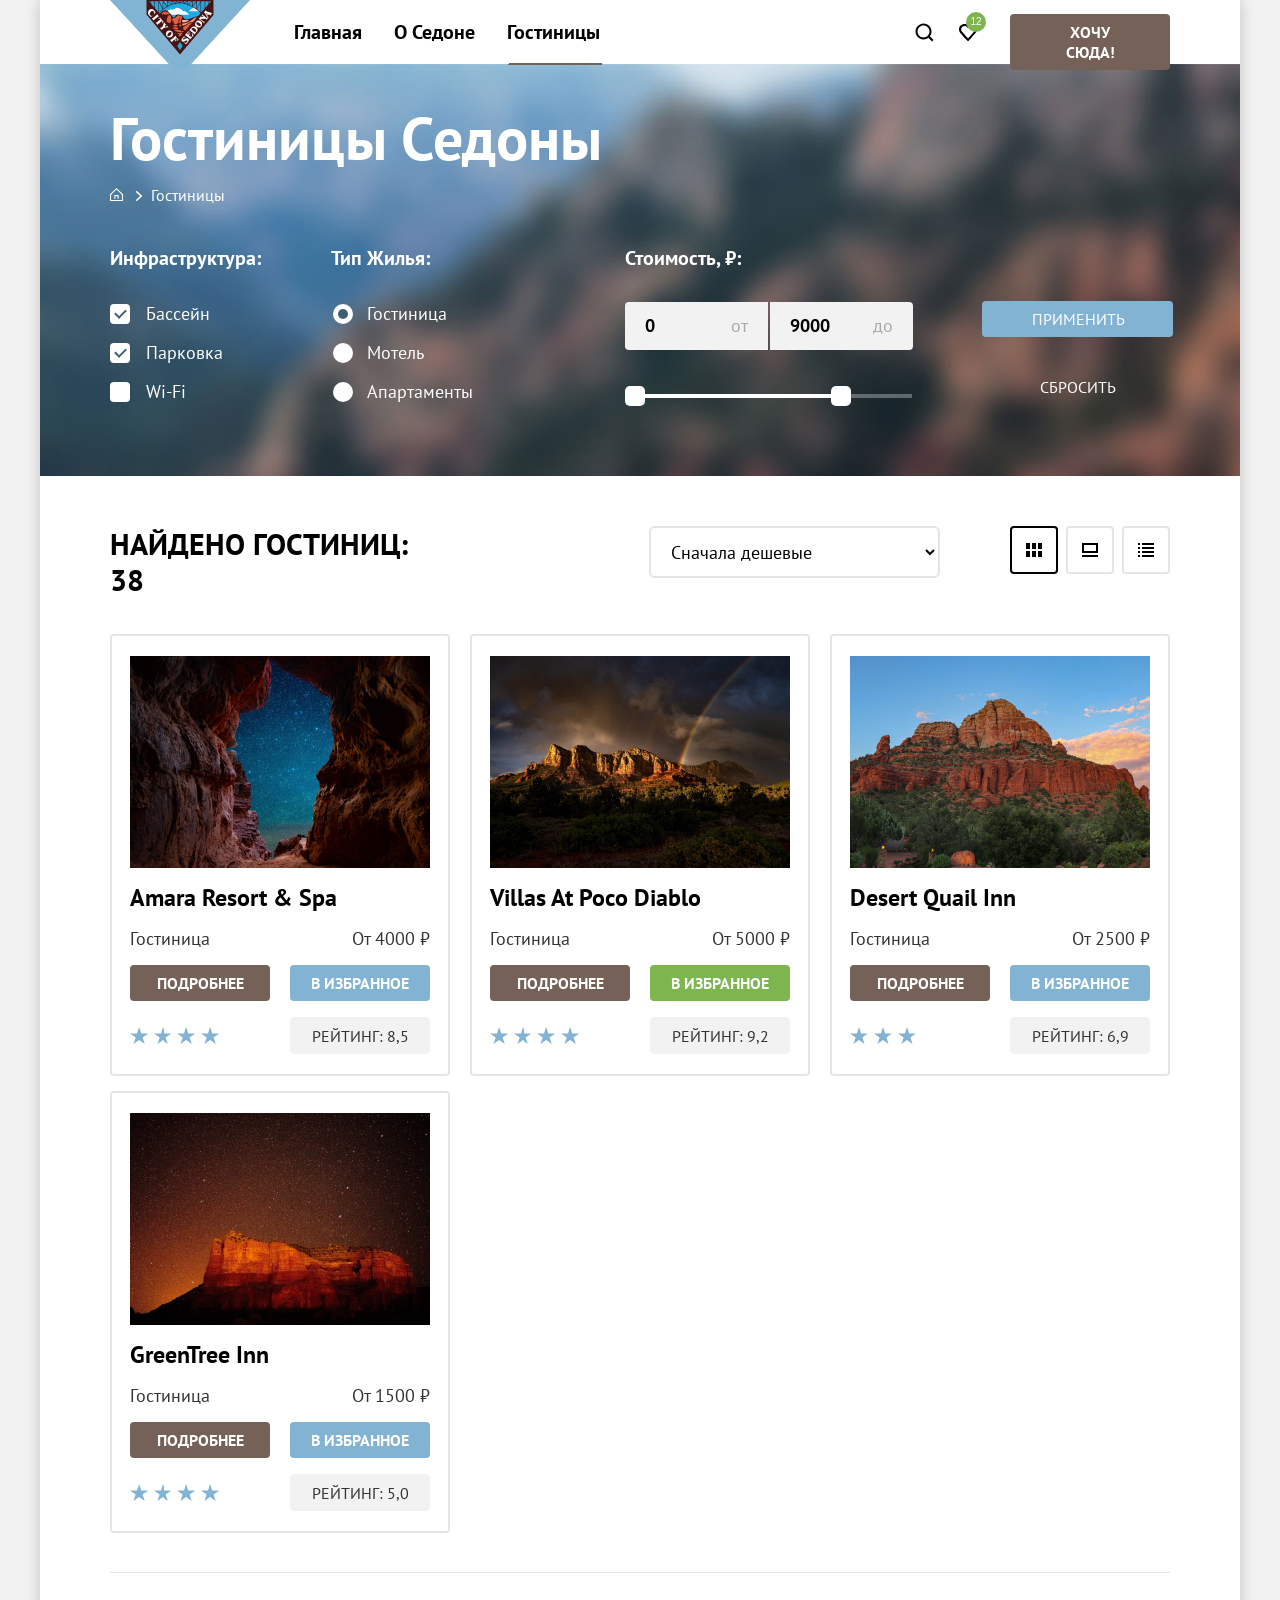
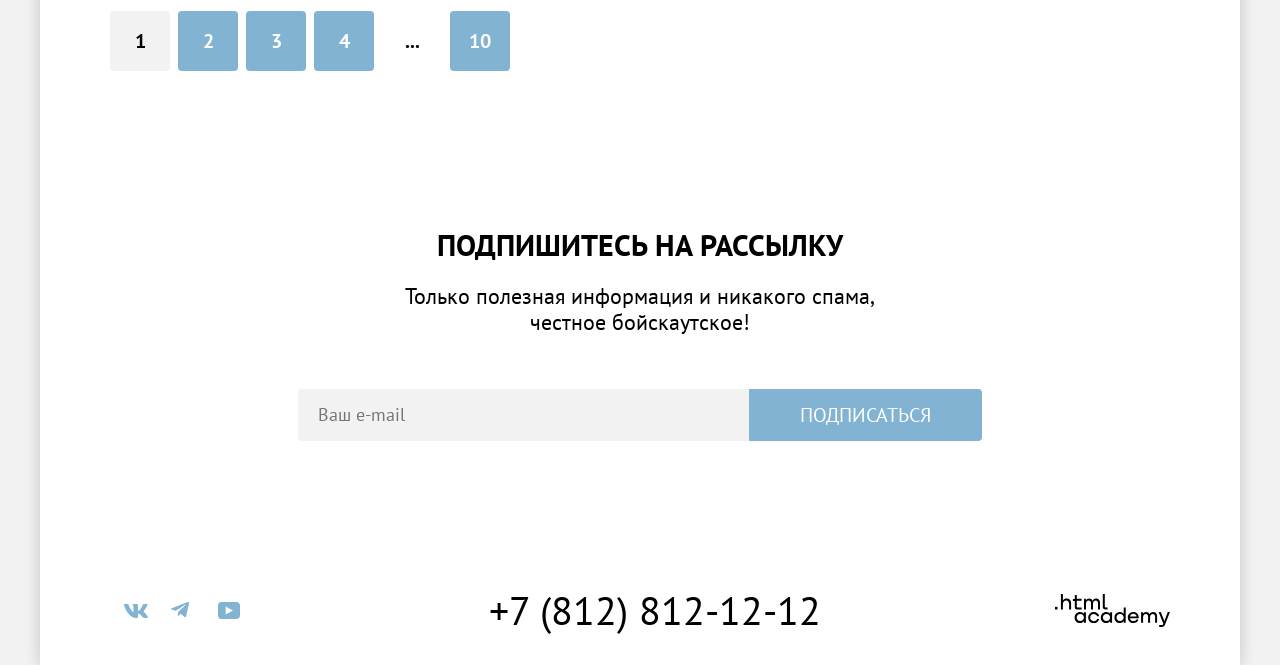
==== commit a5ebdf3d: "Добавляет исправления" ====
--- a/catalog.html
+++ b/catalog.html
@@ -145,17 +145,17 @@
             </select>
             <ul class="view-lists">
               <li class="view-item">
-                <a class="view-cards dark-border" href="#">
+                <a class="view-type view-cards view-type-active" href="#">
                   <span class="visually-hidden">Показать карточки</span>
                 </a>
               </li>
-              <li class="view-item light-border">
-                <a class="view-card" href="#">
+              <li class="view-item">
+                <a class="view-type view-card" href="#">
                   <span class="visually-hidden">Показать карточку</span>
                 </a>
               </li>
               <li class="view-item">
-                <a class="view-list" href="#">
+                <a class="view-type view-list" href="#">
                   <span class="visually-hidden">Показать список</span>
                 </a>
               </li>
@@ -176,7 +176,7 @@
                 </div>
                 <div class="buttons">
                   <a class="link-details" href="#">подробнее</a>
-                  <button class="button-favorites" type="submit">в избранное</button>
+                  <button class="button-favorites" type="button">в избранное</button>
                 </div>
                 <div class="rating">
                   <span class="rating-stars stars-four"></span>
@@ -196,7 +196,7 @@
                 </div>
                 <div class="buttons">
                   <a class="link-details" href="#">подробнее</a>
-                  <button class="button-favorites added-favorites" type="submit">в избранное</button>
+                  <button class="button-favorites added-favorites" type="button">в избранное</button>
                 </div>
                 <div class="rating">
                   <span class="rating-stars stars-four"></span>
@@ -216,7 +216,7 @@
                 </div>
                 <div class="buttons">
                   <a class="link-details" href="#">подробнее</a>
-                  <button class="button-favorites" type="submit">в избранное</button>
+                  <button class="button-favorites" type="button">в избранное</button>
                 </div>
                 <div class="rating">
                   <span class="rating-stars stars-three"></span>
@@ -236,7 +236,7 @@
                 </div>
                 <div class="buttons">
                   <a class="link-details" href="#">подробнее</a>
-                  <button class="button-favorites" type="submit">в избранное</button>
+                  <button class="button-favorites" type="button">в избранное</button>
                 </div>
                 <div class="rating">
                   <span class="rating-stars stars-four"></span>
@@ -272,7 +272,8 @@
           <h2 class="sub-title">Подпишитесь на рассылку</h2>
           <p class="sub-text">Только полезная информация и никакого спама, <br>честное бойскаутское!</p>
           <form class="sub-form" action="https://echo.htmlacademy.ru/" method="post">
-            <input class="input-email" type="email" name="email" placeholder="Ваш e-mail" required>
+            <label class="visually-hidden" for="email">Ваш e-mail</label>
+            <input class="input-email" type="email" name="email" id="email" placeholder="Ваш e-mail" required>
             <button class="button-sub" type="submit">Подписаться</button>
           </form>
         </section>
--- a/styles/styles.css
+++ b/styles/styles.css
@@ -61,6 +61,19 @@
   left: 70px;
 }
 
+.logo-sedona-link:hover {
+  opacity: 0.6;
+}
+
+.logo-sedona-link:focus {
+  outline: none;
+  opacity: 0.6;
+}
+
+.logo-sedona-link:active {
+  opacity: 0.3;
+}
+
 .nav {
   display: flex;
   justify-content: space-between;
@@ -86,6 +99,19 @@
   line-height: 24px;
   font-weight: 700;
   text-align: center;
+}
+
+.nav-link:hover {
+  color: #756157;
+}
+
+.nav-link:focus {
+  color: #756157;
+  outline: none;
+}
+
+.nav-link:active {
+  color: rgba(117, 97, 87, 0.3);
 }
 
 .activ-page-home {
@@ -151,6 +177,19 @@
   padding: 22px 12px;
 }
 
+.search:hover {
+  opacity: 0.6;
+}
+
+.search:focus {
+  outline: none;
+  opacity: 0.6;
+}
+
+.search:active {
+  opacity: 0.3;
+}
+
 .favorites {
   background: url("../images/icons/heart.svg");
   background-repeat: no-repeat;
@@ -159,7 +198,19 @@
   width: 20px;
   height: 20px;
   padding: 22px 12px;
-
+}
+
+.favorites:hover {
+  opacity: 0.6;
+}
+
+.favorites:focus {
+  outline: none;
+  opacity: 0.6;
+}
+
+.favorites:active {
+  opacity: 0.3;
 }
 
 .number-favorites {
@@ -196,7 +247,18 @@
   font-weight: 700;
   border: none;
   border-radius: 4px;
-
+}
+
+.button-wish:hover {
+  background-color: #615048;
+}
+
+.button-wish:focus {
+  background-color: #615048;
+}
+
+.button-wish:active {
+  color: rgba(255, 255, 255, 0.3);
 }
 
 .main {
@@ -337,7 +399,7 @@
   font-size: 30px;
   line-height: 36px;
   font-weight: 700;
- text-transform: uppercase;
+  text-transform: uppercase;
 }
 
 .invite-text {
@@ -352,7 +414,8 @@
 
 .adviсe-list {
   display: flex;
-  justify-content: space-between;
+  flex-wrap: wrap;
+  justify-content: flex-start;
   align-items: center;
   list-style: none;
   width: 1200px;
@@ -383,7 +446,7 @@
 }
 
 .adviсe-item:nth-child(2n-1) {
-  background-color: #83B3D31F;
+  background-color: rgba(131, 179, 211, 0.122);
 }
 
 .adviсe-title {
@@ -392,7 +455,7 @@
   text-align: center;
   padding: 102px 0 30px 0;
   width: 230px;
-  font-family: PT Sans, sans-serif;
+  font-family: "PT Sans", sans-serif;
   font-size: 24px;
   line-height: 28px;
   font-weight: 700;
@@ -401,7 +464,7 @@
 .adviсe-text {
   text-align: center;
   width: 230px;
-  font-family: PT Sans, sans-serif;
+  font-family: "PT Sans", sans-serif;
   font-size: 18px;
   line-height: 21px;
   font-weight: 400;
@@ -418,7 +481,7 @@
   padding-bottom: 20px;
   width: 592px;
   margin: 0 auto;
-  font-family: PT Sans, sans-serif;
+  font-family: "PT Sans", sans-serif;
   font-size: 30px;
   line-height: 36px;
   font-weight: 700;
@@ -455,6 +518,22 @@
   margin: 0 auto;
 }
 
+.sub-hotel-search:hover {
+  background-color: #615048;
+}
+
+.sub-hotel-search:focus {
+  background-color: #615048;
+}
+
+.sub-hotel-search:active {
+  color: rgba(255, 255, 255, 0.3);
+}
+
+.sub-hotel-search:disabled {
+  background-color: #e5e5e5;
+}
+
 .sub-index {
   background-color: #334d57;
   background-image: url("../images/subscribe-background.jpg");
@@ -511,6 +590,15 @@
   font-weight: 400;
 }
 
+.input-email-index:hover {
+  background-color: #e5e5e5;
+}
+
+.input-email-index:focus {
+  background-color: #e5e5e5;
+  outline: 2px solid #83b3d3;
+}
+
 .input-email {
   background-color: #f2f2f2;
   border: none;
@@ -521,6 +609,15 @@
   font-size: 18px;
   line-height: 24px;
   font-weight: 400;
+}
+
+.input-email:hover {
+  background-color: #e5e5e5;
+}
+
+.input-email:focus {
+  background-color: #e5e5e5;
+  outline: 2px solid #83b3d3;
 }
 
 .button-sub {
@@ -539,6 +636,22 @@
   width: 240px;
 }
 
+.button-sub:hover {
+  background-color: #68a2ca;
+}
+
+.button-sub:focus {
+  background-color: #68a2ca;
+}
+
+.button-sub:active {
+  color: rgba(255, 255, 255, 0.3);
+}
+
+.button-sub:disabled {
+  background-color: #e5e5e5;
+}
+
 .page-footer {
   display: flex;
   width: 1060px;
@@ -591,7 +704,7 @@
   color: rgba(104, 163, 202, 0.3);
 }
 
-.number .number:hover {
+.number:hover {
   color: #756157;
 }
 
@@ -634,12 +747,13 @@
   font-size: 40px;
   line-height: 40px;
   font-weight: 400;
-  padding: 5px 195px;
-  min-width: 331px;
+  padding: 5px 186px;
+  min-width: 348px;
 }
 
 .creator {
   width: 115px;
+  padding-top: 9px;
 }
 
 .logo-academy {
@@ -651,14 +765,14 @@
   background: url("../images/filter-backgroud.jpg");
   background-color: #334d57;
   background-repeat: no-repeat;
-  font-family: PT Sans, sans-serif;
+  font-family: "PT Sans", sans-serif;
 }
 
 .inner-header {
   color: #ffffff;
-  font-family: PT Sans, sans-serif;
+  font-family: "PT Sans", sans-serif;
   width: 1060px;
-  padding: 35px 70px 40px 70px;
+  padding: 35px 70px 43px 70px;
 
 }
 
@@ -668,11 +782,12 @@
   font-size: 60px;
   line-height: 78px;
   font-weight: 700;
-  padding-bottom: 8px;
+  padding-bottom: 5px;
 }
 
 .breadcrumbs {
   display: flex;
+  align-items: center;
   flex-wrap: wrap;
   list-style: none;
   font-size: 16px;
@@ -681,13 +796,27 @@
   padding: 0;
   margin: 0;
   height: 21px;
-  gap: 24px;
-}
-
+}
 
 .breadcrumbs-item:not(:first-child) {
-  list-style-image: url("../images/icons/breadcrumbs-marker.svg");
-  padding-left: 3px;
+  position: relative;
+  padding-left: 16px;
+  margin-left: 12px;
+  padding-top: 3px;
+}
+
+.breadcrumbs-item:not(:first-child)::before {
+  content: "";
+  background: url("../images/icons/breadcrumbs-marker.svg") no-repeat 0 0;
+  width: 8px;
+  height: 16px;
+  position: absolute;
+  top: 4px;
+  left: 0;
+}
+
+.breadcrumbs-item::marker {
+  line-height: 1;
 }
 
 .breadcrumbs-home {
@@ -697,9 +826,8 @@
   background-repeat: no-repeat;
   background-position: 0 0;
   background-size: cover;
-  width: 12px;
+  width: 13px;
   height: 13px;
-  padding: 7px;
 }
 
 .breadcrumbs-link:hover {
@@ -708,6 +836,7 @@
 
 .breadcrumbs-link:focus {
   outline: none;
+  opacity: 0.6;
 }
 
 .breadcrumbs-link:active {
@@ -889,13 +1018,17 @@
   position: relative;
 }
 
+.control:focus + .control-label::before {
+  outline: 3px solid #83b3d3;
+}
+
 .range-input:hover {
   background-color: #e5e5e5;
 }
 
 .range-input:focus {
   background-color: #e5e5e5;
-  border: 2px solid #82b3d3;
+  outline: 3px solid #82b3d3;
 }
 
 .range-label {
@@ -913,6 +1046,10 @@
   -webkit-appearance: none;
   margin: 0;
 }
+
+/* range-input[type="number"] {
+  -moz-appearance: textfield;
+} */
 
 .range-box {
   padding-top: 44px;
@@ -939,6 +1076,18 @@
   border: none;
   border-radius: 5px;
   cursor: pointer;
+}
+
+.range-toggle:hover {
+  background-color: #e5e5e5;
+}
+
+.range-toggle:focus {
+  outline: 3px solid #83b3d3;
+}
+
+.range-toggle:active {
+  outline: 3px solid #83b3d3;
 }
 
 .toggle-min {
@@ -983,6 +1132,7 @@
 
 .button-look:focus {
   background-color: #68a2ca;
+  outline: none;
 }
 
 .button-look:active {
@@ -1015,7 +1165,7 @@
 }
 
 .button-reset:focus {
-  border: 3px solid #82b3d3;
+  outline: 3px solid #82b3d3;
 }
 
 .button-reset:active {
@@ -1038,7 +1188,7 @@
   justify-content: center;
   align-items: center;
   margin: 0;
-  font-family: PT Sans, sans-serif;
+  font-family: "PT Sans", sans-serif;
   font-size: 30px;
   line-height: 36px;
   font-weight: 700;
@@ -1051,12 +1201,13 @@
   padding: 12px 0 12px 16px;
   width: 292px;
   height: 52px;
-  font-family: PT Sans, sans-serif;
+  font-family: "PT Sans", sans-serif;
   font-size: 18px;
   line-height: 21px;
   font-weight: 400;
   border-radius: 6px;
-  border-color: #e5e5e5;
+  border: 2px solid #e5e5e5;
+  background-color: #ffffff;
 }
 
 .sorting-control:hover {
@@ -1065,6 +1216,7 @@
 
 .sorting-control:focus {
   border: 2px solid #68a2ca;
+  outline: none;
 }
 
 .sorting-control:disabled {
@@ -1086,50 +1238,47 @@
 .view-item {
   width: 46px;
   height: 46px;
+  border-radius: 4px;
+}
+
+.view-type {
+  display: block;
+  background-repeat: no-repeat;
+  background-position: center;
+  width: 12px;
+  height: 10px;
+  padding: 17px 16px;
   border: 2px solid #e5e5e5;
   border-radius: 4px;
 }
 
-.view-item:hover {
-  border: 2px solid #000000;
-}
-
-.view-item:focus {
-  border: 2px solid #68a2ca;
-}
-
-.view-item:active {
-  border: 2px solid #000000;
+.view-type-active {
+  border-color: #000000;
 }
 
 .view-cards {
   background-image: url("../images/icons/cards.svg");
-  display: block;
-  background-repeat: no-repeat;
-  background-position: center;
-  width: 16px;
-  height: 14px;
-  padding: 17px 16px;
 }
 
 .view-card {
   background-image: url("../images/icons/card.svg");
-  display: block;
-  background-repeat: no-repeat;
-  background-position: center;
-  width: 16px;
-  height: 14px;
-  padding: 17px 16px;
 }
 
 .view-list {
   background-image: url("../images/icons/list.svg");
-  display: block;
-  background-repeat: no-repeat;
-  background-position: center;
-  width: 16px;
-  height: 14px;
-  padding: 17px 16px;
+}
+
+.view-type:hover {
+  border-color: #000000;
+}
+
+.view-type:focus {
+  border-color: #68a2ca;
+  outline: none;
+}
+
+.view-type:active {
+  border-color: #000000;
 }
 
 .card-list {
@@ -1138,7 +1287,7 @@
   margin: 0;
   padding: 0;
   list-style: none;
-  gap: 20px;
+  gap: 15px 20px;
 }
 
 .cards-hotels {
@@ -1156,6 +1305,19 @@
 
 .card-link {
   text-decoration: none;
+}
+
+.card-link:hover {
+  opacity: 0.6;
+}
+
+.card-link:focus {
+  opacity: 0.6;
+  outline: none;
+}
+
+.card-link:active {
+  opacity: 0.3;
 }
 
 .card-img {
@@ -1345,7 +1507,7 @@
   list-style: none;
   padding: 0;
   margin: 0;
-  padding-top: 36px;
+  padding-top: 38px;
   padding-bottom: 60px;
   position: relative;
 }
@@ -1487,7 +1649,7 @@
 
 .data-input:focus {
   background-color: #e5e5e5;
-  border: 2px solid #83b3d3;
+  outline: 3px solid #83b3d3;
 }
 
 .modal-mess {
@@ -1544,7 +1706,6 @@
 .button-sign:focus {
   color: #000000;
   border: 2px solid #82b3d3;
-
 }
 
 .number-input {
@@ -1556,8 +1717,18 @@
   line-height: 24px;
   background-color: #f2f2f2;
   border: none;
-  padding: 0;
+  padding: 10px;
   box-sizing: border-box;
+}
+
+input[type="number"]::-webkit-outer-spin-button,
+input[type="number"]::-webkit-inner-spin-button {
+  -webkit-appearance: none;
+  margin: 0;
+}
+
+input[type=number] {
+  -moz-appearance: textfield;
 }
 
 .number-input::placeholder {
@@ -1629,11 +1800,11 @@
   left: 115px;
 }
 
-.popover:hover .popover-content {
-  display: block;
-}
-
-.popover:focus-within .popover-content {
+.popover:hover.popover-content {
+  display: block;
+}
+
+.popover:focus-within.popover-content {
   display: block;
 }
 
@@ -1654,6 +1825,14 @@
   border: none;
 }
 
+.search-modal:hover {
+  background-color: #68a2ca;
+}
+
+.search-modal:focus {
+  background-color: #68a2ca;
+}
+
 .search-modal:active {
   color: rgba(255, 255, 255, 0.3)
 }
@@ -1698,7 +1877,7 @@
 
 .close-modal:focus {
   background-color: #e5e5e5;
-  border: 2px solid #83b3d3;
+  outline: 3px solid #83b3d3;
   box-sizing: border-box;
 }
 
